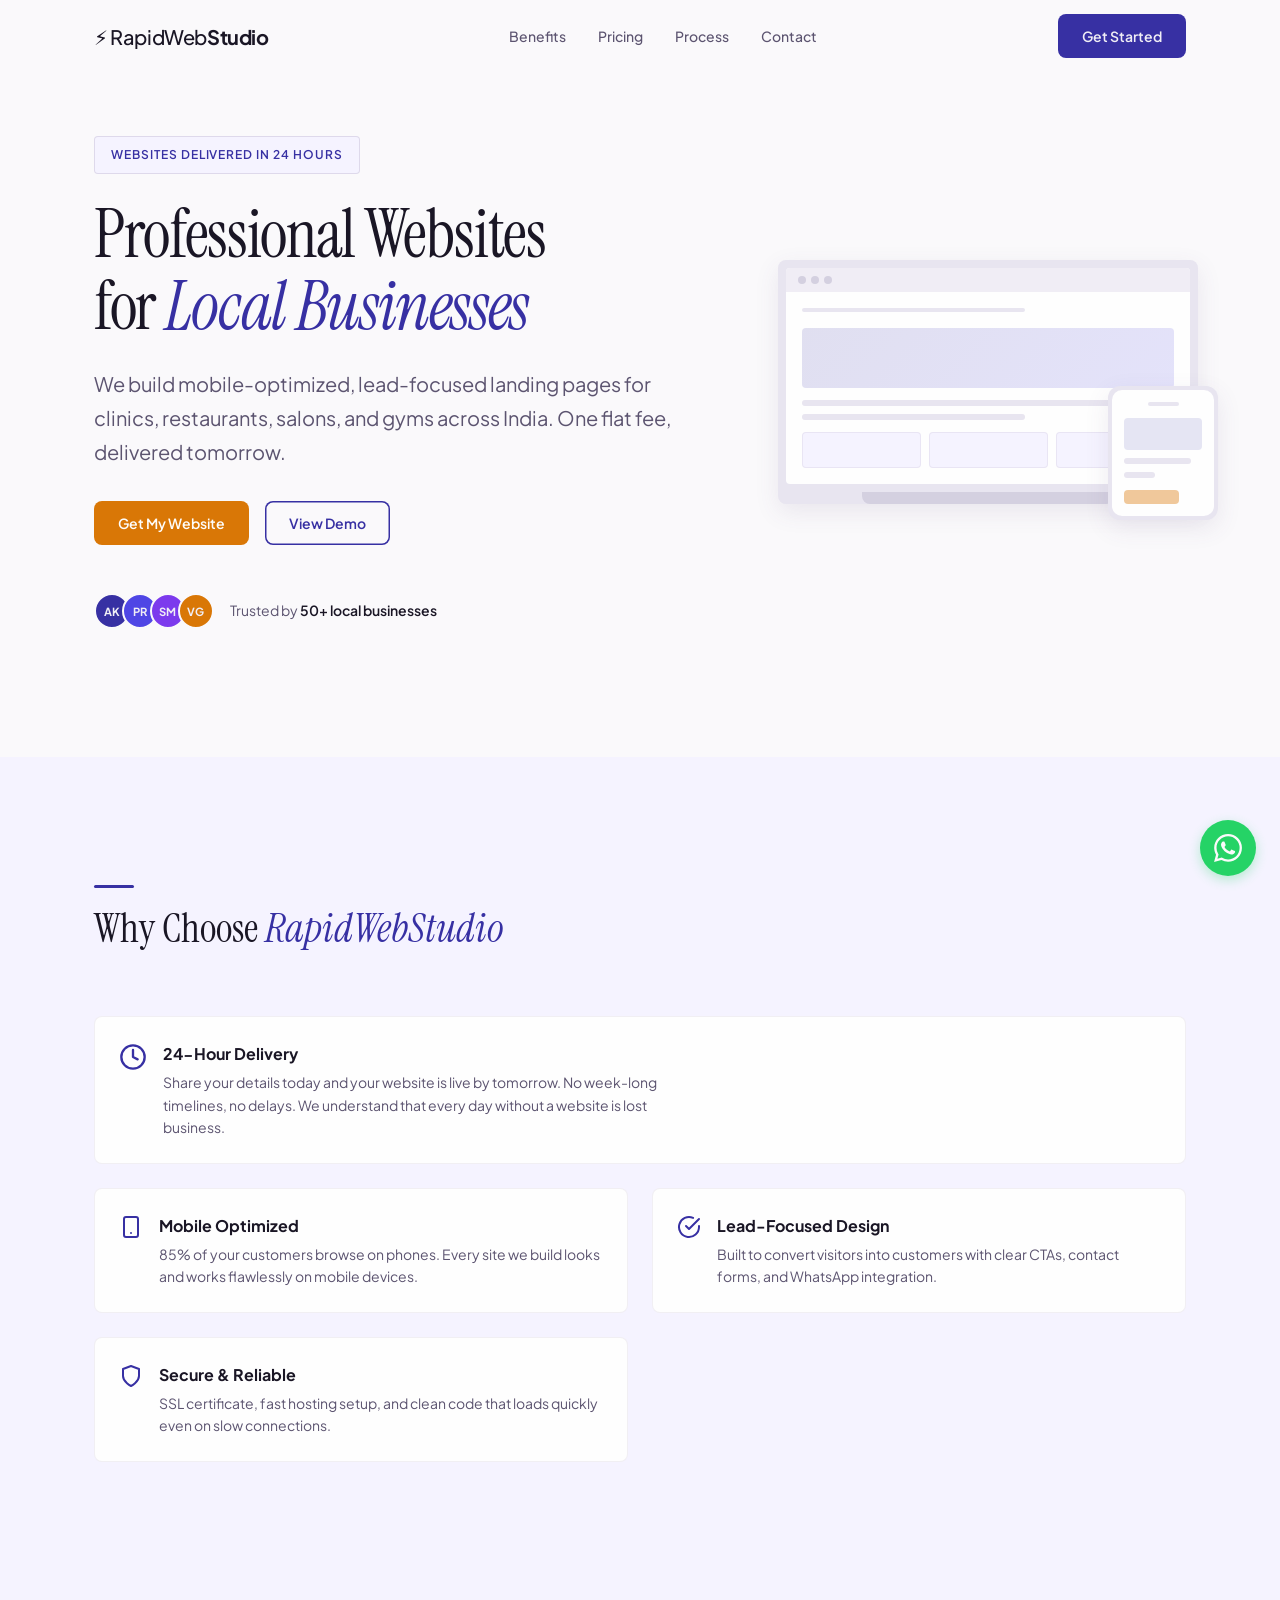
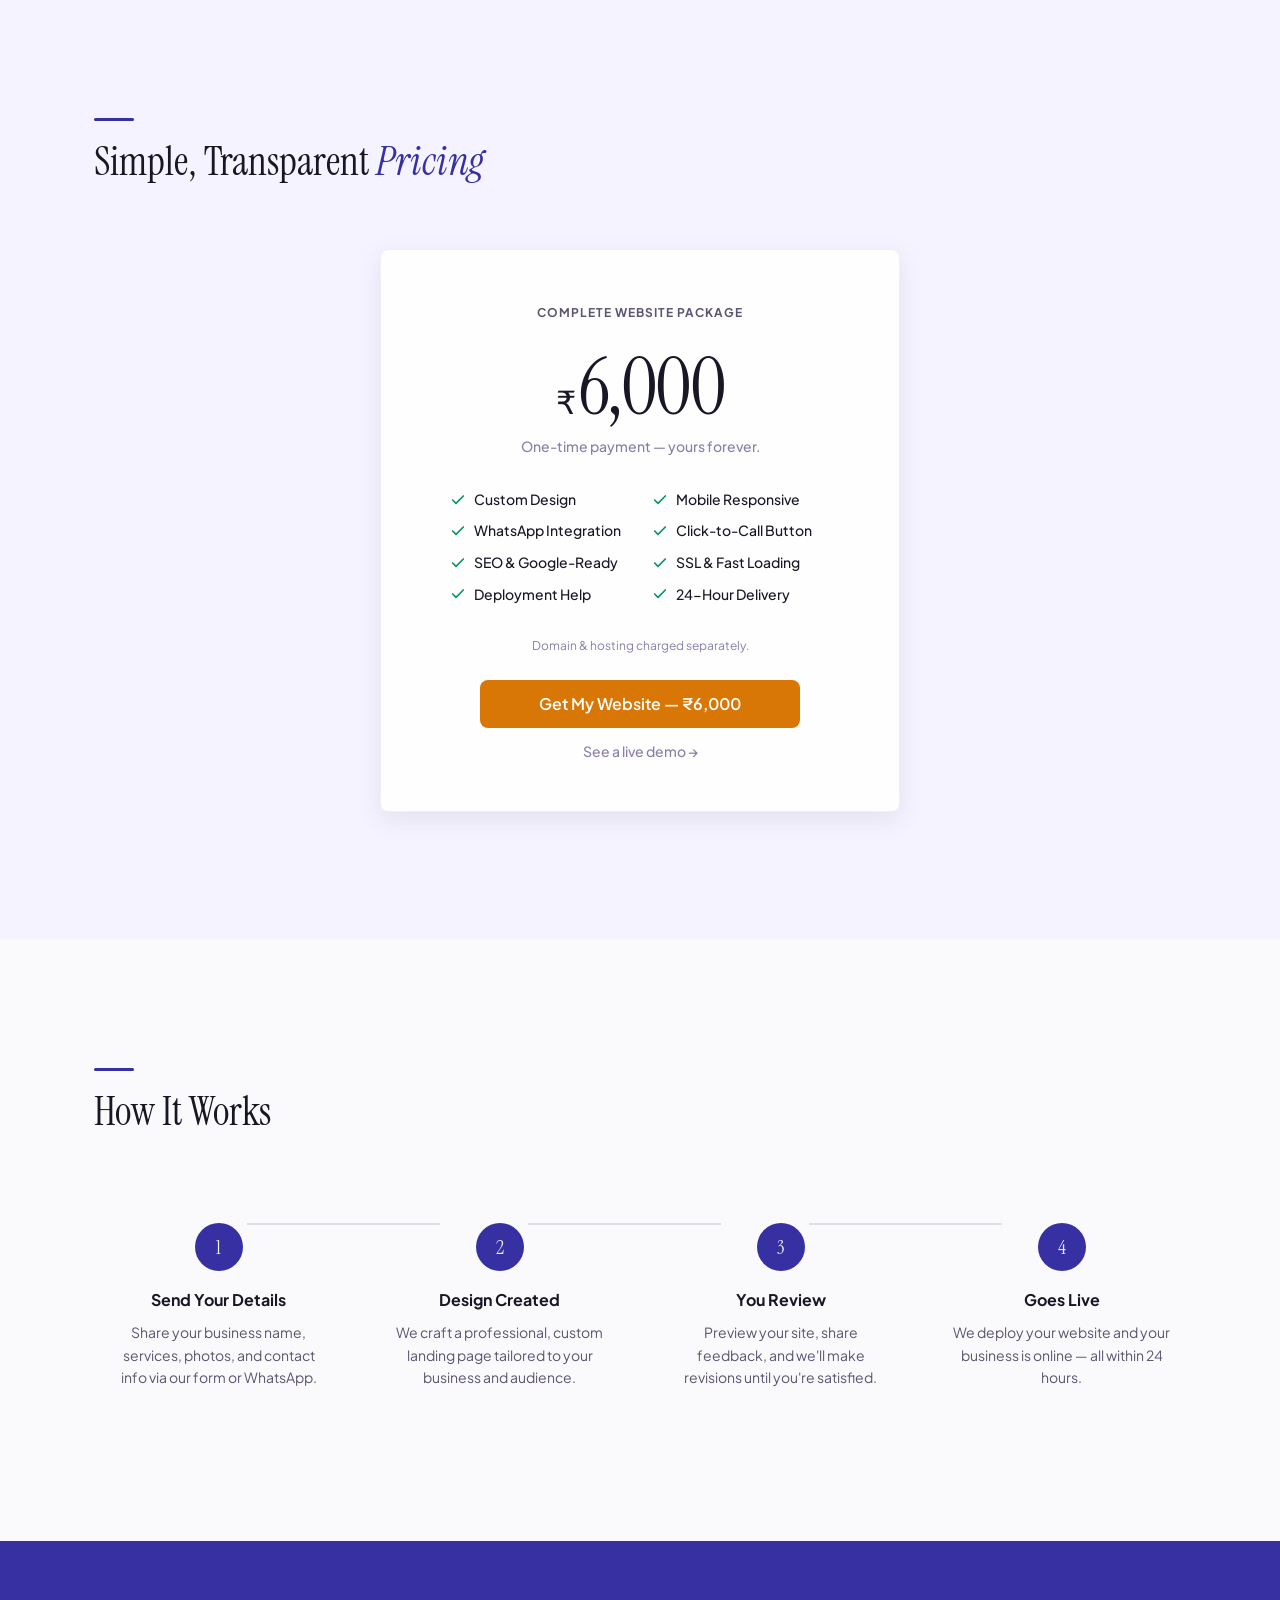
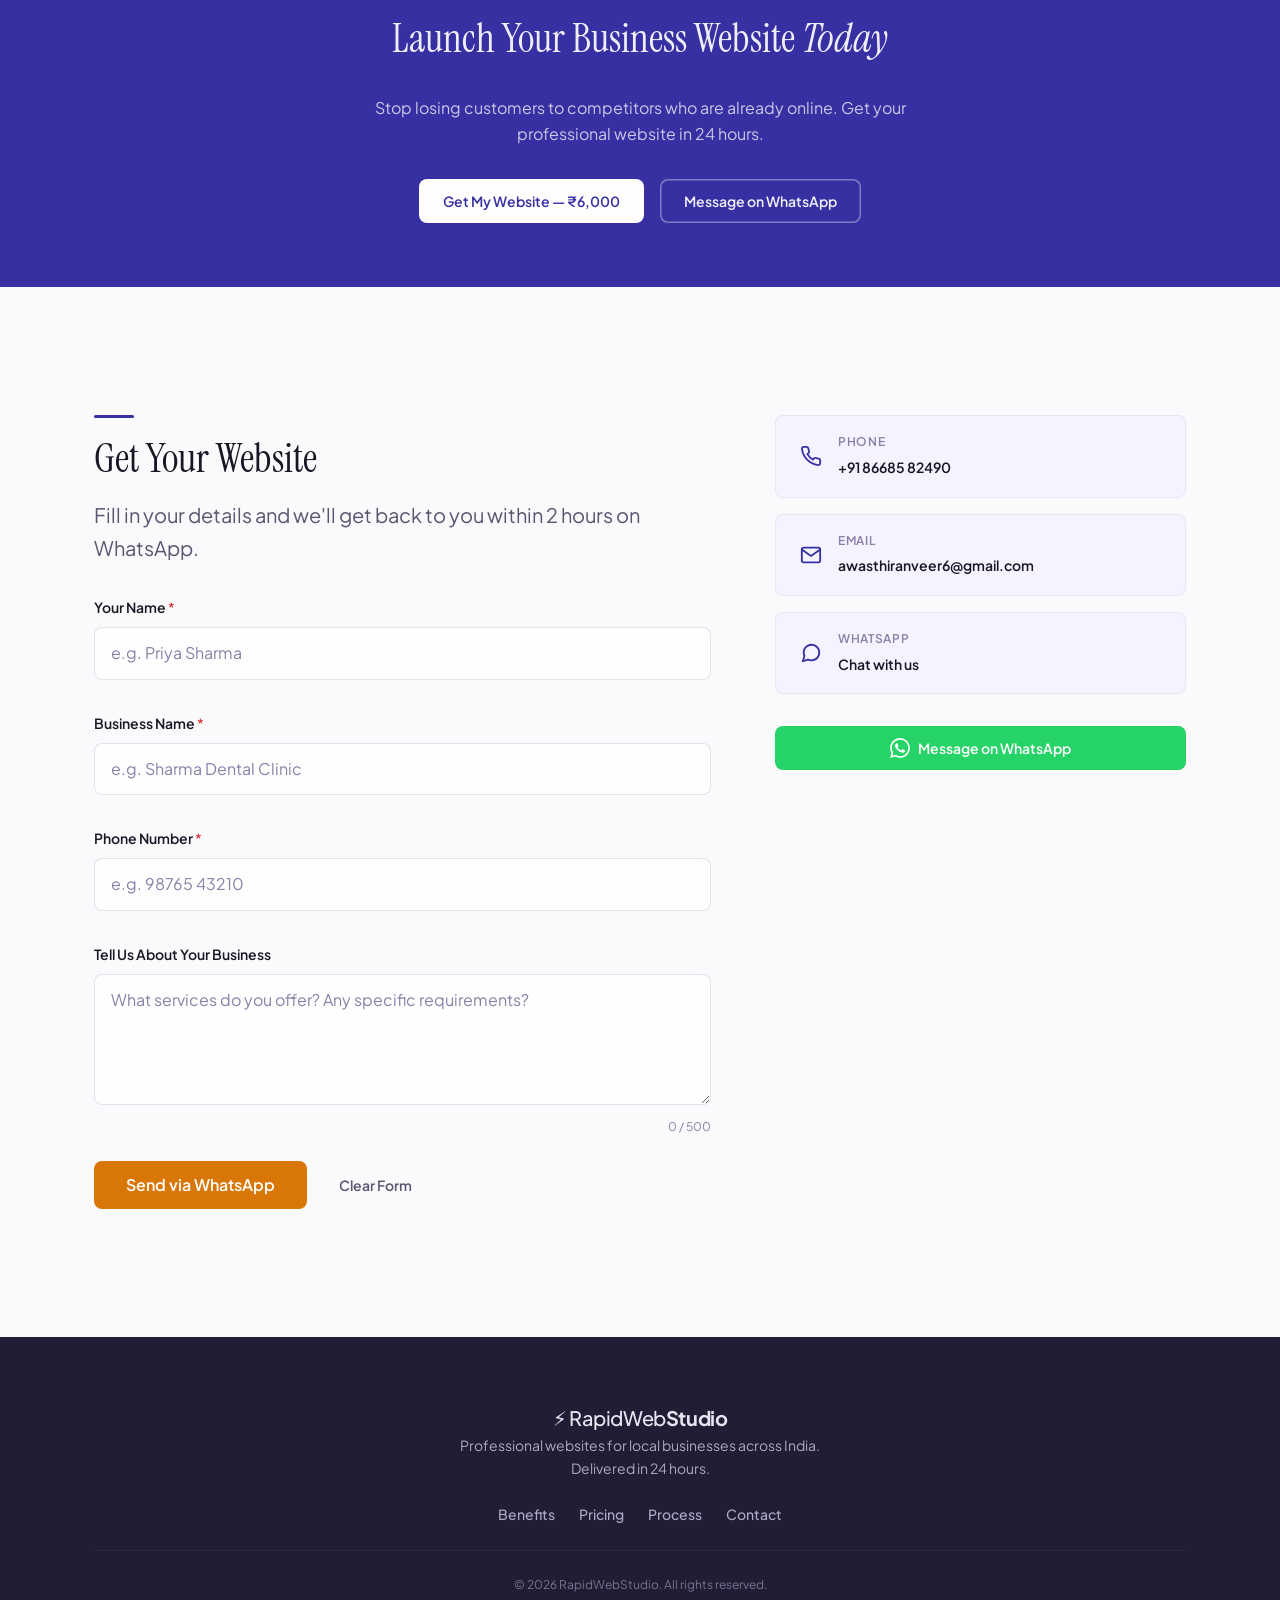
==== index.html @ 12da1e48 "fix: remove benefit card blocks on mobile, center pricing features" ====
﻿<!DOCTYPE html>
<html lang="en">
<head>
    <meta charset="UTF-8">
    <meta name="viewport" content="width=device-width, initial-scale=1.0">
    <title>RapidWebStudio — Professional Websites for Local Businesses</title>
    <meta name="description" content="Get a professional, mobile-optimized website for your local business in just 24 hours. One-time Rs.6,000 payment. No subscriptions, no hidden fees.">
    <link rel="canonical" href="https://rapidwebstudio.directdealkart.store">
    <link rel="preconnect" href="https://fonts.googleapis.com">
    <link rel="preconnect" href="https://fonts.gstatic.com" crossorigin>
    <link href="https://fonts.googleapis.com/css2?family=Instrument+Serif:ital@0;1&family=Plus+Jakarta+Sans:wght@400;500;600;700&display=swap" rel="stylesheet">
    <link rel="stylesheet" href="style.css?v=12">
    <meta property="og:title" content="RapidWebStudio — Professional Websites for Local Businesses">
    <meta property="og:description" content="Get a professional, mobile-optimized website for your local business in just 24 hours. One-time ₹6,000 payment.">
    <meta property="og:type" content="website">
</head>
<body>

    <!-- ========== NAVBAR ========== -->
    <header class="navbar" id="navbar">
        <div class="container navbar__inner">
            <a href="#" class="navbar__logo" aria-label="RapidWebStudio home">&#9889; RapidWeb<strong>Studio</strong></a>
            <nav class="navbar__nav" id="navMenu" aria-label="Main navigation">
                <ul class="navbar__list">
                    <li><a href="#benefits" class="navbar__link">Benefits</a></li>
                    <li><a href="#pricing" class="navbar__link">Pricing</a></li>
                    <li><a href="#process" class="navbar__link">Process</a></li>
                    <li><a href="#contact" class="navbar__link">Contact</a></li>
                </ul>
            </nav>
            <a href="#contact" class="btn btn--primary navbar__cta">Get Started</a>
            <button class="navbar__hamburger" id="hamburgerBtn" aria-label="Toggle menu" aria-expanded="false">
                <span></span>
                <span></span>
                <span></span>
            </button>
        </div>
    </header>

    <main>

        <!-- ========== HERO ========== -->
        <section class="hero" id="hero">
            <div class="container hero__inner">
                <div class="hero__content">
                    <span class="hero__badge">Websites Delivered in 24 Hours</span>
                    <h1 class="hero__title">Professional Websites<br class="desktop-br"> for <em>Local Businesses</em></h1>
                    <p class="hero__text">We build mobile-optimized, lead-focused landing pages for clinics, restaurants, salons, and gyms across India. One flat fee, delivered tomorrow.</p>
                    <div class="hero__actions">
                        <a href="#contact" class="btn btn--accent">Get My Website</a>
                        <a href="demos/premium/" class="btn btn--outline" target="_blank" rel="noopener">View Demo</a>
                    </div>
                    <div class="hero__trust">
                        <div class="hero__avatars">
                            <span class="hero__avatar">AK</span>
                            <span class="hero__avatar">PR</span>
                            <span class="hero__avatar">SM</span>
                            <span class="hero__avatar">VG</span>
                        </div>
                        <span class="hero__trust-text">Trusted by <strong>50+ local businesses</strong></span>
                    </div>
                </div>
                <div class="hero__visual" aria-hidden="true">
                    <div class="mockup">
                        <div class="mockup__laptop">
                            <div class="mockup__screen">
                                <div class="mockup__bar">
                                    <span></span><span></span><span></span>
                                </div>
                                <div class="mockup__content">
                                    <div class="mockup__nav-line"></div>
                                    <div class="mockup__hero-block"></div>
                                    <div class="mockup__text-line mockup__text-line--wide"></div>
                                    <div class="mockup__text-line mockup__text-line--medium"></div>
                                    <div class="mockup__cards">
                                        <div class="mockup__card"></div>
                                        <div class="mockup__card"></div>
                                        <div class="mockup__card"></div>
                                    </div>
                                </div>
                            </div>
                            <div class="mockup__base"></div>
                        </div>
                        <div class="mockup__phone">
                            <div class="mockup__phone-screen">
                                <div class="mockup__phone-header"></div>
                                <div class="mockup__phone-block"></div>
                                <div class="mockup__text-line mockup__text-line--wide"></div>
                                <div class="mockup__text-line mockup__text-line--short"></div>
                                <div class="mockup__phone-btn"></div>
                            </div>
                        </div>
                    </div>
                </div>
            </div>
        </section>

        <!-- ========== BENEFITS ========== -->
        <section class="benefits section section--alt" id="benefits">
            <div class="container">
                <div class="section__header">
                    <span class="section__accent-line"></span>
                    <h2 class="section__title">Why Choose <em>RapidWebStudio</em></h2>
                </div>
                <div class="benefits__grid">
                    <div class="benefits__item benefits__item--featured reveal" style="--i:0">
                        <div class="benefits__icon">
                            <svg width="28" height="28" viewBox="0 0 24 24" fill="none" stroke="currentColor" stroke-width="2" stroke-linecap="round" stroke-linejoin="round"><circle cx="12" cy="12" r="10"/><polyline points="12 6 12 12 16 14"/></svg>
                        </div>
                        <div>
                            <h3 class="benefits__heading">24-Hour Delivery</h3>
                            <p class="benefits__desc">Share your details today and your website is live by tomorrow. No week-long timelines, no delays. We understand that every day without a website is lost business.</p>
                        </div>
                    </div>
                    <div class="benefits__item reveal" style="--i:1">
                        <div class="benefits__icon">
                            <svg width="24" height="24" viewBox="0 0 24 24" fill="none" stroke="currentColor" stroke-width="2" stroke-linecap="round" stroke-linejoin="round"><rect x="5" y="2" width="14" height="20" rx="2" ry="2"/><line x1="12" y1="18" x2="12" y2="18"/></svg>
                        </div>
                        <div>
                            <h3 class="benefits__heading">Mobile Optimized</h3>
                            <p class="benefits__desc">85% of your customers browse on phones. Every site we build looks and works flawlessly on mobile devices.</p>
                        </div>
                    </div>
                    <div class="benefits__item reveal" style="--i:2">
                        <div class="benefits__icon">
                            <svg width="24" height="24" viewBox="0 0 24 24" fill="none" stroke="currentColor" stroke-width="2" stroke-linecap="round" stroke-linejoin="round"><path d="M22 11.08V12a10 10 0 1 1-5.93-9.14"/><polyline points="22 4 12 14.01 9 11.01"/></svg>
                        </div>
                        <div>
                            <h3 class="benefits__heading">Lead-Focused Design</h3>
                            <p class="benefits__desc">Built to convert visitors into customers with clear CTAs, contact forms, and WhatsApp integration.</p>
                        </div>
                    </div>
                    <div class="benefits__item reveal" style="--i:3">
                        <div class="benefits__icon">
                            <svg width="24" height="24" viewBox="0 0 24 24" fill="none" stroke="currentColor" stroke-width="2" stroke-linecap="round" stroke-linejoin="round"><path d="M12 22s8-4 8-10V5l-8-3-8 3v7c0 6 8 10 8 10z"/></svg>
                        </div>
                        <div>
                            <h3 class="benefits__heading">Secure &amp; Reliable</h3>
                            <p class="benefits__desc">SSL certificate, fast hosting setup, and clean code that loads quickly even on slow connections.</p>
                        </div>
                    </div>
                </div>
            </div>
        </section>

        <!-- ========== PRICING ========== -->
        <section class="pricing section section--alt" id="pricing">
            <div class="container">
                <div class="section__header">
                    <span class="section__accent-line"></span>
                    <h2 class="section__title">Simple, Transparent <em>Pricing</em></h2>
                </div>

                <div class="pricing__card reveal" style="--i:0">
                    <span class="pricing__badge">Complete Website Package</span>
                    <div class="pricing__price-row">
                        <span class="pricing__currency">&#8377;</span><span class="pricing__amount">6,000</span>
                    </div>
                    <p class="pricing__tag">One-time payment &mdash; yours forever.</p>

                    <ul class="pricing__features" role="list">
                        <li class="pricing__feature">
                            <svg width="16" height="16" viewBox="0 0 24 24" fill="none" stroke="var(--clr-success)" stroke-width="2.5" stroke-linecap="round" stroke-linejoin="round" aria-hidden="true"><polyline points="20 6 9 17 4 12"/></svg>
                            Custom Design
                        </li>
                        <li class="pricing__feature">
                            <svg width="16" height="16" viewBox="0 0 24 24" fill="none" stroke="var(--clr-success)" stroke-width="2.5" stroke-linecap="round" stroke-linejoin="round" aria-hidden="true"><polyline points="20 6 9 17 4 12"/></svg>
                            Mobile Responsive
                        </li>
                        <li class="pricing__feature">
                            <svg width="16" height="16" viewBox="0 0 24 24" fill="none" stroke="var(--clr-success)" stroke-width="2.5" stroke-linecap="round" stroke-linejoin="round" aria-hidden="true"><polyline points="20 6 9 17 4 12"/></svg>
                            WhatsApp Integration
                        </li>
                        <li class="pricing__feature">
                            <svg width="16" height="16" viewBox="0 0 24 24" fill="none" stroke="var(--clr-success)" stroke-width="2.5" stroke-linecap="round" stroke-linejoin="round" aria-hidden="true"><polyline points="20 6 9 17 4 12"/></svg>
                            Click-to-Call Button
                        </li>
                        <li class="pricing__feature">
                            <svg width="16" height="16" viewBox="0 0 24 24" fill="none" stroke="var(--clr-success)" stroke-width="2.5" stroke-linecap="round" stroke-linejoin="round" aria-hidden="true"><polyline points="20 6 9 17 4 12"/></svg>
                            SEO &amp; Google-Ready
                        </li>
                        <li class="pricing__feature">
                            <svg width="16" height="16" viewBox="0 0 24 24" fill="none" stroke="var(--clr-success)" stroke-width="2.5" stroke-linecap="round" stroke-linejoin="round" aria-hidden="true"><polyline points="20 6 9 17 4 12"/></svg>
                            SSL &amp; Fast Loading
                        </li>
                        <li class="pricing__feature">
                            <svg width="16" height="16" viewBox="0 0 24 24" fill="none" stroke="var(--clr-success)" stroke-width="2.5" stroke-linecap="round" stroke-linejoin="round" aria-hidden="true"><polyline points="20 6 9 17 4 12"/></svg>
                            Deployment Help
                        </li>
                        <li class="pricing__feature">
                            <svg width="16" height="16" viewBox="0 0 24 24" fill="none" stroke="var(--clr-success)" stroke-width="2.5" stroke-linecap="round" stroke-linejoin="round" aria-hidden="true"><polyline points="20 6 9 17 4 12"/></svg>
                            24-Hour Delivery
                        </li>
                    </ul>

                    <p class="pricing__note">Domain &amp; hosting charged separately.</p>

                    <div class="pricing__action">
                        <a href="#contact" class="btn btn--accent btn--lg pricing__cta">Get My Website &mdash; &#8377;6,000</a>
                        <a href="demos/premium/" class="pricing__demo" target="_blank" rel="noopener">See a live demo &rarr;</a>
                    </div>
                </div>
            </div>
        </section>

        <!-- ========== HOW IT WORKS ========== -->
        <section class="process section" id="process">
            <div class="container">
                <div class="section__header">
                    <span class="section__accent-line"></span>
                    <h2 class="section__title">How It Works</h2>
                </div>
                <div class="process__timeline">
                    <div class="process__step reveal" style="--i:0">
                        <div class="process__number">1</div>
                        <div class="process__connector" aria-hidden="true"></div>
                        <h3 class="process__label">Send Your Details</h3>
                        <p class="process__desc">Share your business name, services, photos, and contact info via our form or WhatsApp.</p>
                    </div>
                    <div class="process__step reveal" style="--i:1">
                        <div class="process__number">2</div>
                        <div class="process__connector" aria-hidden="true"></div>
                        <h3 class="process__label">Design Created</h3>
                        <p class="process__desc">We craft a professional, custom landing page tailored to your business and audience.</p>
                    </div>
                    <div class="process__step reveal" style="--i:2">
                        <div class="process__number">3</div>
                        <div class="process__connector" aria-hidden="true"></div>
                        <h3 class="process__label">You Review</h3>
                        <p class="process__desc">Preview your site, share feedback, and we'll make revisions until you're satisfied.</p>
                    </div>
                    <div class="process__step reveal" style="--i:3">
                        <div class="process__number">4</div>
                        <h3 class="process__label">Goes Live</h3>
                        <p class="process__desc">We deploy your website and your business is online — all within 24 hours.</p>
                    </div>
                </div>
            </div>
        </section>

        <!-- ========== CTA BANNER ========== -->
        <section class="cta-banner">
            <div class="container cta-banner__inner">
                <h2 class="cta-banner__title">Launch Your Business Website <em>Today</em></h2>
                <p class="cta-banner__text">Stop losing customers to competitors who are already online. Get your professional website in 24 hours.</p>
                <div class="cta-banner__actions">
                    <a href="#contact" class="btn btn--white">Get My Website &mdash; &#8377;6,000</a>
                    <a href="https://wa.me/918668582490?text=Hi%2C%20I%20want%20a%20website%20for%20my%20business" class="btn btn--white-outline" target="_blank" rel="noopener">Message on WhatsApp</a>
                </div>
            </div>
        </section>

        <!-- ========== CONTACT ========== -->
        <section class="contact section" id="contact">
            <div class="container contact__inner">
                <div class="contact__form-col">
                    <span class="section__accent-line"></span>
                    <h2 class="section__title">Get Your Website</h2>
                    <p class="contact__lead">Fill in your details and we'll get back to you within 2 hours on WhatsApp.</p>
                    <form class="contact__form" id="contactForm" novalidate aria-live="polite">
                        <div class="form-status" id="formStatus" role="status" aria-live="polite"></div>
                        <div class="form-group">
                            <label for="contactName" class="form-label">Your Name <span class="form-required" aria-hidden="true">*</span></label>
                            <input type="text" id="contactName" name="name" class="form-input" placeholder="e.g. Priya Sharma" required autocomplete="name" minlength="2" maxlength="80" aria-describedby="contactNameError">
                            <span class="form-error" id="contactNameError" role="alert"></span>
                        </div>
                        <div class="form-group">
                            <label for="contactBusiness" class="form-label">Business Name <span class="form-required" aria-hidden="true">*</span></label>
                            <input type="text" id="contactBusiness" name="business" class="form-input" placeholder="e.g. Sharma Dental Clinic" required minlength="2" maxlength="120" aria-describedby="contactBusinessError">
                            <span class="form-error" id="contactBusinessError" role="alert"></span>
                        </div>
                        <div class="form-group">
                            <label for="contactPhone" class="form-label">Phone Number <span class="form-required" aria-hidden="true">*</span></label>
                            <input type="tel" id="contactPhone" name="phone" class="form-input" placeholder="e.g. 98765 43210" required autocomplete="tel" inputmode="numeric" pattern="[0-9\s]{10,}" minlength="10" maxlength="15" aria-describedby="contactPhoneError">
                            <span class="form-error" id="contactPhoneError" role="alert"></span>
                        </div>
                        <div class="form-group">
                            <label for="contactMessage" class="form-label">Tell Us About Your Business</label>
                            <textarea id="contactMessage" name="message" class="form-input form-textarea" rows="4" placeholder="What services do you offer? Any specific requirements?" maxlength="500"></textarea>
                            <span class="form-char-count" id="messageCharCount" aria-live="off">0 / 500</span>
                        </div>
                        <div class="form-actions">
                            <button type="submit" class="btn btn--accent btn--lg contact__submit">Send via WhatsApp</button>
                            <button type="button" class="btn btn--ghost form-clear" id="formClearBtn" aria-label="Clear all form fields">Clear Form</button>
                        </div>
                    </form>
                </div>
                <aside class="contact__sidebar">
                    <div class="contact__info-card reveal" style="--i:0">
                        <svg width="22" height="22" viewBox="0 0 24 24" fill="none" stroke="currentColor" stroke-width="2" stroke-linecap="round" stroke-linejoin="round"><path d="M22 16.92v3a2 2 0 0 1-2.18 2 19.79 19.79 0 0 1-8.63-3.07 19.5 19.5 0 0 1-6-6 19.79 19.79 0 0 1-3.07-8.67A2 2 0 0 1 4.11 2h3a2 2 0 0 1 2 1.72 12.84 12.84 0 0 0 .7 2.81 2 2 0 0 1-.45 2.11L8.09 9.91a16 16 0 0 0 6 6l1.27-1.27a2 2 0 0 1 2.11-.45 12.84 12.84 0 0 0 2.81.7A2 2 0 0 1 22 16.92z"/></svg>
                        <div>
                            <p class="contact__info-label">Phone</p>
                            <a href="tel:+918668582490" class="contact__info-value">+91 86685 82490</a>
                        </div>
                    </div>
                    <div class="contact__info-card reveal" style="--i:1">
                        <svg width="22" height="22" viewBox="0 0 24 24" fill="none" stroke="currentColor" stroke-width="2" stroke-linecap="round" stroke-linejoin="round"><path d="M4 4h16c1.1 0 2 .9 2 2v12c0 1.1-.9 2-2 2H4c-1.1 0-2-.9-2-2V6c0-1.1.9-2 2-2z"/><polyline points="22,6 12,13 2,6"/></svg>
                        <div>
                            <p class="contact__info-label">Email</p>
                            <a href="mailto:awasthiranveer6@gmail.com" class="contact__info-value">awasthiranveer6@gmail.com</a>
                        </div>
                    </div>
                    <div class="contact__info-card reveal" style="--i:2">
                        <svg width="22" height="22" viewBox="0 0 24 24" fill="none" stroke="currentColor" stroke-width="2" stroke-linecap="round" stroke-linejoin="round"><path d="M21 11.5a8.38 8.38 0 0 1-.9 3.8 8.5 8.5 0 0 1-7.6 4.7 8.38 8.38 0 0 1-3.8-.9L3 21l1.9-5.7a8.38 8.38 0 0 1-.9-3.8 8.5 8.5 0 0 1 4.7-7.6 8.38 8.38 0 0 1 3.8-.9h.5a8.48 8.48 0 0 1 8 8v.5z"/></svg>
                        <div>
                            <p class="contact__info-label">WhatsApp</p>
                            <a href="https://wa.me/918668582490" class="contact__info-value" target="_blank" rel="noopener">Chat with us</a>
                        </div>
                    </div>
                    <a href="https://wa.me/918668582490?text=Hi%2C%20I%20want%20a%20website%20for%20my%20business" class="btn btn--whatsapp contact__wa-btn" target="_blank" rel="noopener">
                        <svg width="20" height="20" viewBox="0 0 24 24" fill="currentColor"><path d="M17.472 14.382c-.297-.149-1.758-.867-2.03-.967-.273-.099-.471-.148-.67.15-.197.297-.767.966-.94 1.164-.173.199-.347.223-.644.075-.297-.15-1.255-.463-2.39-1.475-.883-.788-1.48-1.761-1.653-2.059-.173-.297-.018-.458.13-.606.134-.133.298-.347.446-.52.149-.174.198-.298.298-.497.099-.198.05-.371-.025-.52-.075-.149-.669-1.612-.916-2.207-.242-.579-.487-.5-.669-.51-.173-.008-.371-.01-.57-.01-.198 0-.52.074-.792.372-.272.297-1.04 1.016-1.04 2.479 0 1.462 1.065 2.875 1.213 3.074.149.198 2.096 3.2 5.077 4.487.709.306 1.262.489 1.694.625.712.227 1.36.195 1.871.118.571-.085 1.758-.719 2.006-1.413.248-.694.248-1.289.173-1.413-.074-.124-.272-.198-.57-.347m-5.421 7.403h-.004a9.87 9.87 0 0 1-5.031-1.378l-.361-.214-3.741.982.998-3.648-.235-.374a9.86 9.86 0 0 1-1.51-5.26c.001-5.45 4.436-9.884 9.888-9.884 2.64 0 5.122 1.03 6.988 2.898a9.825 9.825 0 0 1 2.893 6.994c-.003 5.45-4.437 9.884-9.885 9.884m8.413-18.297A11.815 11.815 0 0 0 12.05 0C5.495 0 .16 5.335.157 11.892c0 2.096.547 4.142 1.588 5.945L.057 24l6.305-1.654a11.882 11.882 0 0 0 5.683 1.448h.005c6.554 0 11.89-5.335 11.893-11.893a11.821 11.821 0 0 0-3.48-8.413z"/></svg>
                        Message on WhatsApp
                    </a>
                </aside>
            </div>
        </section>

    </main>

    <!-- ========== FOOTER ========== -->
    <footer class="footer">
        <div class="container footer__inner">
            <div class="footer__brand">
                <a href="#" class="footer__logo">&#9889; RapidWeb<strong>Studio</strong></a>
                <p class="footer__tagline">Professional websites for local businesses across India. Delivered in 24 hours.</p>
            </div>
            <nav class="footer__nav" aria-label="Footer navigation">
                <a href="#benefits">Benefits</a>
                <a href="#pricing">Pricing</a>
                <a href="#process">Process</a>
                <a href="#contact">Contact</a>
            </nav>
            <p class="footer__copy">&#169; 2026 RapidWebStudio. All rights reserved.</p>
        </div>
    </footer>

    <!-- ========== WHATSAPP FLOATING BUTTON ========== -->
    <a href="https://wa.me/918668582490?text=Hi%2C%20I%20want%20a%20website%20for%20my%20business" class="whatsapp-float" target="_blank" rel="noopener" aria-label="Chat on WhatsApp">
        <svg width="28" height="28" viewBox="0 0 24 24" fill="#fafafa"><path d="M17.472 14.382c-.297-.149-1.758-.867-2.03-.967-.273-.099-.471-.148-.67.15-.197.297-.767.966-.94 1.164-.173.199-.347.223-.644.075-.297-.15-1.255-.463-2.39-1.475-.883-.788-1.48-1.761-1.653-2.059-.173-.297-.018-.458.13-.606.134-.133.298-.347.446-.52.149-.174.198-.298.298-.497.099-.198.05-.371-.025-.52-.075-.149-.669-1.612-.916-2.207-.242-.579-.487-.5-.669-.51-.173-.008-.371-.01-.57-.01-.198 0-.52.074-.792.372-.272.297-1.04 1.016-1.04 2.479 0 1.462 1.065 2.875 1.213 3.074.149.198 2.096 3.2 5.077 4.487.709.306 1.262.489 1.694.625.712.227 1.36.195 1.871.118.571-.085 1.758-.719 2.006-1.413.248-.694.248-1.289.173-1.413-.074-.124-.272-.198-.57-.347m-5.421 7.403h-.004a9.87 9.87 0 0 1-5.031-1.378l-.361-.214-3.741.982.998-3.648-.235-.374a9.86 9.86 0 0 1-1.51-5.26c.001-5.45 4.436-9.884 9.888-9.884 2.64 0 5.122 1.03 6.988 2.898a9.825 9.825 0 0 1 2.893 6.994c-.003 5.45-4.437 9.884-9.885 9.884m8.413-18.297A11.815 11.815 0 0 0 12.05 0C5.495 0 .16 5.335.157 11.892c0 2.096.547 4.142 1.588 5.945L.057 24l6.305-1.654a11.882 11.882 0 0 0 5.683 1.448h.005c6.554 0 11.89-5.335 11.893-11.893a11.821 11.821 0 0 0-3.48-8.413z"/></svg>
    </a>

    <script src="script.js"></script>
</body>
</html>
---- style.css ----
﻿/* ============================================================
   RAPIDWEBSTUDIO — Editorial Studio Aesthetic
   Instrument Serif + Plus Jakarta Sans | Indigo + Amber
   ============================================================ */

/* ======================== CUSTOM PROPERTIES ======================== */
:root {
    /* --- Typography --- */
    --font-display: 'Instrument Serif', Georgia, serif;
    --font-body: 'Plus Jakarta Sans', system-ui, sans-serif;

    --text-xs: 0.75rem;
    --text-sm: 0.875rem;
    --text-base: 1rem;
    --text-lg: clamp(1.125rem, 1vw + 0.875rem, 1.25rem);
    --text-xl: clamp(1.8rem, 2.5vw + 0.5rem, 2.5rem);
    --text-hero: clamp(2.8rem, 4vw + 1rem, 5rem);

    /* --- Colors --- */
    --clr-primary: #3730a3;
    --clr-primary-dark: #2e2990;
    --clr-primary-light: #4f46e5;
    --clr-accent: #d97706;
    --clr-accent-hover: #b45309;

    --clr-bg: #faf9fb;
    --clr-bg-alt: #f5f3ff;
    --clr-surface: #fefefe;

    --clr-text: #1a1625;
    --clr-text-secondary: #5c5470;
    --clr-text-muted: #8b7fa8;

    --clr-border: rgba(90, 70, 120, 0.08);
    --clr-border-strong: rgba(90, 70, 120, 0.15);

    --clr-success: #059669;
    --clr-whatsapp: #25d366;

    /* --- Spacing (4pt base) --- */
    --sp-1: 4px;
    --sp-2: 8px;
    --sp-3: 12px;
    --sp-4: 16px;
    --sp-6: 24px;
    --sp-8: 32px;
    --sp-12: 48px;
    --sp-16: 64px;
    --sp-24: 96px;
    --sp-32: 128px;

    /* --- Section vertical padding --- */
    --section-py: clamp(80px, 10vw, 140px);

    /* --- Layout --- */
    --container-max: 1140px;
    --navbar-h: 72px;

    /* --- Shadows --- */
    --shadow-sm: 0 1px 3px rgba(90, 70, 120, 0.06);
    --shadow-md: 0 4px 12px rgba(90, 70, 120, 0.08);
    --shadow-lg: 0 8px 24px rgba(90, 70, 120, 0.1);

    /* --- Radius --- */
    --radius-sm: 4px;
    --radius-md: 8px;

    /* --- Motion --- */
    --ease-out-quart: cubic-bezier(0.25, 1, 0.5, 1);
    --duration-enter: 600ms;
}

/* ======================== RESET ======================== */
*, *::before, *::after {
    margin: 0;
    padding: 0;
    box-sizing: border-box;
}

html {
    scroll-behavior: smooth;
    scroll-padding-top: var(--navbar-h);
    -webkit-text-size-adjust: 100%;
}

body {
    font-family: var(--font-body);
    font-size: var(--text-base);
    font-weight: 400;
    line-height: 1.65;
    color: var(--clr-text);
    background: var(--clr-bg);
    -webkit-font-smoothing: antialiased;
    -moz-osx-font-smoothing: grayscale;
    overflow-x: hidden;
}

body.menu-open {
    overflow: hidden;
}

img, svg {
    display: block;
    max-width: 100%;
}

a {
    color: inherit;
    text-decoration: none;
}

ul, ol {
    list-style: none;
}

button {
    font: inherit;
    cursor: pointer;
    border: none;
    background: none;
}

input, textarea {
    font: inherit;
    border: none;
    outline: none;
}

/* ======================== UTILITY ======================== */
.container {
    width: 100%;
    max-width: var(--container-max);
    margin-inline: auto;
    padding-inline: var(--sp-6);
}

.section {
    padding-block: var(--section-py);
}

.section--alt {
    background: var(--clr-bg-alt);
}

.section__header {
    margin-bottom: var(--sp-16);
}

.section__accent-line {
    display: block;
    width: 40px;
    height: 3px;
    background: var(--clr-primary);
    margin-bottom: var(--sp-4);
    border-radius: 2px;
}

.section__title {
    font-family: var(--font-display);
    font-size: var(--text-xl);
    font-weight: 400;
    line-height: 1.2;
    color: var(--clr-text);
}

.section__title em {
    font-style: italic;
    color: var(--clr-primary);
}

/* ======================== BUTTONS ======================== */
.btn {
    display: inline-flex;
    align-items: center;
    justify-content: center;
    gap: var(--sp-2);
    font-family: var(--font-body);
    font-weight: 600;
    font-size: var(--text-sm);
    line-height: 1;
    padding: var(--sp-3) var(--sp-6);
    border-radius: var(--radius-md);
    transition: background 300ms var(--ease-out-quart),
                color 300ms var(--ease-out-quart),
                transform 300ms var(--ease-out-quart),
                box-shadow 300ms var(--ease-out-quart);
    white-space: nowrap;
    min-height: 44px;
}

.btn:hover {
    transform: translateY(-2px);
}

.btn:active {
    transform: translateY(0);
}

.btn:focus-visible {
    outline: 2px solid var(--clr-primary);
    outline-offset: 2px;
}

.btn:disabled,
.btn[aria-disabled="true"] {
    opacity: 0.55;
    cursor: not-allowed;
    pointer-events: none;
}

.btn--ghost {
    background: transparent;
    color: var(--clr-text-secondary);
    padding: var(--sp-3) var(--sp-4);
    font-size: var(--text-sm);
}

.btn--ghost:hover {
    color: var(--clr-text);
    background: var(--clr-bg-alt);
}

.btn--primary {
    background: var(--clr-primary);
    color: #f0eef5;
}

.btn--primary:hover {
    background: var(--clr-primary-dark);
    box-shadow: var(--shadow-md);
}

.btn--accent {
    background: var(--clr-accent);
    color: #fefdfb;
}

.btn--accent:hover {
    background: var(--clr-accent-hover);
    box-shadow: var(--shadow-md);
}

.btn--outline {
    background: transparent;
    color: var(--clr-primary);
    box-shadow: inset 0 0 0 1.5px var(--clr-primary);
}

.btn--outline:hover {
    background: var(--clr-primary);
    color: #f0eef5;
}

.btn--lg {
    padding: var(--sp-4) var(--sp-8);
    font-size: var(--text-base);
}

.btn--white {
    background: #fefefe;
    color: var(--clr-primary);
}

.btn--white:hover {
    background: #f0eef5;
    box-shadow: var(--shadow-md);
}

.btn--white-outline {
    background: transparent;
    color: #f0eef5;
    box-shadow: inset 0 0 0 1.5px rgba(240, 238, 245, 0.4);
}

.btn--white-outline:hover {
    background: rgba(240, 238, 245, 0.12);
    box-shadow: inset 0 0 0 1.5px rgba(240, 238, 245, 0.7);
}

.btn--whatsapp {
    background: var(--clr-whatsapp);
    color: #fefefe;
}

.btn--whatsapp:hover {
    background: #1eba59;
    box-shadow: var(--shadow-md);
}

a:focus-visible,
.navbar__link:focus-visible,
.footer__nav a:focus-visible,
.whatsapp-float:focus-visible,
.contact__info-value:focus-visible {
    outline: 2px solid var(--clr-primary);
    outline-offset: 2px;
    border-radius: var(--radius-sm);
}

/* ======================== SCROLL REVEAL ======================== */
.reveal {
    opacity: 0;
    transform: translateY(24px);
}

.reveal.is-visible {
    opacity: 1;
    transform: translateY(0);
    transition: opacity var(--duration-enter) var(--ease-out-quart),
                transform var(--duration-enter) var(--ease-out-quart);
    transition-delay: calc(var(--i, 0) * 80ms);
}

@media (prefers-reduced-motion: reduce) {
    .reveal {
        opacity: 1;
        transform: none;
    }
    .reveal.is-visible {
        transition: none;
    }
    *, *::before, *::after {
        animation-duration: 0.01ms !important;
        transition-duration: 0.01ms !important;
    }
}

/* ======================== NAVBAR ======================== */
.navbar {
    position: fixed;
    top: 0;
    left: 0;
    right: 0;
    z-index: 100;
    height: var(--navbar-h);
    transition: background 300ms var(--ease-out-quart),
                box-shadow 300ms var(--ease-out-quart);
}

.navbar.is-scrolled {
    background: var(--clr-bg);
    box-shadow: 0 1px 0 var(--clr-border);
}

.navbar__inner {
    display: flex;
    align-items: center;
    height: 100%;
    gap: var(--sp-8);
}

.navbar__logo {
    font-family: var(--font-body);
    font-size: var(--text-lg);
    font-weight: 500;
    color: var(--clr-text);
    letter-spacing: -0.02em;
    flex-shrink: 0;
}

.navbar__logo strong {
    font-weight: 700;
}

.navbar__nav {
    flex: 1;
    display: flex;
    justify-content: center;
}

.navbar__list {
    display: flex;
    align-items: center;
    gap: var(--sp-8);
}

.navbar__link {
    font-size: var(--text-sm);
    font-weight: 500;
    color: var(--clr-text-secondary);
    padding: var(--sp-2) 0;
    position: relative;
    transition: color 200ms var(--ease-out-quart);
}

.navbar__link::after {
    content: '';
    position: absolute;
    bottom: -2px;
    left: 0;
    width: 0;
    height: 2px;
    background: var(--clr-primary);
    transition: width 300ms var(--ease-out-quart);
}

.navbar__link:hover,
.navbar__link.is-active {
    color: var(--clr-primary);
}

.navbar__link.is-active::after {
    width: 100%;
}

.navbar__cta {
    flex-shrink: 0;
}

.navbar__hamburger {
    display: none;
    flex-direction: column;
    justify-content: center;
    gap: 5px;
    width: 44px;
    height: 44px;
    padding: var(--sp-2);
}

.navbar__hamburger span {
    display: block;
    width: 22px;
    height: 2px;
    background: var(--clr-text);
    border-radius: 1px;
    transition: transform 300ms var(--ease-out-quart),
                opacity 200ms var(--ease-out-quart);
}

.navbar__hamburger.is-active span:nth-child(1) {
    transform: translateY(7px) rotate(45deg);
}

.navbar__hamburger.is-active span:nth-child(2) {
    opacity: 0;
}

.navbar__hamburger.is-active span:nth-child(3) {
    transform: translateY(-7px) rotate(-45deg);
}

/* ======================== HERO ======================== */
.hero {
    padding-top: calc(var(--navbar-h) + var(--sp-16));
    padding-bottom: var(--section-py);
    background: var(--clr-bg);
}

.hero__inner {
    display: grid;
    grid-template-columns: 55% 45%;
    gap: var(--sp-12);
    align-items: center;
}

.hero__badge {
    display: inline-block;
    font-size: var(--text-xs);
    font-weight: 600;
    text-transform: uppercase;
    letter-spacing: 0.08em;
    color: var(--clr-primary);
    background: var(--clr-bg-alt);
    border: 1px solid var(--clr-border-strong);
    padding: var(--sp-2) var(--sp-4);
    border-radius: var(--radius-sm);
    margin-bottom: var(--sp-6);
}

.hero__title {
    font-family: var(--font-display);
    font-size: var(--text-hero);
    font-weight: 400;
    line-height: 1.08;
    color: var(--clr-text);
    margin-bottom: var(--sp-6);
    letter-spacing: -0.02em;
}

.hero__title em {
    font-style: italic;
    color: var(--clr-primary);
}

.hero__text {
    font-size: var(--text-lg);
    color: var(--clr-text-secondary);
    max-width: 52ch;
    margin-bottom: var(--sp-8);
    line-height: 1.7;
}

.hero__actions {
    display: flex;
    gap: var(--sp-4);
    flex-wrap: wrap;
    margin-bottom: var(--sp-12);
}

.hero__trust {
    display: flex;
    align-items: center;
    gap: var(--sp-4);
}

.hero__avatars {
    display: flex;
}

.hero__avatar {
    display: flex;
    align-items: center;
    justify-content: center;
    width: 36px;
    height: 36px;
    border-radius: 50%;
    background: var(--clr-primary);
    color: #f0eef5;
    font-size: 0.7rem;
    font-weight: 700;
    letter-spacing: 0.02em;
    border: 2px solid var(--clr-bg);
    margin-left: -8px;
}

.hero__avatar:first-child {
    margin-left: 0;
}

.hero__avatar:nth-child(2) { background: var(--clr-primary-light); }
.hero__avatar:nth-child(3) { background: #7c3aed; }
.hero__avatar:nth-child(4) { background: var(--clr-accent); }

.hero__trust-text {
    font-size: var(--text-sm);
    color: var(--clr-text-secondary);
}

.hero__trust-text strong {
    color: var(--clr-text);
    font-weight: 600;
}

/* ---- CSS Mockup Illustration ---- */
.hero__visual {
    display: flex;
    justify-content: center;
    align-items: center;
}

.mockup {
    position: relative;
    width: 100%;
    max-width: 420px;
}

.mockup__laptop {
    background: #e8e5f0;
    border-radius: var(--radius-md);
    overflow: hidden;
    box-shadow: var(--shadow-lg);
}

.mockup__screen {
    background: var(--clr-surface);
    margin: var(--sp-2);
    border-radius: var(--radius-sm);
    overflow: hidden;
}

.mockup__bar {
    display: flex;
    gap: 5px;
    padding: var(--sp-2) var(--sp-3);
    background: #f0edf5;
}

.mockup__bar span {
    width: 8px;
    height: 8px;
    border-radius: 50%;
    background: #d4d0e0;
}

.mockup__content {
    padding: var(--sp-4);
}

.mockup__nav-line {
    width: 60%;
    height: 4px;
    background: #e8e5f0;
    border-radius: 2px;
    margin-bottom: var(--sp-4);
}

.mockup__hero-block {
    width: 100%;
    height: 60px;
    background: linear-gradient(135deg, var(--clr-primary), var(--clr-primary-light));
    border-radius: var(--radius-sm);
    margin-bottom: var(--sp-3);
    opacity: 0.15;
}

.mockup__text-line {
    height: 6px;
    background: #e8e5f0;
    border-radius: 3px;
    margin-bottom: var(--sp-2);
}

.mockup__text-line--wide { width: 85%; }
.mockup__text-line--medium { width: 60%; }
.mockup__text-line--short { width: 40%; }

.mockup__cards {
    display: grid;
    grid-template-columns: repeat(3, 1fr);
    gap: var(--sp-2);
    margin-top: var(--sp-3);
}

.mockup__card {
    height: 36px;
    background: var(--clr-bg-alt);
    border-radius: var(--radius-sm);
    border: 1px solid var(--clr-border);
}

.mockup__base {
    height: 12px;
    background: #d4d0e0;
    border-radius: 0 0 var(--radius-md) var(--radius-md);
    margin: 0 20%;
}

.mockup__phone {
    position: absolute;
    bottom: -16px;
    right: -20px;
    width: 110px;
    background: #e8e5f0;
    border-radius: 12px;
    padding: var(--sp-1);
    box-shadow: var(--shadow-lg);
}

.mockup__phone-screen {
    background: var(--clr-surface);
    border-radius: 10px;
    padding: var(--sp-3);
}

.mockup__phone-header {
    width: 40%;
    height: 4px;
    background: #e8e5f0;
    border-radius: 2px;
    margin: 0 auto var(--sp-3);
}

.mockup__phone-block {
    width: 100%;
    height: 32px;
    background: var(--clr-primary);
    border-radius: var(--radius-sm);
    opacity: 0.12;
    margin-bottom: var(--sp-2);
}

.mockup__phone-btn {
    width: 70%;
    height: 14px;
    background: var(--clr-accent);
    border-radius: var(--radius-sm);
    margin-top: var(--sp-3);
    opacity: 0.4;
}

/* ======================== BENEFITS ======================== */
.benefits__grid {
    display: grid;
    grid-template-columns: 1fr;
    gap: var(--sp-6);
}

.benefits__item {
    display: flex;
    align-items: flex-start;
    gap: var(--sp-4);
    padding: var(--sp-6);
    background: var(--clr-surface);
    border: 1px solid var(--clr-border);
    border-radius: var(--radius-md);
    transition: box-shadow 300ms var(--ease-out-quart),
                transform 300ms var(--ease-out-quart);
}

.benefits__item:hover {
    box-shadow: var(--shadow-md);
    transform: translateY(-2px);
}

.benefits__icon {
    flex-shrink: 0;
    color: var(--clr-primary);
    margin-top: 2px;
}

.benefits__heading {
    font-family: var(--font-body);
    font-size: var(--text-base);
    font-weight: 700;
    margin-bottom: var(--sp-1);
    color: var(--clr-text);
}

.benefits__desc {
    font-size: var(--text-sm);
    color: var(--clr-text-secondary);
    line-height: 1.6;
    max-width: 50ch;
}

/* ======================== PRICING ======================== */
.pricing__card {
    max-width: 520px;
    margin-inline: auto;
    background: var(--clr-surface);
    border: 1px solid var(--clr-border);
    border-radius: var(--radius-md);
    box-shadow: var(--shadow-lg);
    padding: var(--sp-8) var(--sp-6);
    text-align: center;
}

.pricing__badge {
    display: inline-block;
    font-family: var(--font-body);
    font-size: var(--text-xs);
    font-weight: 700;
    text-transform: uppercase;
    letter-spacing: 0.08em;
    color: var(--clr-text-secondary);
    margin-bottom: var(--sp-6);
}

.pricing__price-row {
    display: flex;
    align-items: baseline;
    justify-content: center;
    gap: 2px;
    margin-bottom: var(--sp-2);
}

.pricing__currency {
    font-family: var(--font-display);
    font-size: clamp(1.6rem, 2.5vw, 2.2rem);
    font-weight: 400;
    color: var(--clr-text);
    line-height: 1;
}

.pricing__amount {
    font-family: var(--font-display);
    font-size: clamp(3.5rem, 7vw + 0.5rem, 5rem);
    font-weight: 400;
    line-height: 1;
    color: var(--clr-text);
    letter-spacing: -0.03em;
}

.pricing__tag {
    font-family: var(--font-body);
    font-size: var(--text-sm);
    font-weight: 500;
    color: var(--clr-text-muted);
    margin-bottom: var(--sp-8);
}

/* --- Features --- */
.pricing__features {
    display: grid;
    grid-template-columns: 1fr 1fr;
    gap: var(--sp-3) var(--sp-6);
    list-style: none;
    text-align: left;
    max-width: 380px;
    margin: 0 auto var(--sp-8);
}

.pricing__feature {
    display: flex;
    align-items: center;
    gap: var(--sp-2);
    font-family: var(--font-body);
    font-size: var(--text-sm);
    font-weight: 500;
    color: var(--clr-text);
    line-height: 1.4;
}

.pricing__feature svg {
    flex-shrink: 0;
}

/* --- CTA --- */
.pricing__action {
    display: flex;
    flex-direction: column;
    align-items: center;
    gap: var(--sp-3);
}

.pricing__cta {
    width: 100%;
    max-width: 320px;
}

.pricing__demo {
    font-family: var(--font-body);
    font-size: var(--text-sm);
    font-weight: 500;
    color: var(--clr-text-muted);
    transition: color 200ms var(--ease-out-quart);
}

.pricing__demo:hover {
    color: var(--clr-primary);
}

.pricing__note {
    font-family: var(--font-body);
    font-size: var(--text-xs);
    color: var(--clr-text-muted);
    margin-bottom: var(--sp-6);
}

/* ======================== PROCESS / HOW IT WORKS ======================== */
.process__timeline {
    display: grid;
    grid-template-columns: 1fr;
    gap: var(--sp-8);
}

.process__step {
    position: relative;
    text-align: center;
    padding: var(--sp-6) var(--sp-4);
}

.process__number {
    display: inline-flex;
    align-items: center;
    justify-content: center;
    width: 48px;
    height: 48px;
    border-radius: 50%;
    background: var(--clr-primary);
    color: #f0eef5;
    font-family: var(--font-display);
    font-size: 1.25rem;
    margin-bottom: var(--sp-4);
    position: relative;
    z-index: 2;
}

.process__connector {
    display: none;
}

.process__label {
    font-family: var(--font-body);
    font-size: var(--text-base);
    font-weight: 700;
    color: var(--clr-text);
    margin-bottom: var(--sp-2);
}

.process__desc {
    font-size: var(--text-sm);
    color: var(--clr-text-secondary);
    max-width: 24ch;
    margin-inline: auto;
    line-height: 1.6;
}

/* ======================== CTA BANNER ======================== */
.cta-banner {
    background: var(--clr-primary);
    padding-block: var(--sp-16);
}

.cta-banner__inner {
    display: flex;
    flex-direction: column;
    align-items: center;
    text-align: center;
    gap: var(--sp-6);
}

.cta-banner__title {
    font-family: var(--font-display);
    font-size: clamp(1.6rem, 3vw + 0.5rem, 2.5rem);
    font-weight: 400;
    color: #f0eef5;
}

.cta-banner__title em {
    font-style: italic;
}

.cta-banner__text {
    font-size: var(--text-base);
    color: rgba(240, 238, 245, 0.8);
    max-width: 48ch;
    line-height: 1.65;
}

.cta-banner__actions {
    display: flex;
    gap: var(--sp-4);
    flex-wrap: wrap;
    justify-content: center;
    margin-top: var(--sp-2);
}

/* ======================== CONTACT ======================== */
.contact__inner {
    display: grid;
    grid-template-columns: 1fr;
    gap: var(--sp-16);
}

.contact__lead {
    font-size: var(--text-lg);
    color: var(--clr-text-secondary);
    margin-top: var(--sp-4);
    margin-bottom: var(--sp-8);
}

.contact__form {
    display: flex;
    flex-direction: column;
    gap: var(--sp-6);
}

.form-group {
    display: flex;
    flex-direction: column;
    gap: var(--sp-2);
}

.form-label {
    font-size: var(--text-sm);
    font-weight: 600;
    color: var(--clr-text);
}

.form-input {
    padding: var(--sp-3) var(--sp-4);
    background: var(--clr-surface);
    border: 1.5px solid var(--clr-border-strong);
    border-radius: var(--radius-md);
    font-size: var(--text-base);
    color: var(--clr-text);
    transition: border-color 200ms var(--ease-out-quart),
                box-shadow 200ms var(--ease-out-quart);
    min-height: 48px;
}

.form-input::placeholder {
    color: var(--clr-text-muted);
}

.form-input:focus {
    border-color: var(--clr-primary);
    box-shadow: 0 0 0 3px rgba(55, 48, 163, 0.1);
    outline: none;
}

.form-input--valid {
    border-color: var(--clr-success);
}

.form-input--valid:focus {
    border-color: var(--clr-success);
    box-shadow: 0 0 0 3px rgba(5, 150, 105, 0.1);
}

.form-input--error {
    border-color: #dc2626;
    box-shadow: 0 0 0 3px rgba(220, 38, 38, 0.08);
}

.form-input--error:focus {
    border-color: #dc2626;
    box-shadow: 0 0 0 3px rgba(220, 38, 38, 0.12);
}

.form-error {
    display: block;
    font-size: var(--text-xs);
    font-weight: 500;
    color: #dc2626;
    min-height: 0;
    overflow: hidden;
    transition: min-height 200ms var(--ease-out-quart),
                opacity 200ms var(--ease-out-quart);
    opacity: 0;
}

.form-error.is-visible {
    min-height: 1.2em;
    opacity: 1;
    margin-top: var(--sp-1);
}

.form-textarea {
    resize: vertical;
    min-height: 100px;
}

.form-required {
    color: #dc2626;
    font-weight: 400;
}

.form-char-count {
    font-size: var(--text-xs);
    color: var(--clr-text-muted);
    text-align: right;
    margin-top: var(--sp-1);
    transition: color 200ms var(--ease-out-quart);
}

.form-char-count--near {
    color: var(--clr-accent);
}

.form-char-count--limit {
    color: #dc2626;
    font-weight: 600;
}

.form-actions {
    display: flex;
    align-items: center;
    gap: var(--sp-4);
    flex-wrap: wrap;
}

.form-status {
    display: none;
    padding: var(--sp-3) var(--sp-4);
    border-radius: var(--radius-md);
    font-size: var(--text-sm);
    font-weight: 500;
}

.form-status--draft {
    display: flex;
    align-items: center;
    gap: var(--sp-2);
    background: #eff6ff;
    color: #1e40af;
    border: 1px solid #bfdbfe;
}

.form-status--success {
    display: flex;
    align-items: center;
    gap: var(--sp-2);
    background: #f0fdf4;
    color: #166534;
    border: 1px solid #bbf7d0;
}

.contact__submit {
    align-self: flex-start;
}

.contact__sidebar {
    display: flex;
    flex-direction: column;
    gap: var(--sp-4);
}

.contact__info-card {
    display: flex;
    align-items: center;
    gap: var(--sp-4);
    padding: var(--sp-4) var(--sp-6);
    background: var(--clr-bg-alt);
    border: 1px solid var(--clr-border);
    border-radius: var(--radius-md);
}

.contact__info-card svg {
    flex-shrink: 0;
    color: var(--clr-primary);
}

.contact__info-label {
    font-size: var(--text-xs);
    font-weight: 600;
    text-transform: uppercase;
    letter-spacing: 0.06em;
    color: var(--clr-text-muted);
    margin-bottom: 2px;
}

.contact__info-value {
    font-size: var(--text-sm);
    font-weight: 600;
    color: var(--clr-text);
    transition: color 200ms var(--ease-out-quart);
}

.contact__info-value:hover {
    color: var(--clr-primary);
}

.contact__wa-btn {
    margin-top: var(--sp-4);
}

/* ======================== FOOTER ======================== */
.footer {
    background: #211d35;
    color: #b0a8c4;
    padding-block: var(--sp-16);
}

.footer__inner {
    display: flex;
    flex-direction: column;
    gap: var(--sp-6);
    align-items: center;
    text-align: center;
}

.footer__logo {
    font-family: var(--font-body);
    font-size: var(--text-lg);
    font-weight: 500;
    color: #e8e5f0;
    letter-spacing: -0.02em;
}

.footer__logo strong {
    font-weight: 700;
}

.footer__tagline {
    font-size: var(--text-sm);
    max-width: 36ch;
    line-height: 1.6;
}

.footer__nav {
    display: flex;
    flex-wrap: wrap;
    justify-content: center;
    gap: var(--sp-6);
}

.footer__nav a {
    font-size: var(--text-sm);
    font-weight: 500;
    color: #b0a8c4;
    transition: color 200ms var(--ease-out-quart);
}

.footer__nav a:hover {
    color: #e8e5f0;
}

.footer__copy {
    font-size: var(--text-xs);
    color: #7a7290;
    padding-top: var(--sp-6);
    border-top: 1px solid rgba(120, 100, 160, 0.15);
    width: 100%;
    text-align: center;
}

/* ======================== WHATSAPP FLOAT ======================== */
.whatsapp-float {
    position: fixed;
    bottom: var(--sp-6);
    right: var(--sp-6);
    z-index: 90;
    width: 56px;
    height: 56px;
    border-radius: 50%;
    background: var(--clr-whatsapp);
    display: flex;
    align-items: center;
    justify-content: center;
    box-shadow: 0 4px 12px rgba(37, 211, 102, 0.3);
    transition: transform 300ms var(--ease-out-quart),
                box-shadow 300ms var(--ease-out-quart);
}

.whatsapp-float:hover {
    transform: scale(1.08);
    box-shadow: 0 6px 20px rgba(37, 211, 102, 0.35);
}

/* ======================== RESPONSIVE ======================== */

/* --- Responsive BR helper --- */
.desktop-br { display: inline; }

/* --- Mobile (up to 639px) --- */
@media (max-width: 639px) {

    /* -- Container -- */
    .container {
        padding-inline: var(--sp-4);
    }

    /* -- Responsive BR: hide on mobile -- */
    .desktop-br { display: none; }

    /* -- Navbar -- */
    .navbar__nav {
        position: fixed;
        inset: 0;
        background: var(--clr-bg);
        flex-direction: column;
        justify-content: center;
        align-items: center;
        opacity: 0;
        visibility: hidden;
        transition: opacity 300ms var(--ease-out-quart),
                    visibility 300ms var(--ease-out-quart);
        z-index: 99;
    }

    .navbar__nav.is-open {
        opacity: 1;
        visibility: visible;
    }

    .navbar__list {
        flex-direction: column;
        gap: var(--sp-8);
    }

    .navbar__link {
        font-size: var(--text-xl);
        font-family: var(--font-display);
    }

    .navbar__cta {
        display: none;
    }

    .navbar__hamburger {
        display: flex;
        z-index: 101;
        margin-left: auto;
    }

    /* -- Hero -- */
    .hero {
        padding-top: calc(var(--navbar-h) + var(--sp-8));
        padding-bottom: var(--sp-16);
    }

    .hero__inner {
        grid-template-columns: 1fr;
        text-align: left;
    }

    .hero__visual {
        display: none;
    }

    .hero__title {
        font-size: clamp(2rem, 8vw, 3rem);
        line-height: 1.12;
    }

    .hero__text {
        font-size: var(--text-base);
        line-height: 1.6;
    }

    .hero__badge {
        font-size: 0.65rem;
        padding: 6px 10px;
    }

    .hero__actions {
        flex-direction: column;
        gap: var(--sp-3);
        margin-bottom: var(--sp-8);
    }

    .hero__actions .btn {
        width: 100%;
        justify-content: center;
    }

    .hero__trust {
        flex-direction: column;
        align-items: flex-start;
        gap: var(--sp-2);
    }

    /* -- Section headers -- */
    .section__header {
        margin-bottom: var(--sp-8);
        text-align: center;
    }

    .section__accent-line {
        margin-inline: auto;
    }

    .section {
        padding-block: clamp(48px, 8vw, 80px);
    }

    /* -- Benefits -- */
    .benefits__grid {
        grid-template-columns: 1fr;
        gap: var(--sp-4);
    }

    .benefits__item {
        padding: var(--sp-4);
        background: transparent;
        border: none;
        border-radius: 0;
        box-shadow: none;
    }

    .benefits__item:hover {
        box-shadow: none;
        transform: none;
    }

    .benefits__item--featured {
        flex-direction: column;
        align-items: center;
        text-align: center;
    }

    .benefits__desc {
        max-width: none;
    }

    /* -- Pricing -- */
    .pricing__card {
        padding: var(--sp-6) var(--sp-4);
        text-align: center;
    }

    .pricing__features {
        grid-template-columns: 1fr;
        gap: var(--sp-3);
        max-width: none;
        margin-inline: auto;
        display: flex;
        flex-direction: column;
        align-items: center;
    }

    .pricing__feature {
        justify-content: center;
        width: fit-content;
    }

    .pricing__note {
        text-align: center;
    }

    .pricing__amount {
        font-size: clamp(2.8rem, 12vw, 4rem);
    }

    .pricing__cta {
        max-width: none;
    }

    /* -- Process -- */
    .process__timeline {
        grid-template-columns: 1fr;
        gap: var(--sp-4);
    }

    .process__step {
        padding: var(--sp-4) var(--sp-3);
    }

    .process__desc {
        max-width: none;
    }

    /* -- CTA Banner -- */
    .cta-banner {
        padding-block: var(--sp-12);
    }

    .cta-banner__title {
        font-size: clamp(1.3rem, 5vw, 1.8rem);
    }

    .cta-banner__text {
        font-size: var(--text-sm);
    }

    .cta-banner__actions {
        flex-direction: column;
        width: 100%;
    }

    .cta-banner__actions .btn {
        width: 100%;
        justify-content: center;
    }

    /* -- Contact -- */
    .contact__inner {
        grid-template-columns: 1fr;
        gap: var(--sp-8);
    }

    .contact__lead {
        font-size: var(--text-base);
    }

    .contact__sidebar {
        gap: var(--sp-3);
    }

    .contact__info-card {
        padding: var(--sp-3) var(--sp-4);
    }

    .form-actions {
        flex-direction: column;
    }

    .form-actions .btn {
        width: 100%;
        justify-content: center;
    }

    /* -- Footer -- */
    .footer {
        padding-block: var(--sp-12);
    }

    .footer__nav {
        gap: var(--sp-4);
    }
}

/* --- Tablet (640px+) --- */
@media (min-width: 640px) {
    .navbar__hamburger {
        display: none;
    }

    .benefits__grid {
        grid-template-columns: 1fr 1fr;
    }

    .benefits__item--featured {
        grid-column: 1 / -1;
    }

    .process__timeline {
        grid-template-columns: repeat(2, 1fr);
    }

    .contact__inner {
        grid-template-columns: 3fr 2fr;
    }
}

/* --- Small desktop (768px+) --- */
@media (min-width: 768px) {
    .pricing__card {
        padding: var(--sp-12) var(--sp-8);
    }
}

/* --- Desktop (1024px+) --- */
@media (min-width: 1024px) {
    .hero__inner {
        grid-template-columns: 55% 45%;
    }

    .process__timeline {
        grid-template-columns: repeat(4, 1fr);
        position: relative;
    }

    .process__connector {
        display: block;
        position: absolute;
        top: 24px;
        left: calc(50% + 28px);
        width: calc(100% - 56px);
        height: 2px;
        background: var(--clr-border-strong);
        z-index: 1;
    }

    .process__step:last-child .process__connector {
        display: none;
    }

    .process__step {
        position: relative;
    }
}
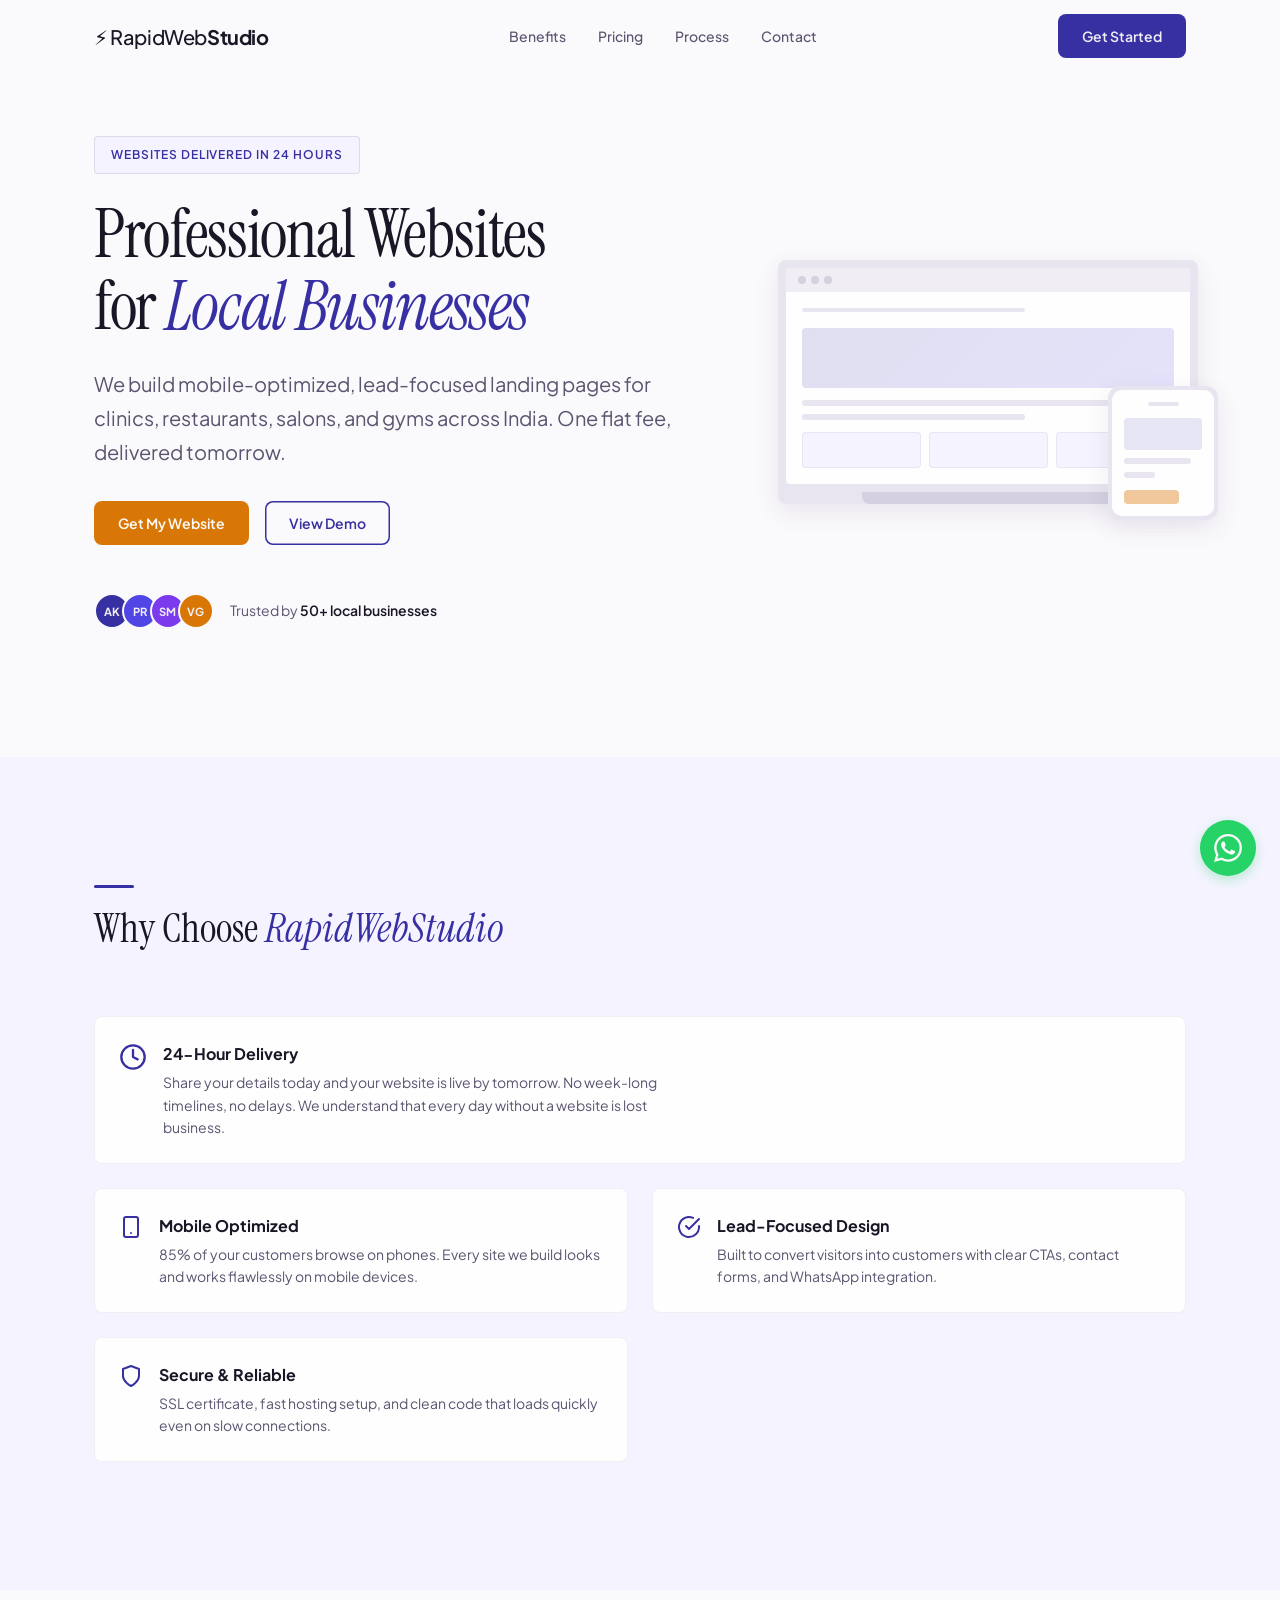
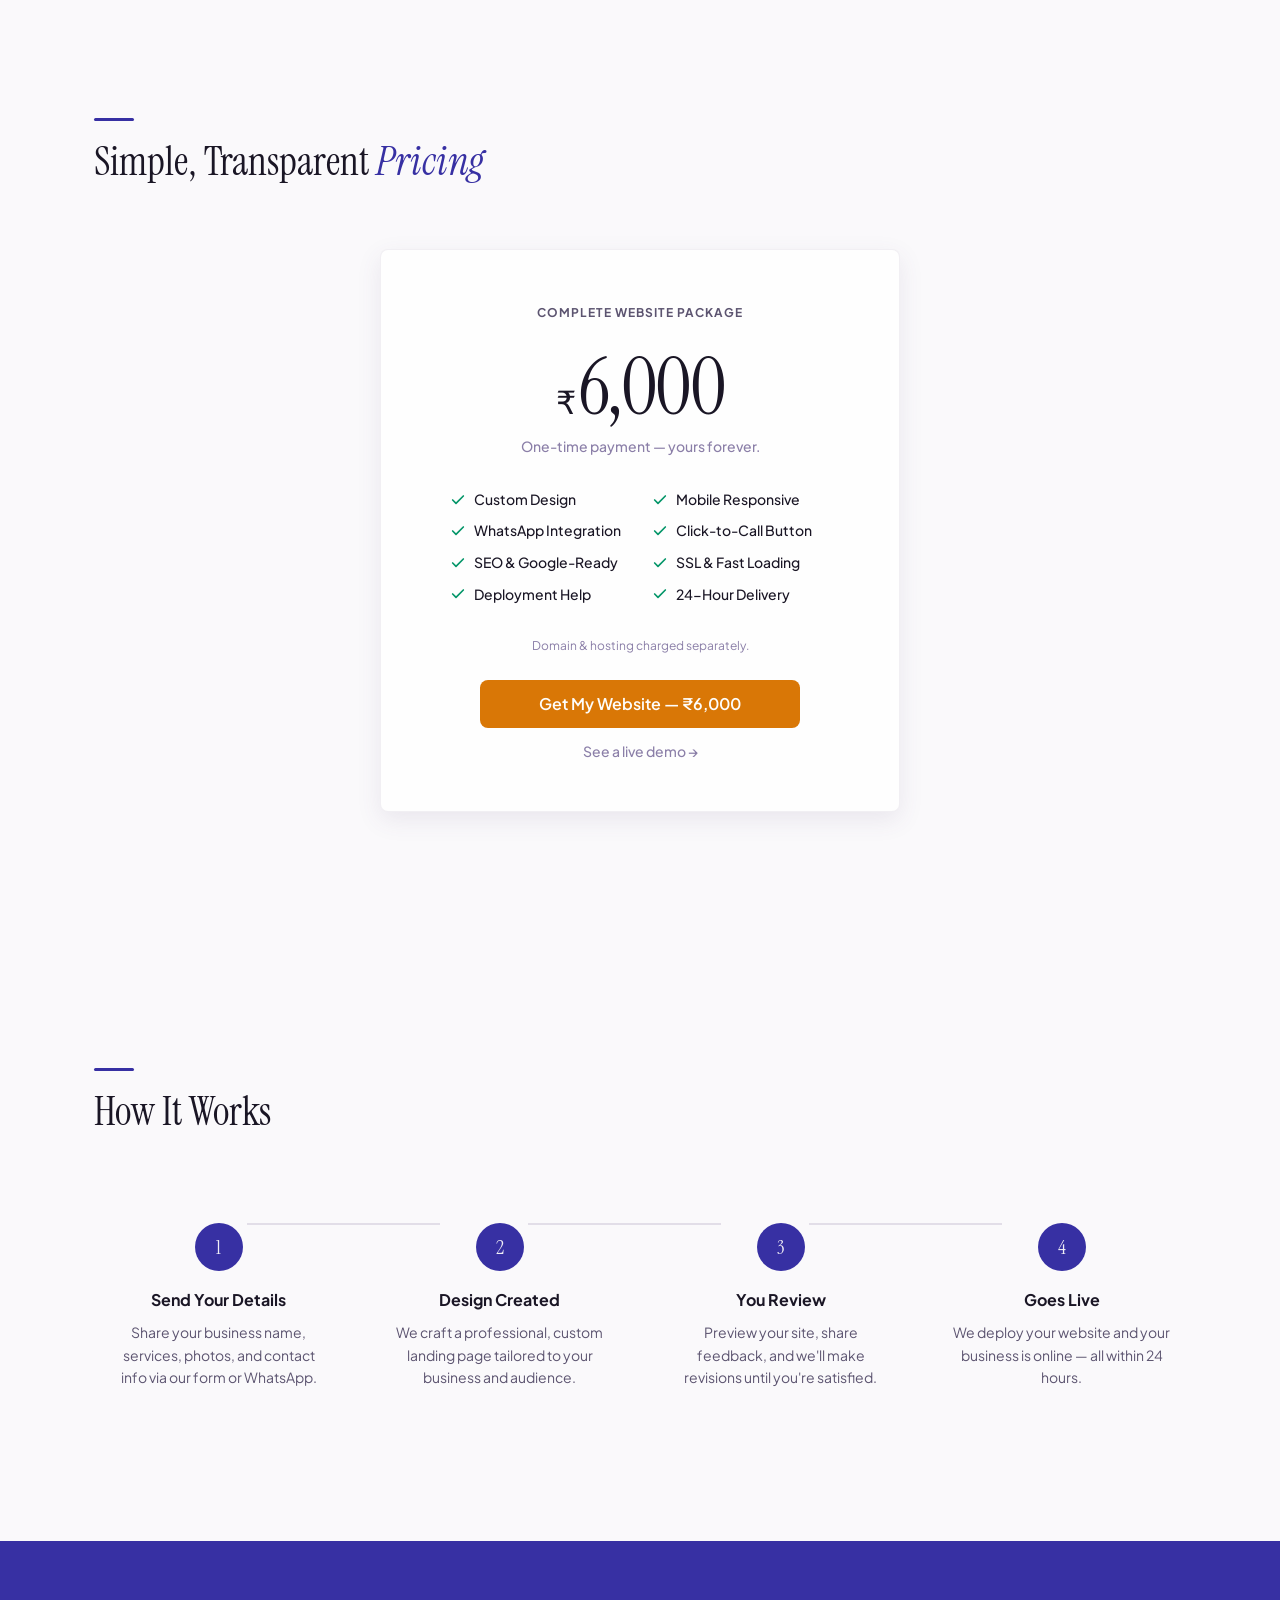
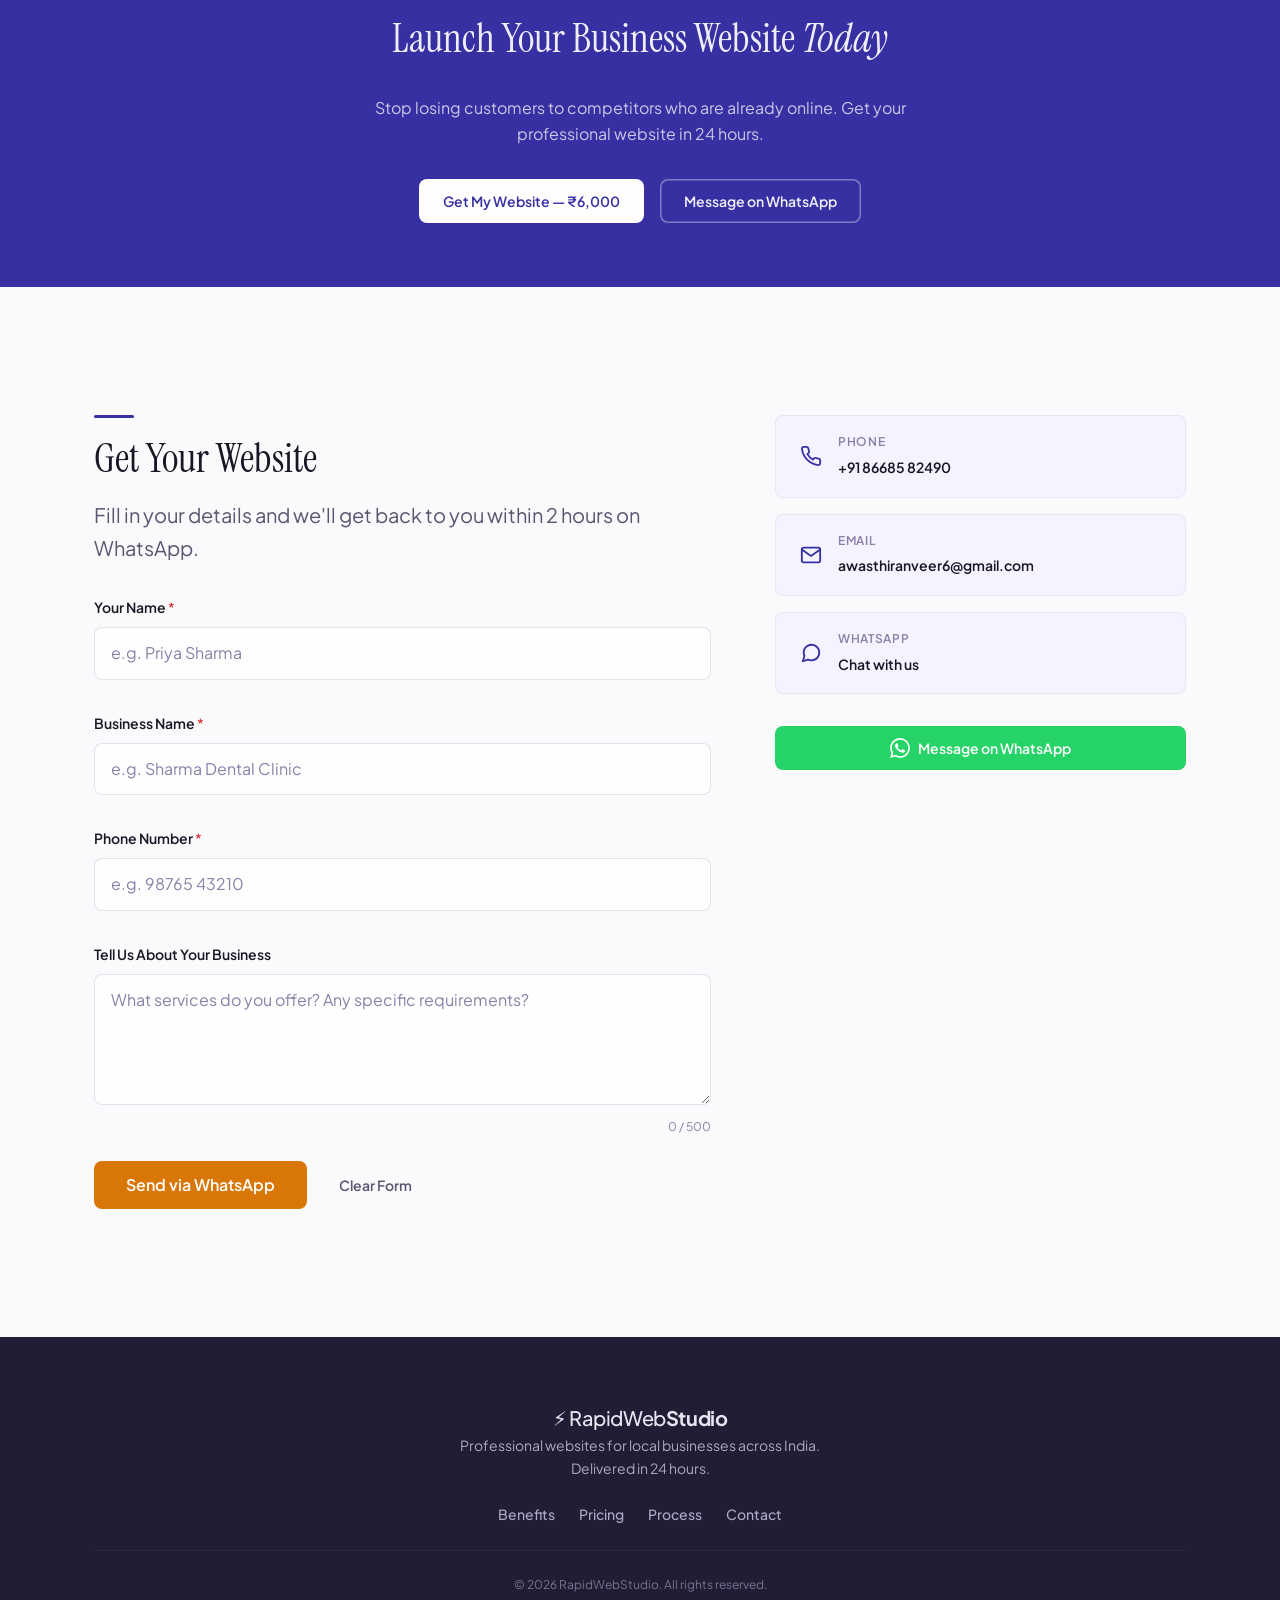
==== commit b6bd4863: "fix: implement all mobile critique fixes (v14) - Break Benefits/Pricing visual merge (removed sectio" ====
--- a/index.html
+++ b/index.html
@@ -9,7 +9,7 @@
     <link rel="preconnect" href="https://fonts.googleapis.com">
     <link rel="preconnect" href="https://fonts.gstatic.com" crossorigin>
     <link href="https://fonts.googleapis.com/css2?family=Instrument+Serif:ital@0;1&family=Plus+Jakarta+Sans:wght@400;500;600;700&display=swap" rel="stylesheet">
-    <link rel="stylesheet" href="style.css?v=12">
+    <link rel="stylesheet" href="style.css?v=14">
     <meta property="og:title" content="RapidWebStudio — Professional Websites for Local Businesses">
     <meta property="og:description" content="Get a professional, mobile-optimized website for your local business in just 24 hours. One-time ₹6,000 payment.">
     <meta property="og:type" content="website">
@@ -144,7 +144,7 @@
         </section>
 
         <!-- ========== PRICING ========== -->
-        <section class="pricing section section--alt" id="pricing">
+        <section class="pricing section" id="pricing">
             <div class="container">
                 <div class="section__header">
                     <span class="section__accent-line"></span>
--- a/style.css
+++ b/style.css
@@ -1291,8 +1291,8 @@
     }
 
     .hero__badge {
-        font-size: 0.65rem;
-        padding: 6px 10px;
+        font-size: 0.7rem;
+        padding: 6px 12px;
     }
 
     .hero__actions {
@@ -1309,7 +1309,7 @@
     .hero__trust {
         flex-direction: column;
         align-items: flex-start;
-        gap: var(--sp-2);
+        gap: var(--sp-3);
     }
 
     /* -- Section headers -- */
@@ -1318,7 +1318,7 @@
         text-align: center;
     }
 
-    .section__accent-line {
+    .section__header .section__accent-line {
         margin-inline: auto;
     }
 
@@ -1338,17 +1338,14 @@
         border: none;
         border-radius: 0;
         box-shadow: none;
+        flex-direction: column;
+        align-items: center;
+        text-align: center;
     }
 
     .benefits__item:hover {
         box-shadow: none;
         transform: none;
-    }
-
-    .benefits__item--featured {
-        flex-direction: column;
-        align-items: center;
-        text-align: center;
     }
 
     .benefits__desc {
@@ -1359,21 +1356,25 @@
     .pricing__card {
         padding: var(--sp-6) var(--sp-4);
         text-align: center;
+        background: transparent;
+        border: none;
+        border-radius: 0;
+        box-shadow: none;
     }
 
     .pricing__features {
         grid-template-columns: 1fr;
         gap: var(--sp-3);
-        max-width: none;
+        max-width: 260px;
         margin-inline: auto;
         display: flex;
         flex-direction: column;
-        align-items: center;
+        align-items: flex-start;
     }
 
     .pricing__feature {
-        justify-content: center;
-        width: fit-content;
+        justify-content: flex-start;
+        width: auto;
     }
 
     .pricing__note {
@@ -1391,7 +1392,7 @@
     /* -- Process -- */
     .process__timeline {
         grid-template-columns: 1fr;
-        gap: var(--sp-4);
+        gap: var(--sp-6);
     }
 
     .process__step {
@@ -1408,11 +1409,12 @@
     }
 
     .cta-banner__title {
-        font-size: clamp(1.3rem, 5vw, 1.8rem);
+        font-size: clamp(1.5rem, 6vw, 2rem);
     }
 
     .cta-banner__text {
         font-size: var(--text-sm);
+        opacity: 0.85;
     }
 
     .cta-banner__actions {
@@ -1441,6 +1443,11 @@
 
     .contact__info-card {
         padding: var(--sp-3) var(--sp-4);
+    }
+
+    .contact__info-value {
+        overflow-wrap: break-word;
+        word-break: break-all;
     }
 
     .form-actions {
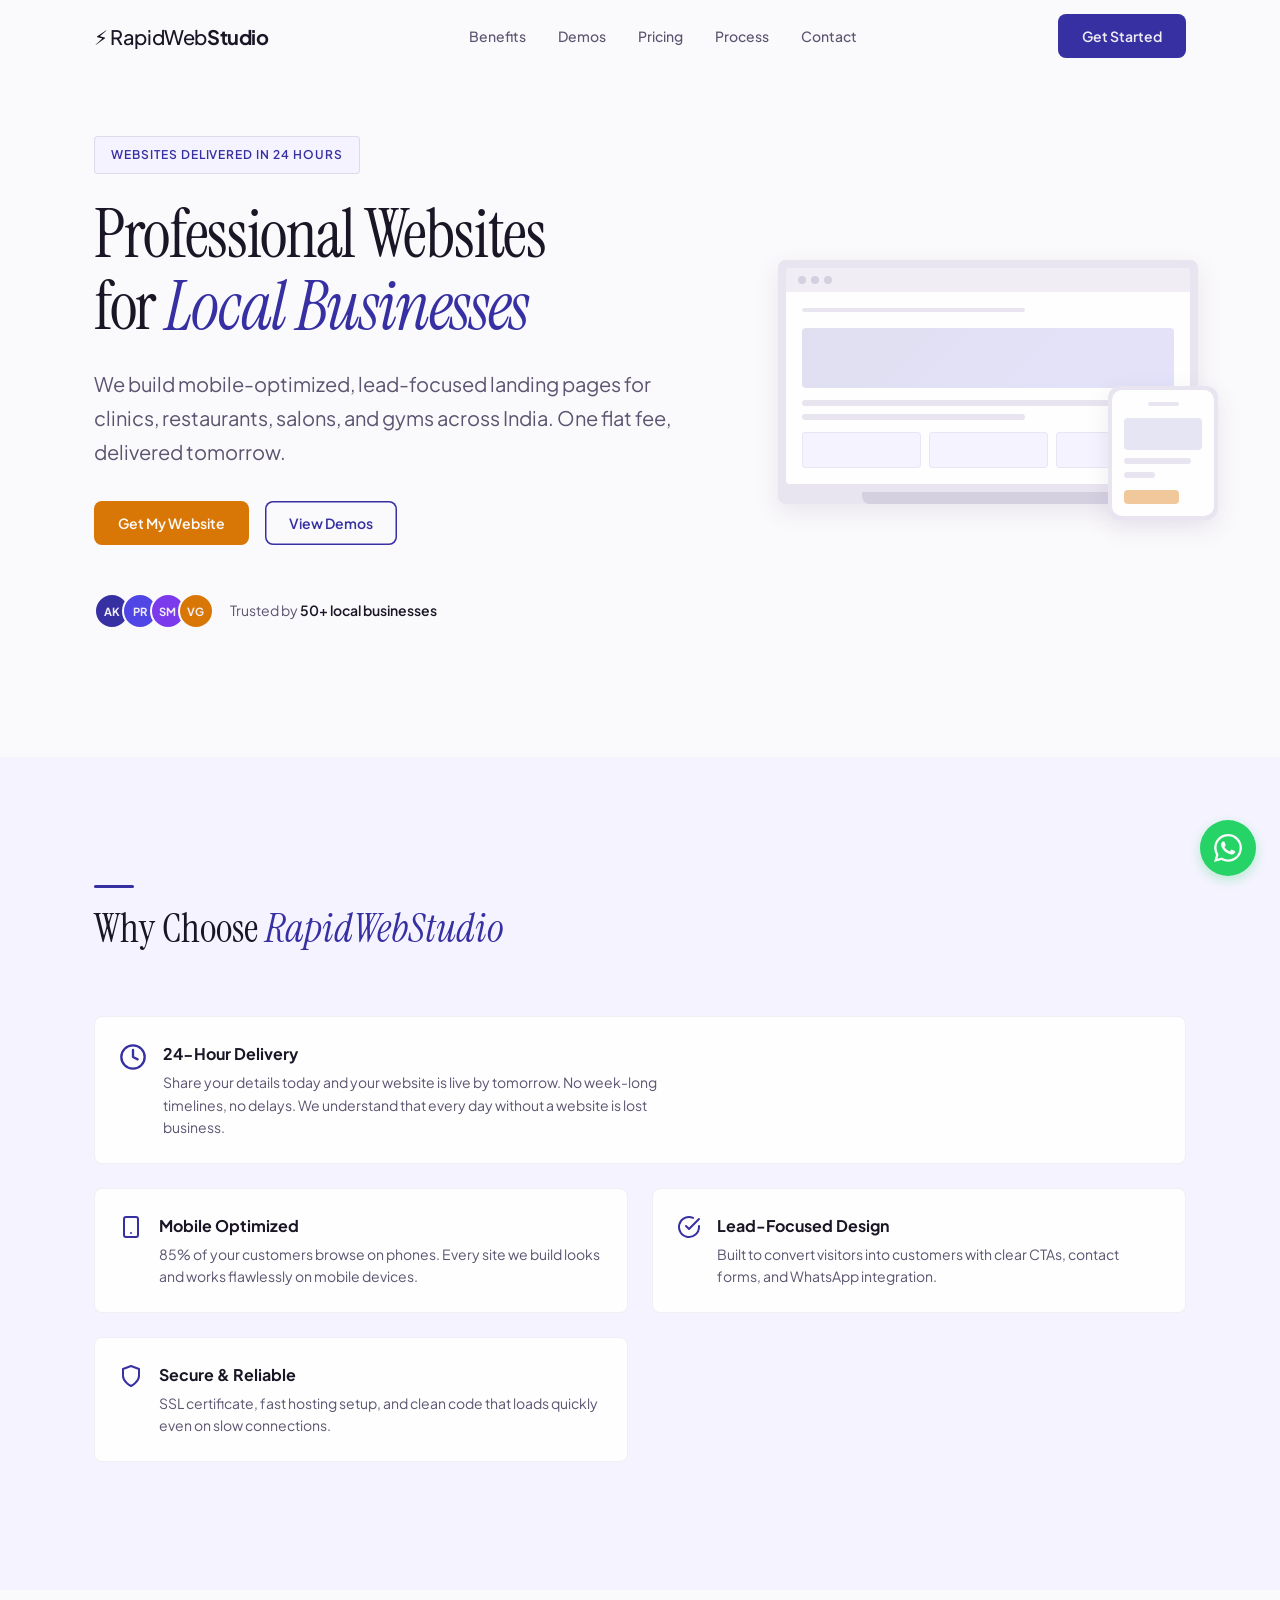
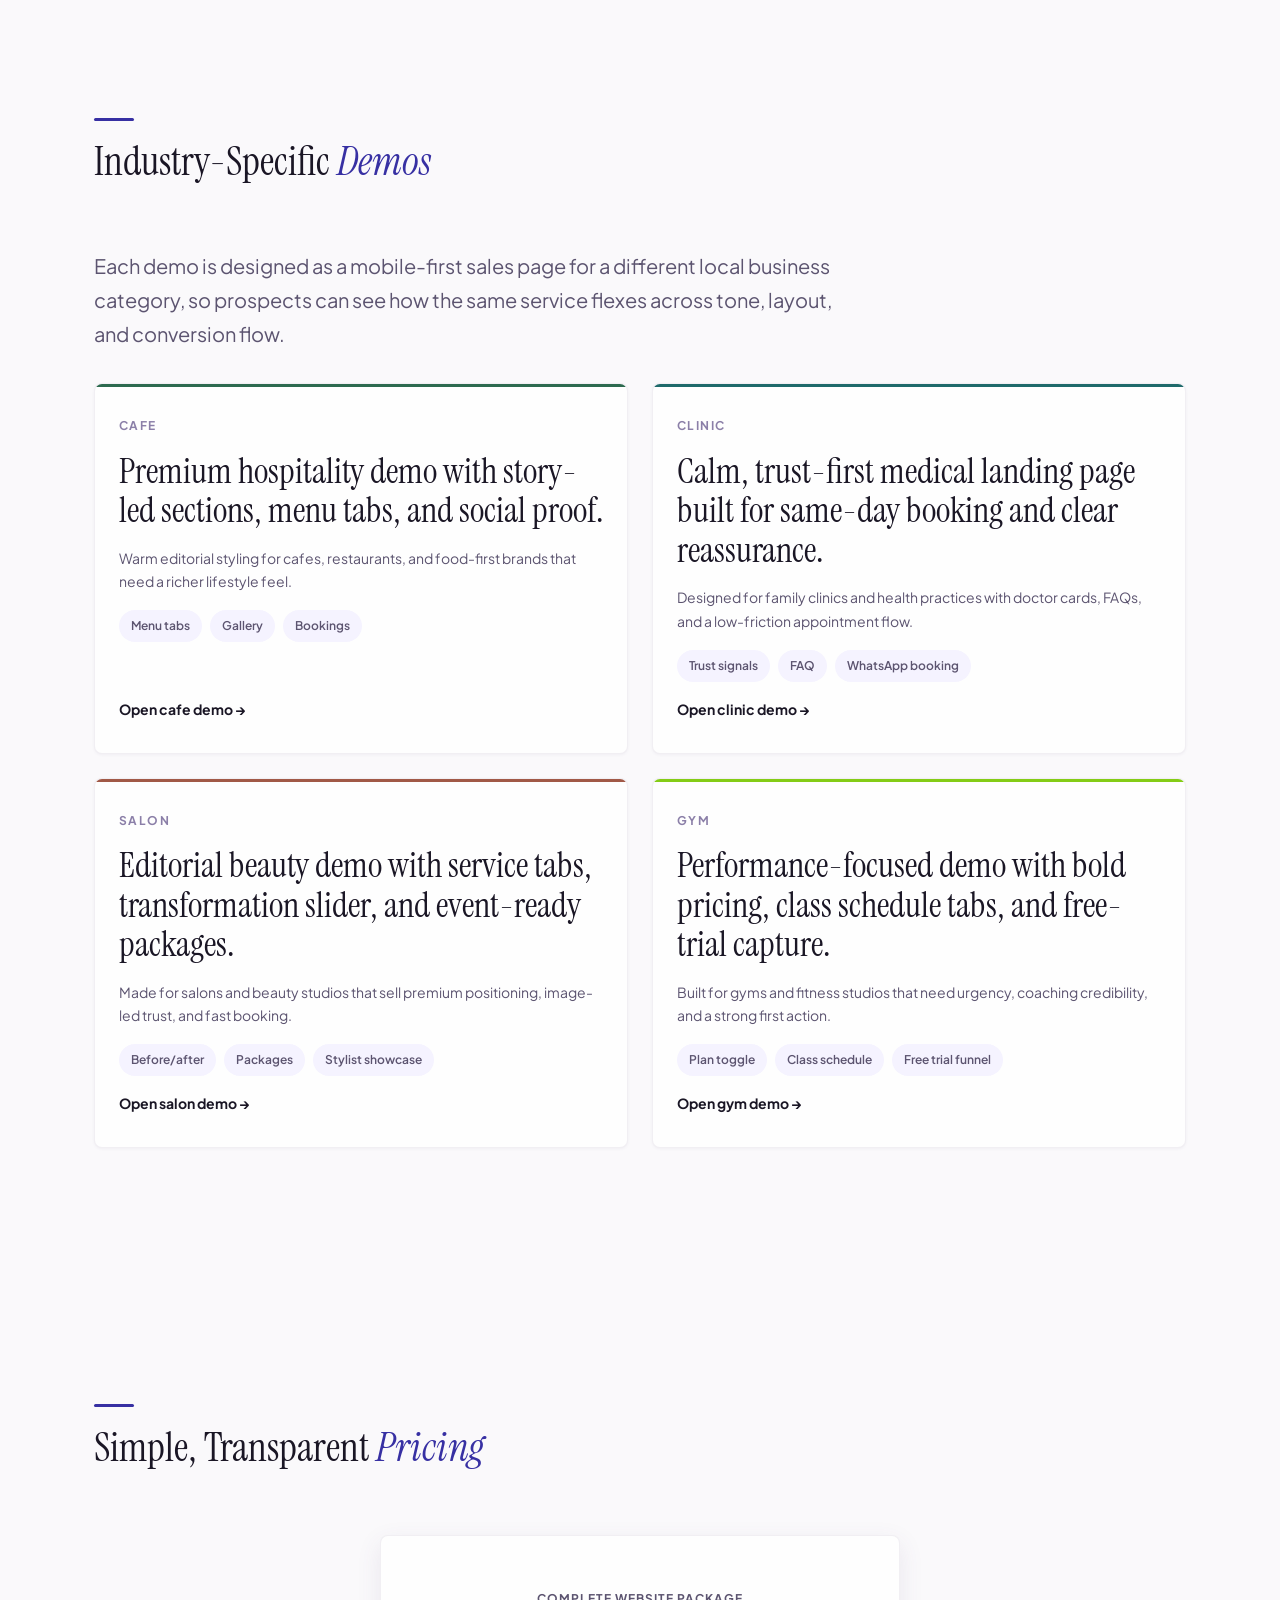
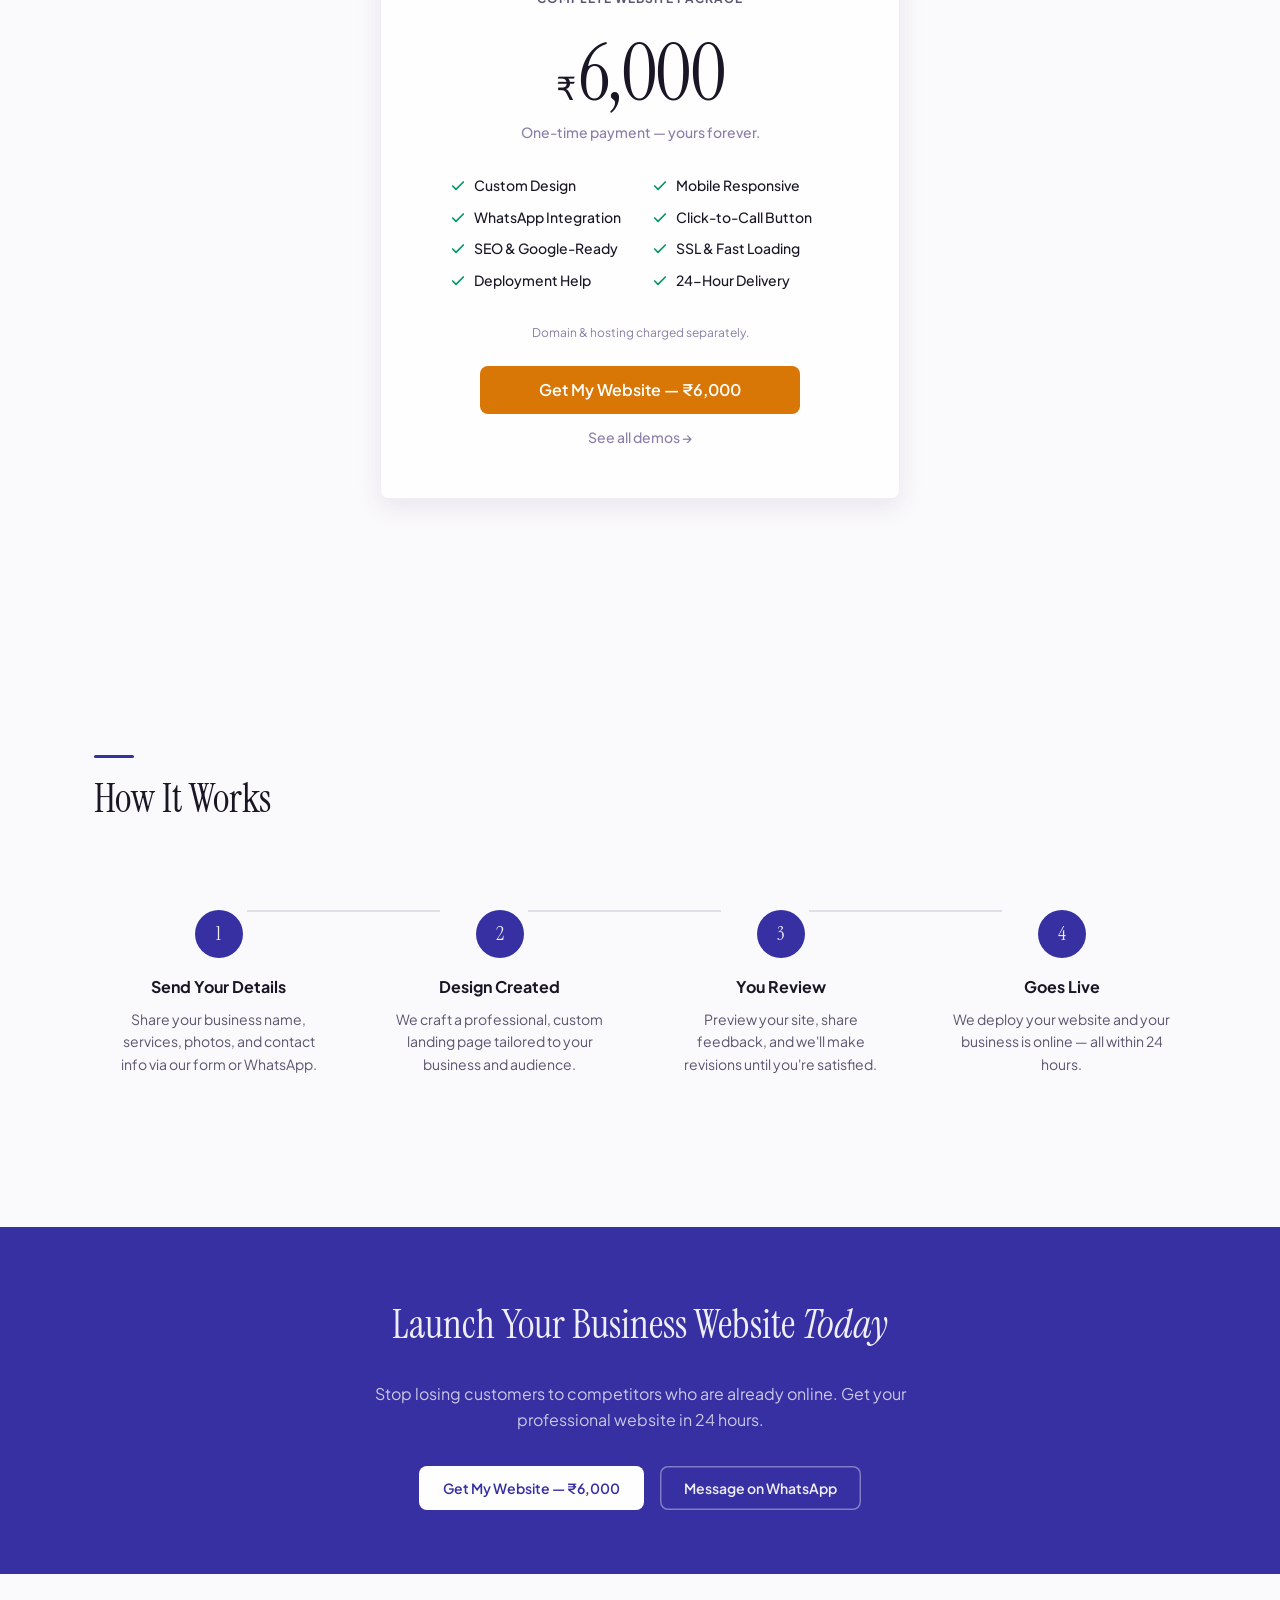
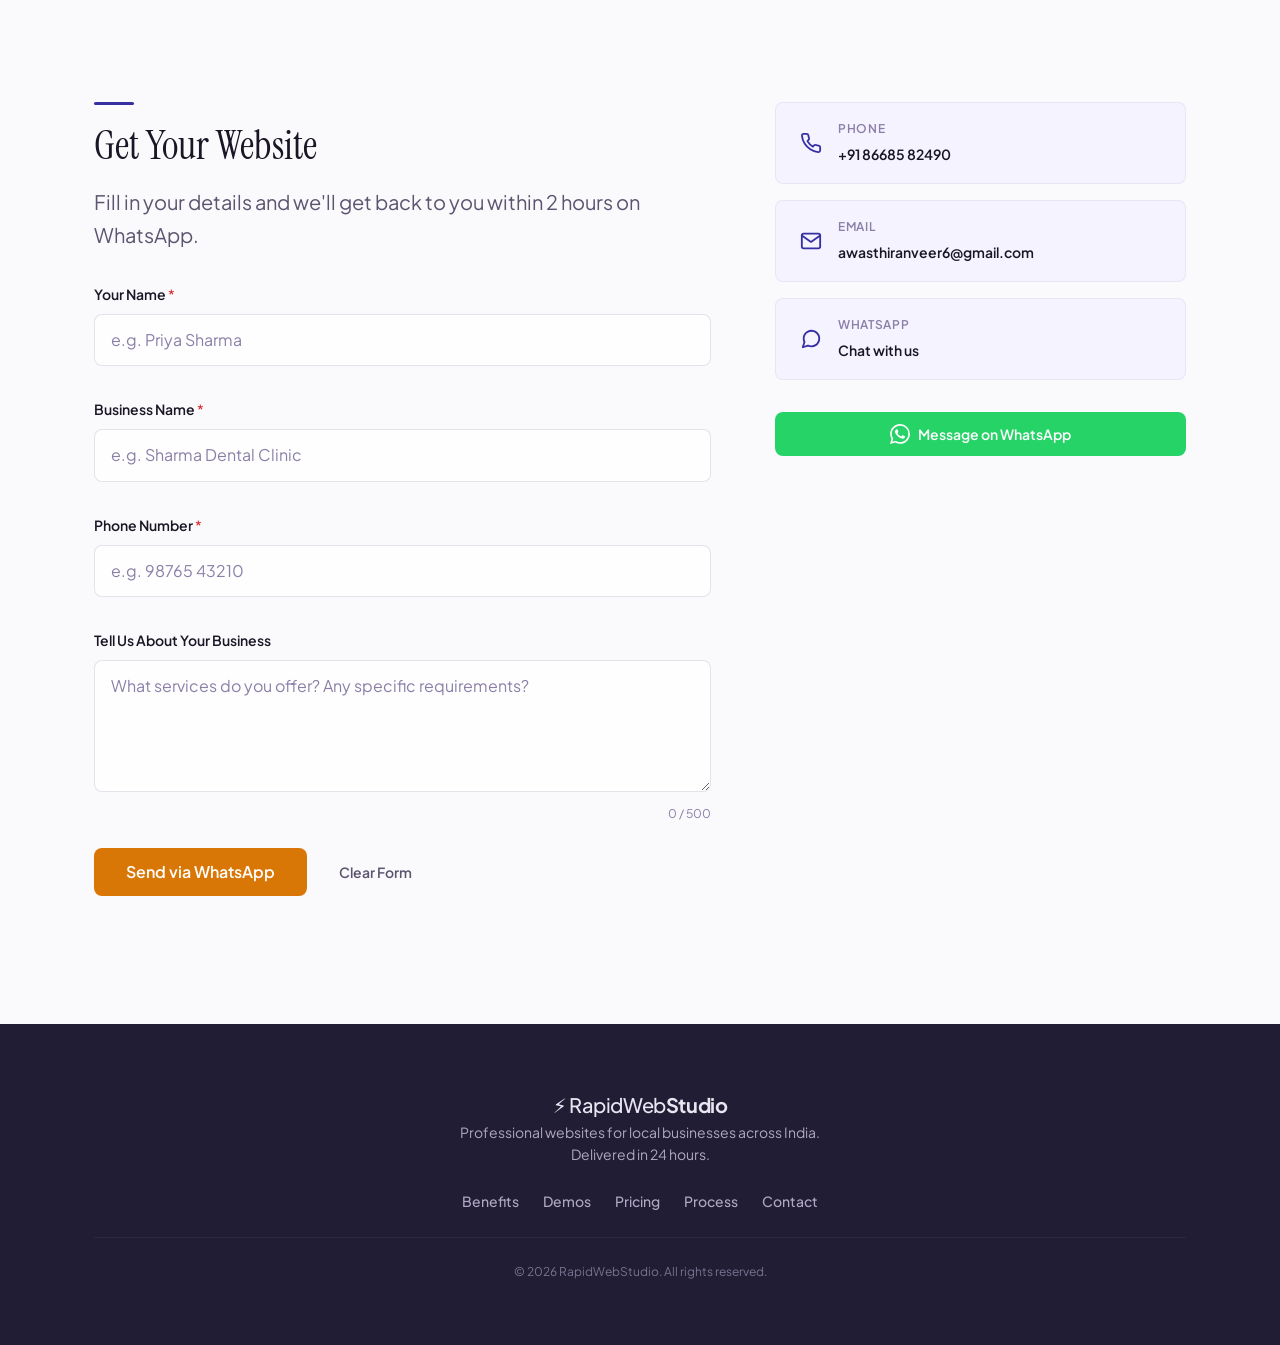
==== commit 0aee12c1: "update website" ====
--- a/index.html
+++ b/index.html
@@ -9,7 +9,7 @@
     <link rel="preconnect" href="https://fonts.googleapis.com">
     <link rel="preconnect" href="https://fonts.gstatic.com" crossorigin>
     <link href="https://fonts.googleapis.com/css2?family=Instrument+Serif:ital@0;1&family=Plus+Jakarta+Sans:wght@400;500;600;700&display=swap" rel="stylesheet">
-    <link rel="stylesheet" href="style.css?v=14">
+    <link rel="stylesheet" href="style.css?v=15">
     <meta property="og:title" content="RapidWebStudio — Professional Websites for Local Businesses">
     <meta property="og:description" content="Get a professional, mobile-optimized website for your local business in just 24 hours. One-time ₹6,000 payment.">
     <meta property="og:type" content="website">
@@ -23,6 +23,7 @@
             <nav class="navbar__nav" id="navMenu" aria-label="Main navigation">
                 <ul class="navbar__list">
                     <li><a href="#benefits" class="navbar__link">Benefits</a></li>
+                    <li><a href="#demos" class="navbar__link">Demos</a></li>
                     <li><a href="#pricing" class="navbar__link">Pricing</a></li>
                     <li><a href="#process" class="navbar__link">Process</a></li>
                     <li><a href="#contact" class="navbar__link">Contact</a></li>
@@ -48,7 +49,7 @@
                     <p class="hero__text">We build mobile-optimized, lead-focused landing pages for clinics, restaurants, salons, and gyms across India. One flat fee, delivered tomorrow.</p>
                     <div class="hero__actions">
                         <a href="#contact" class="btn btn--accent">Get My Website</a>
-                        <a href="demos/premium/" class="btn btn--outline" target="_blank" rel="noopener">View Demo</a>
+                        <a href="#demos" class="btn btn--outline">View Demos</a>
                     </div>
                     <div class="hero__trust">
                         <div class="hero__avatars">
@@ -103,7 +104,7 @@
                     <h2 class="section__title">Why Choose <em>RapidWebStudio</em></h2>
                 </div>
                 <div class="benefits__grid">
-                    <div class="benefits__item benefits__item--featured reveal" style="--i:0">
+                    <div class="benefits__item benefits__item--featured reveal reveal-delay-0">
                         <div class="benefits__icon">
                             <svg width="28" height="28" viewBox="0 0 24 24" fill="none" stroke="currentColor" stroke-width="2" stroke-linecap="round" stroke-linejoin="round"><circle cx="12" cy="12" r="10"/><polyline points="12 6 12 12 16 14"/></svg>
                         </div>
@@ -112,7 +113,7 @@
                             <p class="benefits__desc">Share your details today and your website is live by tomorrow. No week-long timelines, no delays. We understand that every day without a website is lost business.</p>
                         </div>
                     </div>
-                    <div class="benefits__item reveal" style="--i:1">
+                    <div class="benefits__item reveal reveal-delay-1">
                         <div class="benefits__icon">
                             <svg width="24" height="24" viewBox="0 0 24 24" fill="none" stroke="currentColor" stroke-width="2" stroke-linecap="round" stroke-linejoin="round"><rect x="5" y="2" width="14" height="20" rx="2" ry="2"/><line x1="12" y1="18" x2="12" y2="18"/></svg>
                         </div>
@@ -121,7 +122,7 @@
                             <p class="benefits__desc">85% of your customers browse on phones. Every site we build looks and works flawlessly on mobile devices.</p>
                         </div>
                     </div>
-                    <div class="benefits__item reveal" style="--i:2">
+                    <div class="benefits__item reveal reveal-delay-2">
                         <div class="benefits__icon">
                             <svg width="24" height="24" viewBox="0 0 24 24" fill="none" stroke="currentColor" stroke-width="2" stroke-linecap="round" stroke-linejoin="round"><path d="M22 11.08V12a10 10 0 1 1-5.93-9.14"/><polyline points="22 4 12 14.01 9 11.01"/></svg>
                         </div>
@@ -130,7 +131,7 @@
                             <p class="benefits__desc">Built to convert visitors into customers with clear CTAs, contact forms, and WhatsApp integration.</p>
                         </div>
                     </div>
-                    <div class="benefits__item reveal" style="--i:3">
+                    <div class="benefits__item reveal reveal-delay-3">
                         <div class="benefits__icon">
                             <svg width="24" height="24" viewBox="0 0 24 24" fill="none" stroke="currentColor" stroke-width="2" stroke-linecap="round" stroke-linejoin="round"><path d="M12 22s8-4 8-10V5l-8-3-8 3v7c0 6 8 10 8 10z"/></svg>
                         </div>
@@ -139,6 +140,65 @@
                             <p class="benefits__desc">SSL certificate, fast hosting setup, and clean code that loads quickly even on slow connections.</p>
                         </div>
                     </div>
+                </div>
+            </div>
+        </section>
+
+        <!-- ========== DEMOS ========== -->
+        <section class="demo-gallery section" id="demos">
+            <div class="container">
+                <div class="section__header">
+                    <span class="section__accent-line"></span>
+                    <h2 class="section__title">Industry-Specific <em>Demos</em></h2>
+                </div>
+                <div class="demo-gallery__intro">
+                    <p>Each demo is designed as a mobile-first sales page for a different local business category, so prospects can see how the same service flexes across tone, layout, and conversion flow.</p>
+                </div>
+                <div class="demo-grid">
+                    <article class="demo-card demo-card--cafe reveal demo-delay-0">
+                        <p class="demo-card__eyebrow">Cafe</p>
+                        <h3 class="demo-card__title">Premium hospitality demo with story-led sections, menu tabs, and social proof.</h3>
+                        <p class="demo-card__text">Warm editorial styling for cafes, restaurants, and food-first brands that need a richer lifestyle feel.</p>
+                        <div class="demo-card__tags">
+                            <span class="demo-card__tag">Menu tabs</span>
+                            <span class="demo-card__tag">Gallery</span>
+                            <span class="demo-card__tag">Bookings</span>
+                        </div>
+                        <a href="demos/premium/" class="demo-card__link" target="_blank" rel="noopener">Open cafe demo &rarr;</a>
+                    </article>
+                    <article class="demo-card demo-card--clinic reveal demo-delay-1">
+                        <p class="demo-card__eyebrow">Clinic</p>
+                        <h3 class="demo-card__title">Calm, trust-first medical landing page built for same-day booking and clear reassurance.</h3>
+                        <p class="demo-card__text">Designed for family clinics and health practices with doctor cards, FAQs, and a low-friction appointment flow.</p>
+                        <div class="demo-card__tags">
+                            <span class="demo-card__tag">Trust signals</span>
+                            <span class="demo-card__tag">FAQ</span>
+                            <span class="demo-card__tag">WhatsApp booking</span>
+                        </div>
+                        <a href="demos/clinic/" class="demo-card__link" target="_blank" rel="noopener">Open clinic demo &rarr;</a>
+                    </article>
+                    <article class="demo-card demo-card--salon reveal demo-delay-2">
+                        <p class="demo-card__eyebrow">Salon</p>
+                        <h3 class="demo-card__title">Editorial beauty demo with service tabs, transformation slider, and event-ready packages.</h3>
+                        <p class="demo-card__text">Made for salons and beauty studios that sell premium positioning, image-led trust, and fast booking.</p>
+                        <div class="demo-card__tags">
+                            <span class="demo-card__tag">Before/after</span>
+                            <span class="demo-card__tag">Packages</span>
+                            <span class="demo-card__tag">Stylist showcase</span>
+                        </div>
+                        <a href="demos/salon/" class="demo-card__link" target="_blank" rel="noopener">Open salon demo &rarr;</a>
+                    </article>
+                    <article class="demo-card demo-card--gym reveal demo-delay-3">
+                        <p class="demo-card__eyebrow">Gym</p>
+                        <h3 class="demo-card__title">Performance-focused demo with bold pricing, class schedule tabs, and free-trial capture.</h3>
+                        <p class="demo-card__text">Built for gyms and fitness studios that need urgency, coaching credibility, and a strong first action.</p>
+                        <div class="demo-card__tags">
+                            <span class="demo-card__tag">Plan toggle</span>
+                            <span class="demo-card__tag">Class schedule</span>
+                            <span class="demo-card__tag">Free trial funnel</span>
+                        </div>
+                        <a href="demos/gym/" class="demo-card__link" target="_blank" rel="noopener">Open gym demo &rarr;</a>
+                    </article>
                 </div>
             </div>
         </section>
@@ -151,7 +211,7 @@
                     <h2 class="section__title">Simple, Transparent <em>Pricing</em></h2>
                 </div>
 
-                <div class="pricing__card reveal" style="--i:0">
+                <div class="pricing__card reveal reveal-delay-0">
                     <span class="pricing__badge">Complete Website Package</span>
                     <div class="pricing__price-row">
                         <span class="pricing__currency">&#8377;</span><span class="pricing__amount">6,000</span>
@@ -197,7 +257,7 @@
 
                     <div class="pricing__action">
                         <a href="#contact" class="btn btn--accent btn--lg pricing__cta">Get My Website &mdash; &#8377;6,000</a>
-                        <a href="demos/premium/" class="pricing__demo" target="_blank" rel="noopener">See a live demo &rarr;</a>
+                        <a href="#demos" class="pricing__demo">See all demos &rarr;</a>
                     </div>
                 </div>
             </div>
@@ -211,25 +271,25 @@
                     <h2 class="section__title">How It Works</h2>
                 </div>
                 <div class="process__timeline">
-                    <div class="process__step reveal" style="--i:0">
+                    <div class="process__step reveal reveal-delay-0">
                         <div class="process__number">1</div>
                         <div class="process__connector" aria-hidden="true"></div>
                         <h3 class="process__label">Send Your Details</h3>
                         <p class="process__desc">Share your business name, services, photos, and contact info via our form or WhatsApp.</p>
                     </div>
-                    <div class="process__step reveal" style="--i:1">
+                    <div class="process__step reveal reveal-delay-1">
                         <div class="process__number">2</div>
                         <div class="process__connector" aria-hidden="true"></div>
                         <h3 class="process__label">Design Created</h3>
                         <p class="process__desc">We craft a professional, custom landing page tailored to your business and audience.</p>
                     </div>
-                    <div class="process__step reveal" style="--i:2">
+                    <div class="process__step reveal reveal-delay-2">
                         <div class="process__number">3</div>
                         <div class="process__connector" aria-hidden="true"></div>
                         <h3 class="process__label">You Review</h3>
                         <p class="process__desc">Preview your site, share feedback, and we'll make revisions until you're satisfied.</p>
                     </div>
-                    <div class="process__step reveal" style="--i:3">
+                    <div class="process__step reveal reveal-delay-3">
                         <div class="process__number">4</div>
                         <h3 class="process__label">Goes Live</h3>
                         <p class="process__desc">We deploy your website and your business is online — all within 24 hours.</p>
@@ -286,21 +346,21 @@
                     </form>
                 </div>
                 <aside class="contact__sidebar">
-                    <div class="contact__info-card reveal" style="--i:0">
+                    <div class="contact__info-card reveal reveal-delay-0">
                         <svg width="22" height="22" viewBox="0 0 24 24" fill="none" stroke="currentColor" stroke-width="2" stroke-linecap="round" stroke-linejoin="round"><path d="M22 16.92v3a2 2 0 0 1-2.18 2 19.79 19.79 0 0 1-8.63-3.07 19.5 19.5 0 0 1-6-6 19.79 19.79 0 0 1-3.07-8.67A2 2 0 0 1 4.11 2h3a2 2 0 0 1 2 1.72 12.84 12.84 0 0 0 .7 2.81 2 2 0 0 1-.45 2.11L8.09 9.91a16 16 0 0 0 6 6l1.27-1.27a2 2 0 0 1 2.11-.45 12.84 12.84 0 0 0 2.81.7A2 2 0 0 1 22 16.92z"/></svg>
                         <div>
                             <p class="contact__info-label">Phone</p>
                             <a href="tel:+918668582490" class="contact__info-value">+91 86685 82490</a>
                         </div>
                     </div>
-                    <div class="contact__info-card reveal" style="--i:1">
+                    <div class="contact__info-card reveal reveal-delay-1">
                         <svg width="22" height="22" viewBox="0 0 24 24" fill="none" stroke="currentColor" stroke-width="2" stroke-linecap="round" stroke-linejoin="round"><path d="M4 4h16c1.1 0 2 .9 2 2v12c0 1.1-.9 2-2 2H4c-1.1 0-2-.9-2-2V6c0-1.1.9-2 2-2z"/><polyline points="22,6 12,13 2,6"/></svg>
                         <div>
                             <p class="contact__info-label">Email</p>
                             <a href="mailto:awasthiranveer6@gmail.com" class="contact__info-value">awasthiranveer6@gmail.com</a>
                         </div>
                     </div>
-                    <div class="contact__info-card reveal" style="--i:2">
+                    <div class="contact__info-card reveal reveal-delay-2">
                         <svg width="22" height="22" viewBox="0 0 24 24" fill="none" stroke="currentColor" stroke-width="2" stroke-linecap="round" stroke-linejoin="round"><path d="M21 11.5a8.38 8.38 0 0 1-.9 3.8 8.5 8.5 0 0 1-7.6 4.7 8.38 8.38 0 0 1-3.8-.9L3 21l1.9-5.7a8.38 8.38 0 0 1-.9-3.8 8.5 8.5 0 0 1 4.7-7.6 8.38 8.38 0 0 1 3.8-.9h.5a8.48 8.48 0 0 1 8 8v.5z"/></svg>
                         <div>
                             <p class="contact__info-label">WhatsApp</p>
@@ -326,6 +386,7 @@
             </div>
             <nav class="footer__nav" aria-label="Footer navigation">
                 <a href="#benefits">Benefits</a>
+                <a href="#demos">Demos</a>
                 <a href="#pricing">Pricing</a>
                 <a href="#process">Process</a>
                 <a href="#contact">Contact</a>
--- a/style.css
+++ b/style.css
@@ -81,6 +81,8 @@
     scroll-behavior: smooth;
     scroll-padding-top: var(--navbar-h);
     -webkit-text-size-adjust: 100%;
+    -moz-text-size-adjust: 100%;
+    text-size-adjust: 100%;
 }
 
 body {
@@ -723,6 +725,156 @@
     max-width: 50ch;
 }
 
+/* ======================== DEMO GALLERY ======================== */
+.demo-gallery__intro {
+    max-width: 62ch;
+    margin-bottom: var(--sp-8);
+}
+
+.demo-gallery__intro p {
+    font-size: var(--text-lg);
+    color: var(--clr-text-secondary);
+    line-height: 1.7;
+}
+
+.demo-grid {
+    display: grid;
+    grid-template-columns: 1fr;
+    gap: var(--sp-6);
+}
+
+.demo-card {
+    --demo-accent: var(--clr-primary);
+    position: relative;
+    display: flex;
+    flex-direction: column;
+    gap: var(--sp-4);
+    padding: var(--sp-8) var(--sp-6);
+    background: var(--clr-surface);
+    border: 1px solid var(--clr-border);
+    border-radius: var(--radius-md);
+    box-shadow: var(--shadow-sm);
+    overflow: hidden;
+    transition: transform 300ms var(--ease-out-quart),
+                box-shadow 300ms var(--ease-out-quart),
+                border-color 300ms var(--ease-out-quart);
+}
+
+.demo-card::before {
+    content: '';
+    position: absolute;
+    inset: 0 0 auto;
+    height: 3px;
+    background: var(--demo-accent);
+}
+
+.demo-card:hover {
+    transform: translateY(-4px);
+    box-shadow: var(--shadow-lg);
+    border-color: var(--clr-border-strong);
+}
+
+.demo-card--cafe {
+    --demo-accent: #2d6a4f;
+}
+
+.demo-card--clinic {
+    --demo-accent: #1f6a6b;
+}
+
+.demo-card--salon {
+    --demo-accent: #a15947;
+}
+
+.demo-card--gym {
+    --demo-accent: #84cc16;
+}
+
+.demo-card__eyebrow {
+    margin: 0;
+    font-size: var(--text-xs);
+    font-weight: 700;
+    text-transform: uppercase;
+    letter-spacing: 0.12em;
+    color: var(--clr-text-muted);
+}
+
+.demo-card__title {
+    font-family: var(--font-display);
+    font-size: clamp(1.6rem, 2vw + 1rem, 2.2rem);
+    font-weight: 400;
+    line-height: 1.12;
+    color: var(--clr-text);
+}
+
+.demo-card__text {
+    font-size: var(--text-sm);
+    color: var(--clr-text-secondary);
+    line-height: 1.7;
+}
+
+.demo-card__tags {
+    display: flex;
+    flex-wrap: wrap;
+    gap: var(--sp-2);
+}
+
+.demo-card__tag {
+    display: inline-flex;
+    align-items: center;
+    min-height: 32px;
+    padding: 0 var(--sp-3);
+    border-radius: 999px;
+    background: var(--clr-bg-alt);
+    color: var(--clr-text-secondary);
+    font-size: var(--text-xs);
+    font-weight: 600;
+}
+
+.demo-card__link {
+    margin-top: auto;
+    font-size: var(--text-sm);
+    font-weight: 700;
+    color: var(--clr-text);
+    transition: color 200ms var(--ease-out-quart);
+}
+
+.demo-card__link:hover {
+    color: var(--clr-primary);
+}
+
+.demo-delay-0 {
+    --i: 0;
+}
+
+.demo-delay-1 {
+    --i: 1;
+}
+
+.demo-delay-2 {
+    --i: 2;
+}
+
+.demo-delay-3 {
+    --i: 3;
+}
+
+.reveal-delay-0 {
+    --i: 0;
+}
+
+.reveal-delay-1 {
+    --i: 1;
+}
+
+.reveal-delay-2 {
+    --i: 2;
+}
+
+.reveal-delay-3 {
+    --i: 3;
+}
+
 /* ======================== PRICING ======================== */
 .pricing__card {
     max-width: 520px;
@@ -1352,6 +1504,28 @@
         max-width: none;
     }
 
+    /* -- Demo gallery -- */
+    .demo-gallery__intro {
+        margin-bottom: var(--sp-6);
+        text-align: center;
+    }
+
+    .demo-gallery__intro p {
+        font-size: var(--text-base);
+    }
+
+    .demo-card {
+        padding: var(--sp-6) var(--sp-4);
+    }
+
+    .demo-card__title {
+        font-size: clamp(1.4rem, 7vw, 2rem);
+    }
+
+    .demo-card__tags {
+        gap: var(--sp-2);
+    }
+
     /* -- Pricing -- */
     .pricing__card {
         padding: var(--sp-6) var(--sp-4);
@@ -1365,11 +1539,11 @@
     .pricing__features {
         grid-template-columns: 1fr;
         gap: var(--sp-3);
-        max-width: 260px;
-        margin-inline: auto;
         display: flex;
         flex-direction: column;
         align-items: flex-start;
+        width: fit-content;
+        margin-inline: auto;
     }
 
     .pricing__feature {
@@ -1476,6 +1650,10 @@
     }
 
     .benefits__grid {
+        grid-template-columns: 1fr 1fr;
+    }
+
+    .demo-grid {
         grid-template-columns: 1fr 1fr;
     }
 
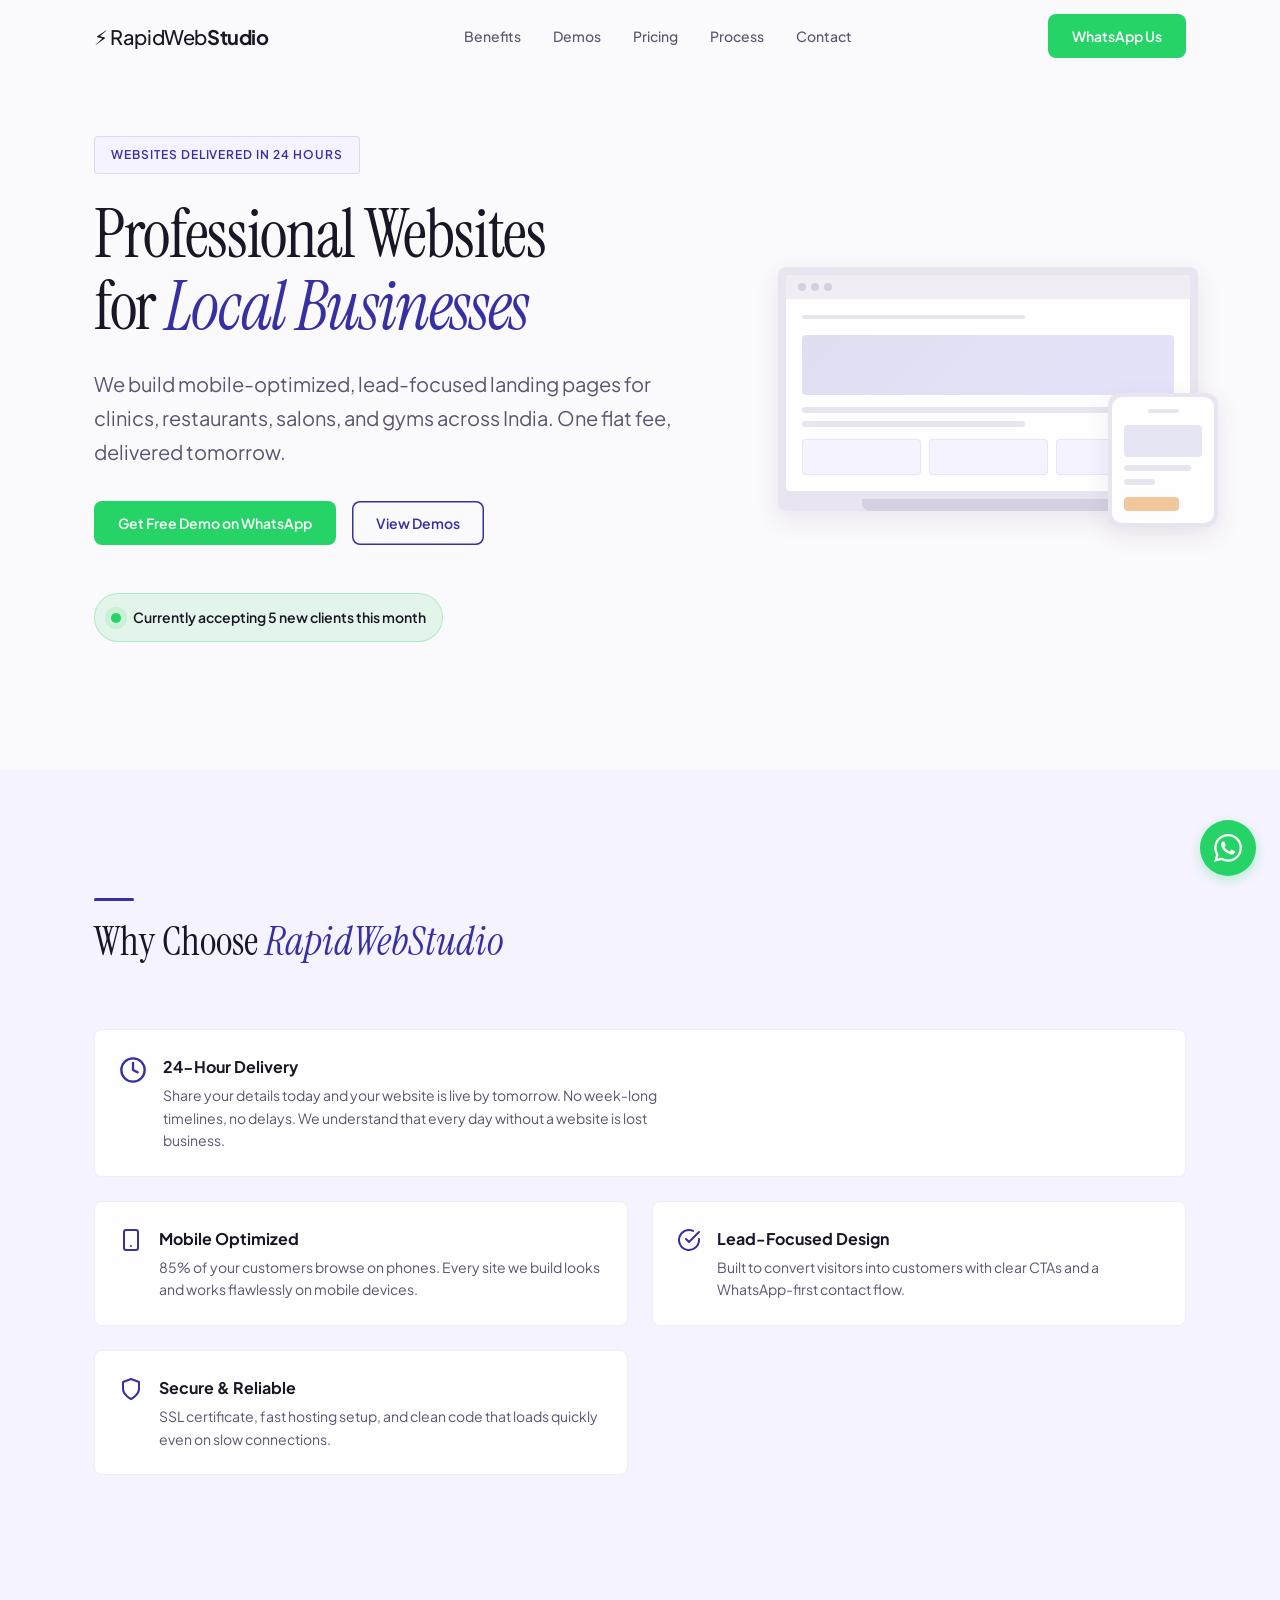
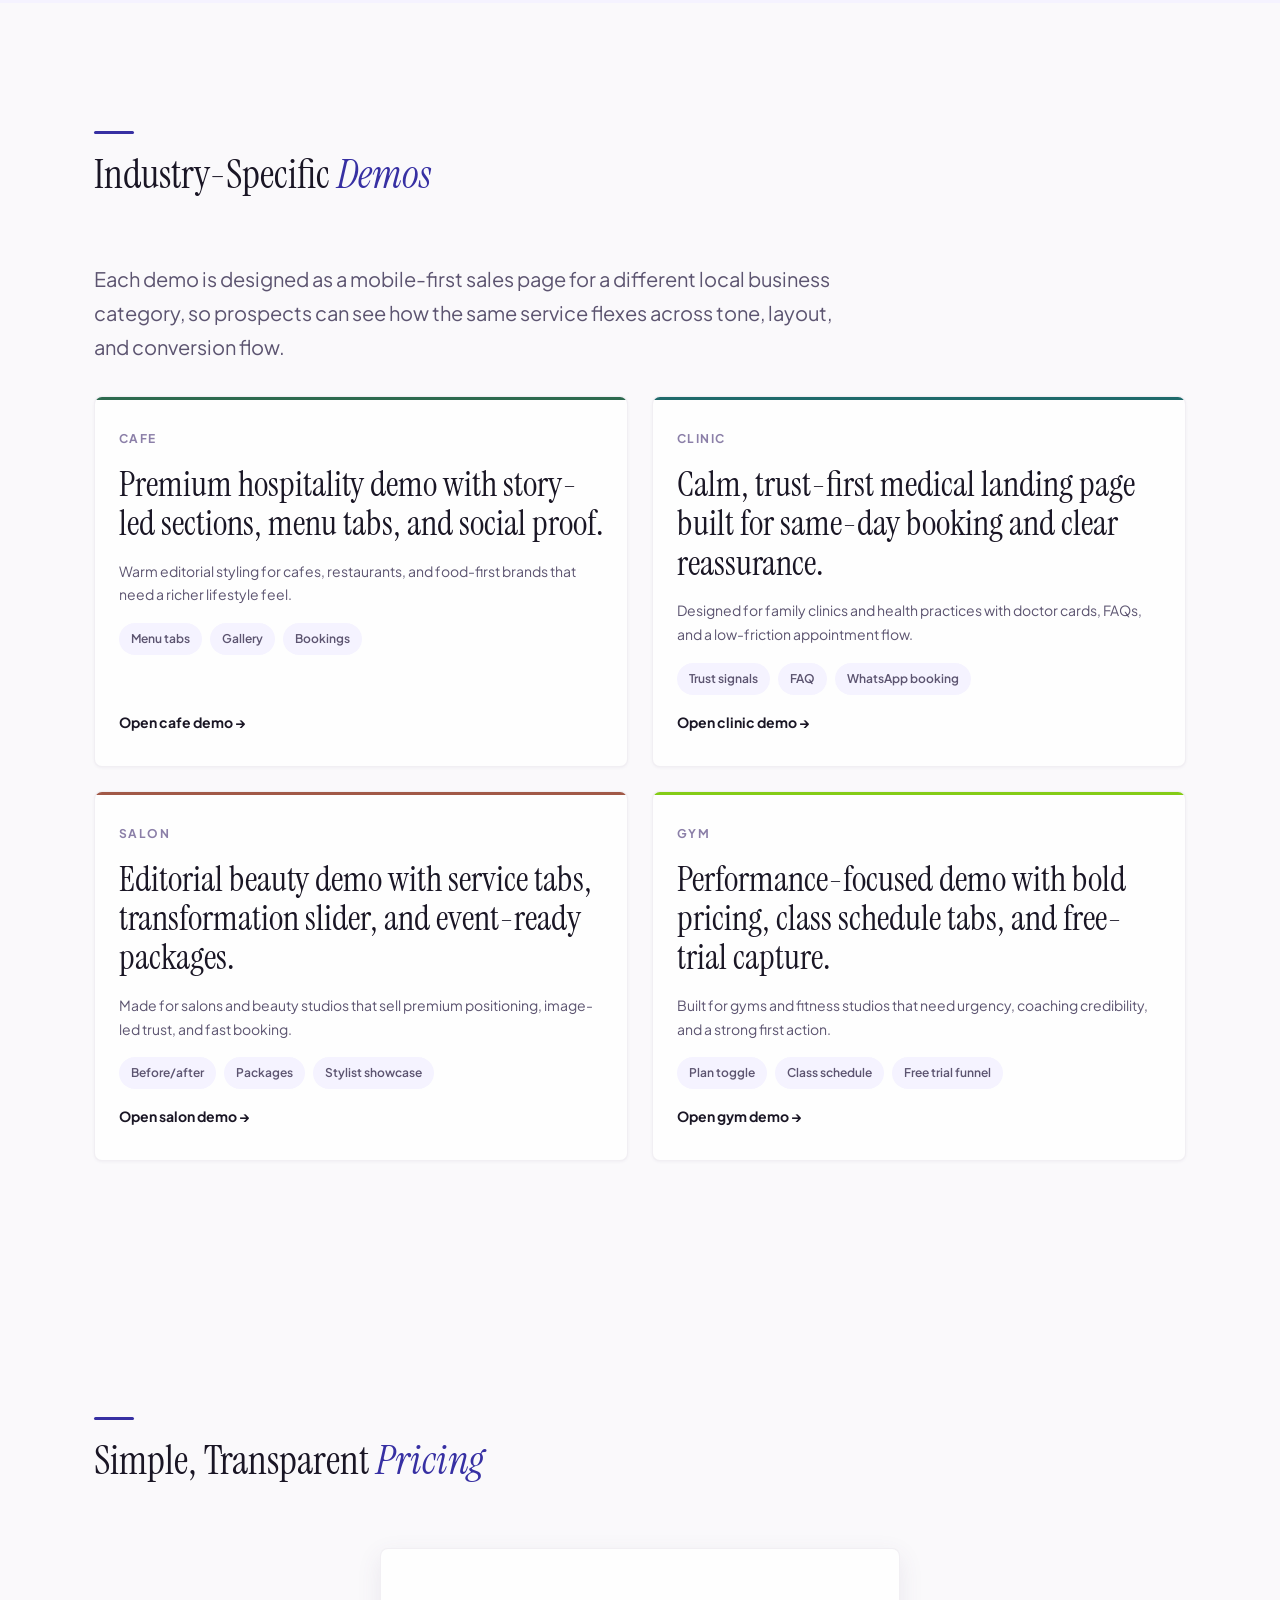
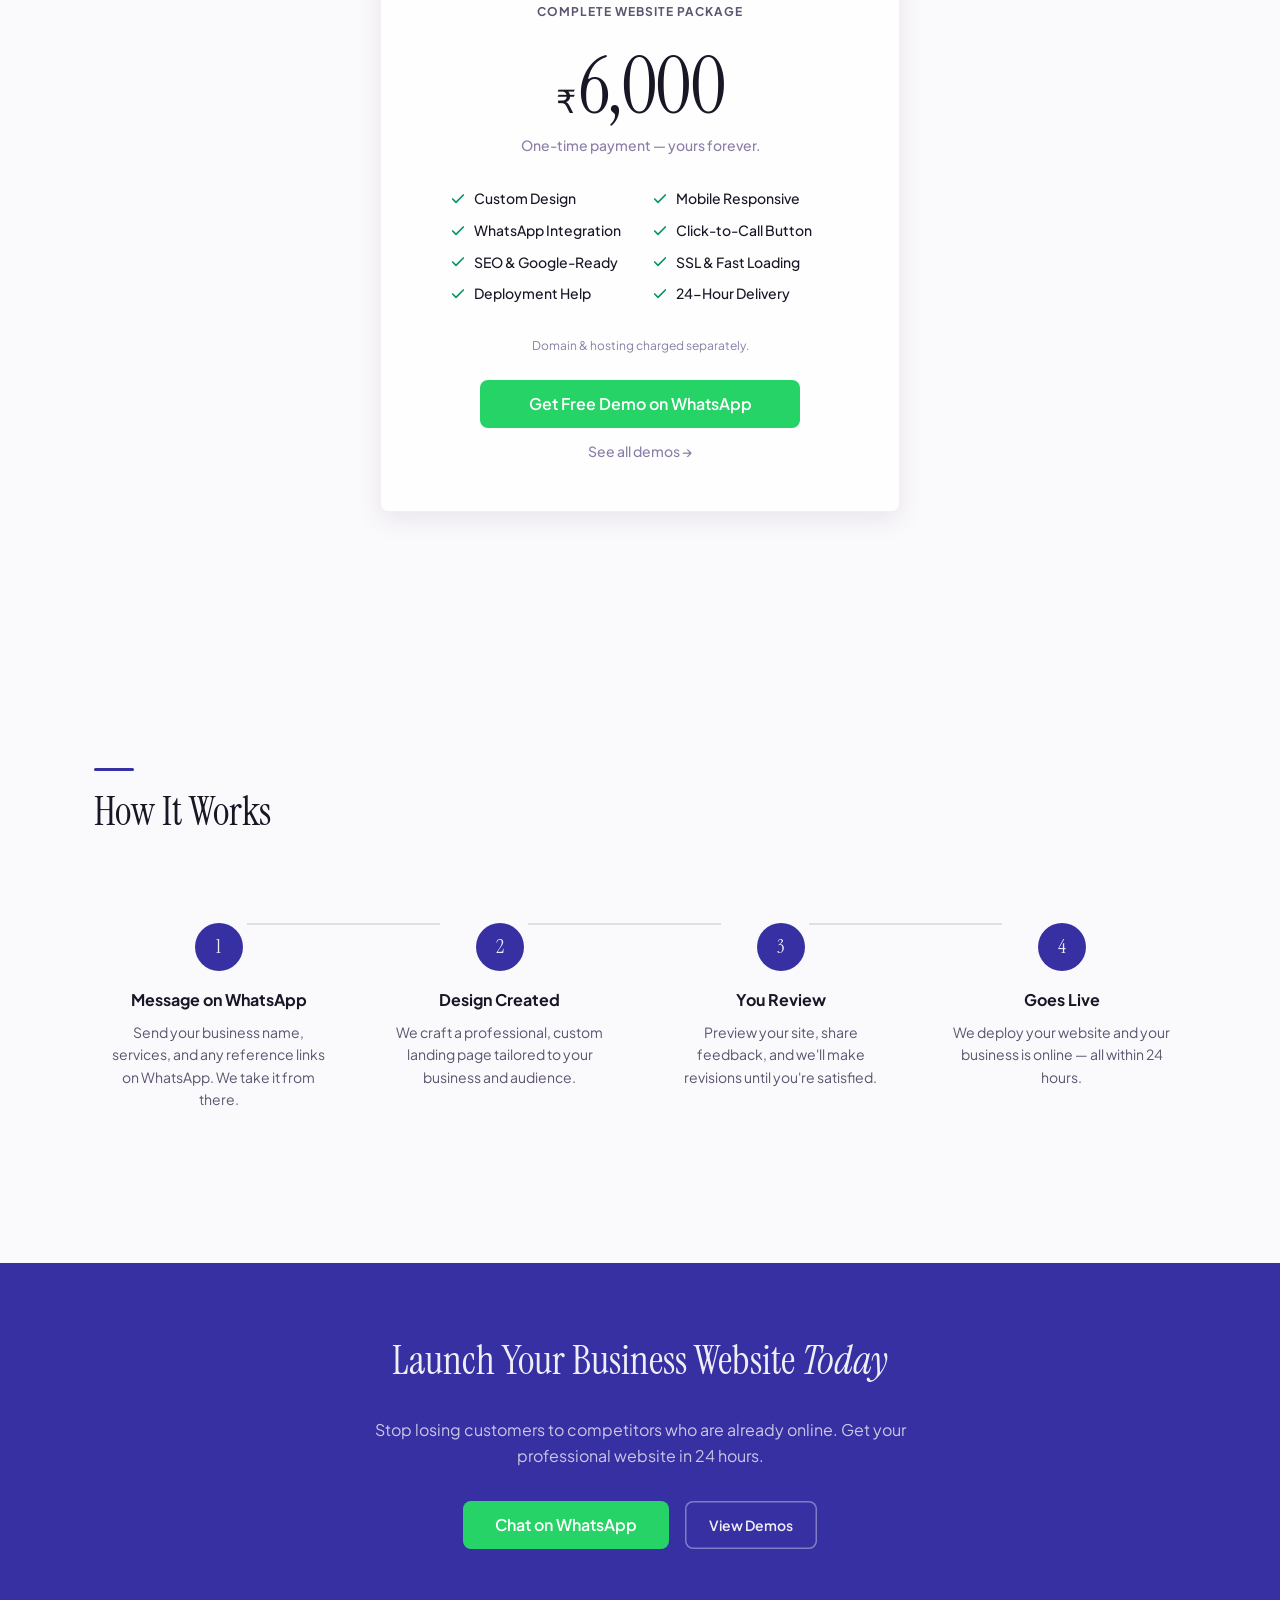
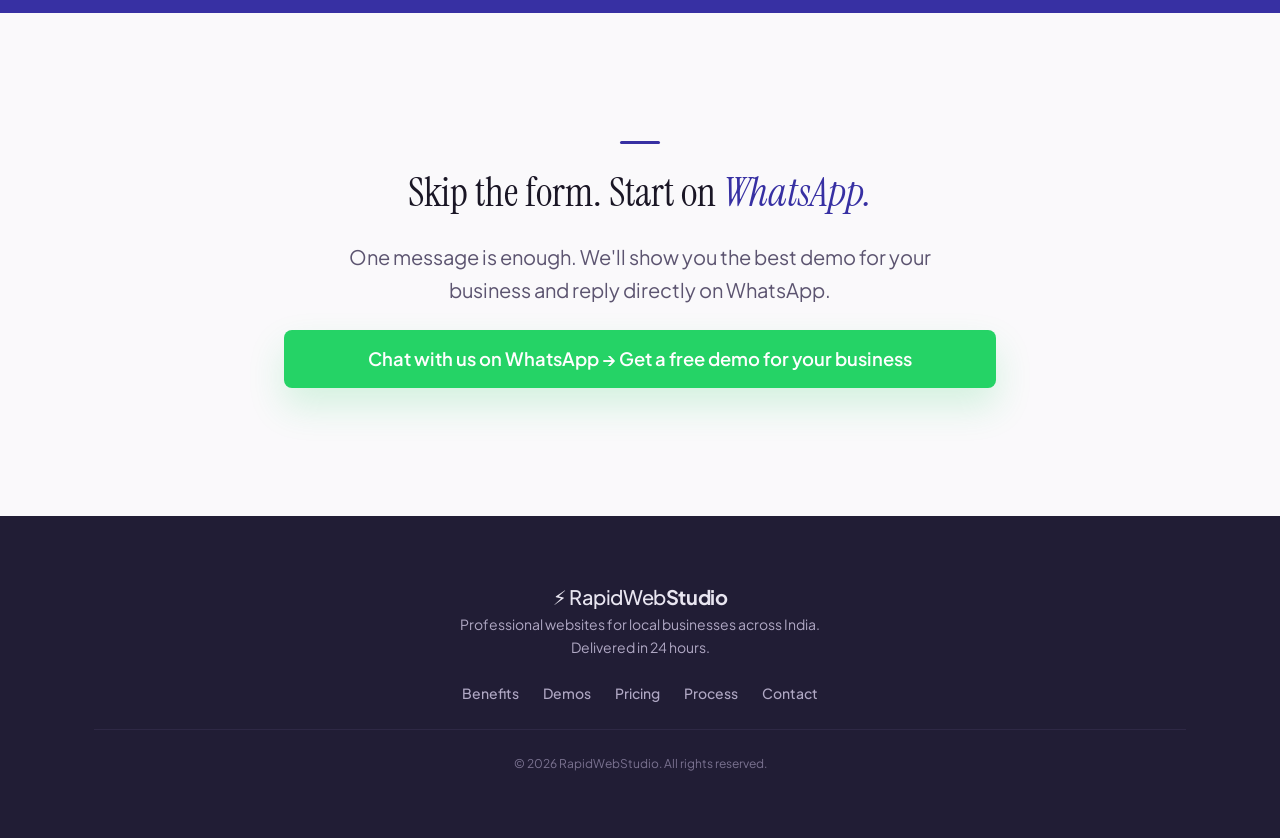
==== commit b5d7ba1a: "update website" ====
--- a/index.html
+++ b/index.html
@@ -9,7 +9,7 @@
     <link rel="preconnect" href="https://fonts.googleapis.com">
     <link rel="preconnect" href="https://fonts.gstatic.com" crossorigin>
     <link href="https://fonts.googleapis.com/css2?family=Instrument+Serif:ital@0;1&family=Plus+Jakarta+Sans:wght@400;500;600;700&display=swap" rel="stylesheet">
-    <link rel="stylesheet" href="style.css?v=15">
+    <link rel="stylesheet" href="style.css?v=16">
     <meta property="og:title" content="RapidWebStudio — Professional Websites for Local Businesses">
     <meta property="og:description" content="Get a professional, mobile-optimized website for your local business in just 24 hours. One-time ₹6,000 payment.">
     <meta property="og:type" content="website">
@@ -29,7 +29,7 @@
                     <li><a href="#contact" class="navbar__link">Contact</a></li>
                 </ul>
             </nav>
-            <a href="#contact" class="btn btn--primary navbar__cta">Get Started</a>
+            <a href="https://wa.me/918668582490?text=Hi%2C%20I%20want%20a%20free%20demo%20for%20my%20business" class="btn btn--whatsapp navbar__cta" target="_blank" rel="noopener">WhatsApp Us</a>
             <button class="navbar__hamburger" id="hamburgerBtn" aria-label="Toggle menu" aria-expanded="false">
                 <span></span>
                 <span></span>
@@ -48,17 +48,11 @@
                     <h1 class="hero__title">Professional Websites<br class="desktop-br"> for <em>Local Businesses</em></h1>
                     <p class="hero__text">We build mobile-optimized, lead-focused landing pages for clinics, restaurants, salons, and gyms across India. One flat fee, delivered tomorrow.</p>
                     <div class="hero__actions">
-                        <a href="#contact" class="btn btn--accent">Get My Website</a>
+                        <a href="https://wa.me/918668582490?text=Hi%2C%20I%20want%20a%20free%20demo%20for%20my%20business" class="btn btn--whatsapp" target="_blank" rel="noopener">Get Free Demo on WhatsApp</a>
                         <a href="#demos" class="btn btn--outline">View Demos</a>
                     </div>
                     <div class="hero__trust">
-                        <div class="hero__avatars">
-                            <span class="hero__avatar">AK</span>
-                            <span class="hero__avatar">PR</span>
-                            <span class="hero__avatar">SM</span>
-                            <span class="hero__avatar">VG</span>
-                        </div>
-                        <span class="hero__trust-text">Trusted by <strong>50+ local businesses</strong></span>
+                        <span class="hero__availability">Currently accepting 5 new clients this month</span>
                     </div>
                 </div>
                 <div class="hero__visual" aria-hidden="true">
@@ -128,7 +122,7 @@
                         </div>
                         <div>
                             <h3 class="benefits__heading">Lead-Focused Design</h3>
-                            <p class="benefits__desc">Built to convert visitors into customers with clear CTAs, contact forms, and WhatsApp integration.</p>
+                            <p class="benefits__desc">Built to convert visitors into customers with clear CTAs and a WhatsApp-first contact flow.</p>
                         </div>
                     </div>
                     <div class="benefits__item reveal reveal-delay-3">
@@ -256,7 +250,7 @@
                     <p class="pricing__note">Domain &amp; hosting charged separately.</p>
 
                     <div class="pricing__action">
-                        <a href="#contact" class="btn btn--accent btn--lg pricing__cta">Get My Website &mdash; &#8377;6,000</a>
+                        <a href="https://wa.me/918668582490?text=Hi%2C%20I%20want%20a%20free%20demo%20for%20my%20business" class="btn btn--whatsapp btn--lg pricing__cta" target="_blank" rel="noopener">Get Free Demo on WhatsApp</a>
                         <a href="#demos" class="pricing__demo">See all demos &rarr;</a>
                     </div>
                 </div>
@@ -274,8 +268,8 @@
                     <div class="process__step reveal reveal-delay-0">
                         <div class="process__number">1</div>
                         <div class="process__connector" aria-hidden="true"></div>
-                        <h3 class="process__label">Send Your Details</h3>
-                        <p class="process__desc">Share your business name, services, photos, and contact info via our form or WhatsApp.</p>
+                        <h3 class="process__label">Message on WhatsApp</h3>
+                        <p class="process__desc">Send your business name, services, and any reference links on WhatsApp. We take it from there.</p>
                     </div>
                     <div class="process__step reveal reveal-delay-1">
                         <div class="process__number">2</div>
@@ -304,8 +298,8 @@
                 <h2 class="cta-banner__title">Launch Your Business Website <em>Today</em></h2>
                 <p class="cta-banner__text">Stop losing customers to competitors who are already online. Get your professional website in 24 hours.</p>
                 <div class="cta-banner__actions">
-                    <a href="#contact" class="btn btn--white">Get My Website &mdash; &#8377;6,000</a>
-                    <a href="https://wa.me/918668582490?text=Hi%2C%20I%20want%20a%20website%20for%20my%20business" class="btn btn--white-outline" target="_blank" rel="noopener">Message on WhatsApp</a>
+                    <a href="https://wa.me/918668582490?text=Hi%2C%20I%20want%20a%20free%20demo%20for%20my%20business" class="btn btn--whatsapp btn--lg" target="_blank" rel="noopener">Chat on WhatsApp</a>
+                    <a href="#demos" class="btn btn--white-outline">View Demos</a>
                 </div>
             </div>
         </section>
@@ -313,65 +307,10 @@
         <!-- ========== CONTACT ========== -->
         <section class="contact section" id="contact">
             <div class="container contact__inner">
-                <div class="contact__form-col">
-                    <span class="section__accent-line"></span>
-                    <h2 class="section__title">Get Your Website</h2>
-                    <p class="contact__lead">Fill in your details and we'll get back to you within 2 hours on WhatsApp.</p>
-                    <form class="contact__form" id="contactForm" novalidate aria-live="polite">
-                        <div class="form-status" id="formStatus" role="status" aria-live="polite"></div>
-                        <div class="form-group">
-                            <label for="contactName" class="form-label">Your Name <span class="form-required" aria-hidden="true">*</span></label>
-                            <input type="text" id="contactName" name="name" class="form-input" placeholder="e.g. Priya Sharma" required autocomplete="name" minlength="2" maxlength="80" aria-describedby="contactNameError">
-                            <span class="form-error" id="contactNameError" role="alert"></span>
-                        </div>
-                        <div class="form-group">
-                            <label for="contactBusiness" class="form-label">Business Name <span class="form-required" aria-hidden="true">*</span></label>
-                            <input type="text" id="contactBusiness" name="business" class="form-input" placeholder="e.g. Sharma Dental Clinic" required minlength="2" maxlength="120" aria-describedby="contactBusinessError">
-                            <span class="form-error" id="contactBusinessError" role="alert"></span>
-                        </div>
-                        <div class="form-group">
-                            <label for="contactPhone" class="form-label">Phone Number <span class="form-required" aria-hidden="true">*</span></label>
-                            <input type="tel" id="contactPhone" name="phone" class="form-input" placeholder="e.g. 98765 43210" required autocomplete="tel" inputmode="numeric" pattern="[0-9\s]{10,}" minlength="10" maxlength="15" aria-describedby="contactPhoneError">
-                            <span class="form-error" id="contactPhoneError" role="alert"></span>
-                        </div>
-                        <div class="form-group">
-                            <label for="contactMessage" class="form-label">Tell Us About Your Business</label>
-                            <textarea id="contactMessage" name="message" class="form-input form-textarea" rows="4" placeholder="What services do you offer? Any specific requirements?" maxlength="500"></textarea>
-                            <span class="form-char-count" id="messageCharCount" aria-live="off">0 / 500</span>
-                        </div>
-                        <div class="form-actions">
-                            <button type="submit" class="btn btn--accent btn--lg contact__submit">Send via WhatsApp</button>
-                            <button type="button" class="btn btn--ghost form-clear" id="formClearBtn" aria-label="Clear all form fields">Clear Form</button>
-                        </div>
-                    </form>
-                </div>
-                <aside class="contact__sidebar">
-                    <div class="contact__info-card reveal reveal-delay-0">
-                        <svg width="22" height="22" viewBox="0 0 24 24" fill="none" stroke="currentColor" stroke-width="2" stroke-linecap="round" stroke-linejoin="round"><path d="M22 16.92v3a2 2 0 0 1-2.18 2 19.79 19.79 0 0 1-8.63-3.07 19.5 19.5 0 0 1-6-6 19.79 19.79 0 0 1-3.07-8.67A2 2 0 0 1 4.11 2h3a2 2 0 0 1 2 1.72 12.84 12.84 0 0 0 .7 2.81 2 2 0 0 1-.45 2.11L8.09 9.91a16 16 0 0 0 6 6l1.27-1.27a2 2 0 0 1 2.11-.45 12.84 12.84 0 0 0 2.81.7A2 2 0 0 1 22 16.92z"/></svg>
-                        <div>
-                            <p class="contact__info-label">Phone</p>
-                            <a href="tel:+918668582490" class="contact__info-value">+91 86685 82490</a>
-                        </div>
-                    </div>
-                    <div class="contact__info-card reveal reveal-delay-1">
-                        <svg width="22" height="22" viewBox="0 0 24 24" fill="none" stroke="currentColor" stroke-width="2" stroke-linecap="round" stroke-linejoin="round"><path d="M4 4h16c1.1 0 2 .9 2 2v12c0 1.1-.9 2-2 2H4c-1.1 0-2-.9-2-2V6c0-1.1.9-2 2-2z"/><polyline points="22,6 12,13 2,6"/></svg>
-                        <div>
-                            <p class="contact__info-label">Email</p>
-                            <a href="mailto:awasthiranveer6@gmail.com" class="contact__info-value">awasthiranveer6@gmail.com</a>
-                        </div>
-                    </div>
-                    <div class="contact__info-card reveal reveal-delay-2">
-                        <svg width="22" height="22" viewBox="0 0 24 24" fill="none" stroke="currentColor" stroke-width="2" stroke-linecap="round" stroke-linejoin="round"><path d="M21 11.5a8.38 8.38 0 0 1-.9 3.8 8.5 8.5 0 0 1-7.6 4.7 8.38 8.38 0 0 1-3.8-.9L3 21l1.9-5.7a8.38 8.38 0 0 1-.9-3.8 8.5 8.5 0 0 1 4.7-7.6 8.38 8.38 0 0 1 3.8-.9h.5a8.48 8.48 0 0 1 8 8v.5z"/></svg>
-                        <div>
-                            <p class="contact__info-label">WhatsApp</p>
-                            <a href="https://wa.me/918668582490" class="contact__info-value" target="_blank" rel="noopener">Chat with us</a>
-                        </div>
-                    </div>
-                    <a href="https://wa.me/918668582490?text=Hi%2C%20I%20want%20a%20website%20for%20my%20business" class="btn btn--whatsapp contact__wa-btn" target="_blank" rel="noopener">
-                        <svg width="20" height="20" viewBox="0 0 24 24" fill="currentColor"><path d="M17.472 14.382c-.297-.149-1.758-.867-2.03-.967-.273-.099-.471-.148-.67.15-.197.297-.767.966-.94 1.164-.173.199-.347.223-.644.075-.297-.15-1.255-.463-2.39-1.475-.883-.788-1.48-1.761-1.653-2.059-.173-.297-.018-.458.13-.606.134-.133.298-.347.446-.52.149-.174.198-.298.298-.497.099-.198.05-.371-.025-.52-.075-.149-.669-1.612-.916-2.207-.242-.579-.487-.5-.669-.51-.173-.008-.371-.01-.57-.01-.198 0-.52.074-.792.372-.272.297-1.04 1.016-1.04 2.479 0 1.462 1.065 2.875 1.213 3.074.149.198 2.096 3.2 5.077 4.487.709.306 1.262.489 1.694.625.712.227 1.36.195 1.871.118.571-.085 1.758-.719 2.006-1.413.248-.694.248-1.289.173-1.413-.074-.124-.272-.198-.57-.347m-5.421 7.403h-.004a9.87 9.87 0 0 1-5.031-1.378l-.361-.214-3.741.982.998-3.648-.235-.374a9.86 9.86 0 0 1-1.51-5.26c.001-5.45 4.436-9.884 9.888-9.884 2.64 0 5.122 1.03 6.988 2.898a9.825 9.825 0 0 1 2.893 6.994c-.003 5.45-4.437 9.884-9.885 9.884m8.413-18.297A11.815 11.815 0 0 0 12.05 0C5.495 0 .16 5.335.157 11.892c0 2.096.547 4.142 1.588 5.945L.057 24l6.305-1.654a11.882 11.882 0 0 0 5.683 1.448h.005c6.554 0 11.89-5.335 11.893-11.893a11.821 11.821 0 0 0-3.48-8.413z"/></svg>
-                        Message on WhatsApp
-                    </a>
-                </aside>
+                <span class="section__accent-line"></span>
+                <h2 class="section__title">Skip the form. Start on <em>WhatsApp.</em></h2>
+                <p class="contact__lead">One message is enough. We'll show you the best demo for your business and reply directly on WhatsApp.</p>
+                <a href="https://wa.me/918668582490?text=Hi%2C%20I%20want%20a%20free%20demo%20for%20my%20business" class="btn btn--whatsapp btn--lg contact__direct-cta" target="_blank" rel="noopener">Chat with us on WhatsApp &rarr; Get a free demo for your business</a>
             </div>
         </section>
 
@@ -396,10 +335,10 @@
     </footer>
 
     <!-- ========== WHATSAPP FLOATING BUTTON ========== -->
-    <a href="https://wa.me/918668582490?text=Hi%2C%20I%20want%20a%20website%20for%20my%20business" class="whatsapp-float" target="_blank" rel="noopener" aria-label="Chat on WhatsApp">
+    <a href="https://wa.me/918668582490?text=Hi%2C%20I%20want%20a%20free%20demo%20for%20my%20business" class="whatsapp-float" target="_blank" rel="noopener" aria-label="Chat on WhatsApp">
         <svg width="28" height="28" viewBox="0 0 24 24" fill="#fafafa"><path d="M17.472 14.382c-.297-.149-1.758-.867-2.03-.967-.273-.099-.471-.148-.67.15-.197.297-.767.966-.94 1.164-.173.199-.347.223-.644.075-.297-.15-1.255-.463-2.39-1.475-.883-.788-1.48-1.761-1.653-2.059-.173-.297-.018-.458.13-.606.134-.133.298-.347.446-.52.149-.174.198-.298.298-.497.099-.198.05-.371-.025-.52-.075-.149-.669-1.612-.916-2.207-.242-.579-.487-.5-.669-.51-.173-.008-.371-.01-.57-.01-.198 0-.52.074-.792.372-.272.297-1.04 1.016-1.04 2.479 0 1.462 1.065 2.875 1.213 3.074.149.198 2.096 3.2 5.077 4.487.709.306 1.262.489 1.694.625.712.227 1.36.195 1.871.118.571-.085 1.758-.719 2.006-1.413.248-.694.248-1.289.173-1.413-.074-.124-.272-.198-.57-.347m-5.421 7.403h-.004a9.87 9.87 0 0 1-5.031-1.378l-.361-.214-3.741.982.998-3.648-.235-.374a9.86 9.86 0 0 1-1.51-5.26c.001-5.45 4.436-9.884 9.888-9.884 2.64 0 5.122 1.03 6.988 2.898a9.825 9.825 0 0 1 2.893 6.994c-.003 5.45-4.437 9.884-9.885 9.884m8.413-18.297A11.815 11.815 0 0 0 12.05 0C5.495 0 .16 5.335.157 11.892c0 2.096.547 4.142 1.588 5.945L.057 24l6.305-1.654a11.882 11.882 0 0 0 5.683 1.448h.005c6.554 0 11.89-5.335 11.893-11.893a11.821 11.821 0 0 0-3.48-8.413z"/></svg>
     </a>
 
-    <script src="script.js"></script>
+    <script src="script.js?v=2"></script>
 </body>
 </html>
--- a/style.css
+++ b/style.css
@@ -505,42 +505,26 @@
     gap: var(--sp-4);
 }
 
-.hero__avatars {
-    display: flex;
-}
-
-.hero__avatar {
-    display: flex;
+.hero__availability {
+    display: inline-flex;
     align-items: center;
-    justify-content: center;
-    width: 36px;
-    height: 36px;
+    gap: var(--sp-3);
+    padding: var(--sp-3) var(--sp-4);
+    border-radius: 999px;
+    background: rgba(37, 211, 102, 0.1);
+    border: 1px solid rgba(37, 211, 102, 0.28);
+    color: var(--clr-text);
+    font-size: var(--text-sm);
+    font-weight: 600;
+}
+
+.hero__availability::before {
+    content: '';
+    width: 10px;
+    height: 10px;
     border-radius: 50%;
-    background: var(--clr-primary);
-    color: #f0eef5;
-    font-size: 0.7rem;
-    font-weight: 700;
-    letter-spacing: 0.02em;
-    border: 2px solid var(--clr-bg);
-    margin-left: -8px;
-}
-
-.hero__avatar:first-child {
-    margin-left: 0;
-}
-
-.hero__avatar:nth-child(2) { background: var(--clr-primary-light); }
-.hero__avatar:nth-child(3) { background: #7c3aed; }
-.hero__avatar:nth-child(4) { background: var(--clr-accent); }
-
-.hero__trust-text {
-    font-size: var(--text-sm);
-    color: var(--clr-text-secondary);
-}
-
-.hero__trust-text strong {
-    color: var(--clr-text);
-    font-weight: 600;
+    background: var(--clr-whatsapp);
+    box-shadow: 0 0 0 6px rgba(37, 211, 102, 0.14);
 }
 
 /* ---- CSS Mockup Illustration ---- */
@@ -1080,202 +1064,32 @@
 
 /* ======================== CONTACT ======================== */
 .contact__inner {
-    display: grid;
-    grid-template-columns: 1fr;
-    gap: var(--sp-16);
+    display: flex;
+    flex-direction: column;
+    align-items: center;
+    gap: var(--sp-6);
+    text-align: center;
+    max-width: 760px;
+}
+
+.contact__inner .section__accent-line {
+    margin-inline: auto;
+    margin-bottom: 0;
 }
 
 .contact__lead {
     font-size: var(--text-lg);
     color: var(--clr-text-secondary);
-    margin-top: var(--sp-4);
-    margin-bottom: var(--sp-8);
-}
-
-.contact__form {
-    display: flex;
-    flex-direction: column;
-    gap: var(--sp-6);
-}
-
-.form-group {
-    display: flex;
-    flex-direction: column;
-    gap: var(--sp-2);
-}
-
-.form-label {
-    font-size: var(--text-sm);
-    font-weight: 600;
-    color: var(--clr-text);
-}
-
-.form-input {
-    padding: var(--sp-3) var(--sp-4);
-    background: var(--clr-surface);
-    border: 1.5px solid var(--clr-border-strong);
-    border-radius: var(--radius-md);
-    font-size: var(--text-base);
-    color: var(--clr-text);
-    transition: border-color 200ms var(--ease-out-quart),
-                box-shadow 200ms var(--ease-out-quart);
-    min-height: 48px;
-}
-
-.form-input::placeholder {
-    color: var(--clr-text-muted);
-}
-
-.form-input:focus {
-    border-color: var(--clr-primary);
-    box-shadow: 0 0 0 3px rgba(55, 48, 163, 0.1);
-    outline: none;
-}
-
-.form-input--valid {
-    border-color: var(--clr-success);
-}
-
-.form-input--valid:focus {
-    border-color: var(--clr-success);
-    box-shadow: 0 0 0 3px rgba(5, 150, 105, 0.1);
-}
-
-.form-input--error {
-    border-color: #dc2626;
-    box-shadow: 0 0 0 3px rgba(220, 38, 38, 0.08);
-}
-
-.form-input--error:focus {
-    border-color: #dc2626;
-    box-shadow: 0 0 0 3px rgba(220, 38, 38, 0.12);
-}
-
-.form-error {
-    display: block;
-    font-size: var(--text-xs);
-    font-weight: 500;
-    color: #dc2626;
-    min-height: 0;
-    overflow: hidden;
-    transition: min-height 200ms var(--ease-out-quart),
-                opacity 200ms var(--ease-out-quart);
-    opacity: 0;
-}
-
-.form-error.is-visible {
-    min-height: 1.2em;
-    opacity: 1;
-    margin-top: var(--sp-1);
-}
-
-.form-textarea {
-    resize: vertical;
-    min-height: 100px;
-}
-
-.form-required {
-    color: #dc2626;
-    font-weight: 400;
-}
-
-.form-char-count {
-    font-size: var(--text-xs);
-    color: var(--clr-text-muted);
-    text-align: right;
-    margin-top: var(--sp-1);
-    transition: color 200ms var(--ease-out-quart);
-}
-
-.form-char-count--near {
-    color: var(--clr-accent);
-}
-
-.form-char-count--limit {
-    color: #dc2626;
-    font-weight: 600;
-}
-
-.form-actions {
-    display: flex;
-    align-items: center;
-    gap: var(--sp-4);
-    flex-wrap: wrap;
-}
-
-.form-status {
-    display: none;
-    padding: var(--sp-3) var(--sp-4);
-    border-radius: var(--radius-md);
-    font-size: var(--text-sm);
-    font-weight: 500;
-}
-
-.form-status--draft {
-    display: flex;
-    align-items: center;
-    gap: var(--sp-2);
-    background: #eff6ff;
-    color: #1e40af;
-    border: 1px solid #bfdbfe;
-}
-
-.form-status--success {
-    display: flex;
-    align-items: center;
-    gap: var(--sp-2);
-    background: #f0fdf4;
-    color: #166534;
-    border: 1px solid #bbf7d0;
-}
-
-.contact__submit {
-    align-self: flex-start;
-}
-
-.contact__sidebar {
-    display: flex;
-    flex-direction: column;
-    gap: var(--sp-4);
-}
-
-.contact__info-card {
-    display: flex;
-    align-items: center;
-    gap: var(--sp-4);
-    padding: var(--sp-4) var(--sp-6);
-    background: var(--clr-bg-alt);
-    border: 1px solid var(--clr-border);
-    border-radius: var(--radius-md);
-}
-
-.contact__info-card svg {
-    flex-shrink: 0;
-    color: var(--clr-primary);
-}
-
-.contact__info-label {
-    font-size: var(--text-xs);
-    font-weight: 600;
-    text-transform: uppercase;
-    letter-spacing: 0.06em;
-    color: var(--clr-text-muted);
-    margin-bottom: 2px;
-}
-
-.contact__info-value {
-    font-size: var(--text-sm);
-    font-weight: 600;
-    color: var(--clr-text);
-    transition: color 200ms var(--ease-out-quart);
-}
-
-.contact__info-value:hover {
-    color: var(--clr-primary);
-}
-
-.contact__wa-btn {
-    margin-top: var(--sp-4);
+    max-width: 40ch;
+}
+
+.contact__direct-cta {
+    width: min(100%, 720px);
+    padding: var(--sp-4) clamp(24px, 4vw, 40px);
+    font-size: clamp(1rem, 0.35vw + 0.95rem, 1.15rem);
+    line-height: 1.4;
+    white-space: normal;
+    box-shadow: 0 18px 36px rgba(37, 211, 102, 0.18);
 }
 
 /* ======================== FOOTER ======================== */
@@ -1603,7 +1417,6 @@
 
     /* -- Contact -- */
     .contact__inner {
-        grid-template-columns: 1fr;
         gap: var(--sp-8);
     }
 
@@ -1611,26 +1424,8 @@
         font-size: var(--text-base);
     }
 
-    .contact__sidebar {
-        gap: var(--sp-3);
-    }
-
-    .contact__info-card {
-        padding: var(--sp-3) var(--sp-4);
-    }
-
-    .contact__info-value {
-        overflow-wrap: break-word;
-        word-break: break-all;
-    }
-
-    .form-actions {
-        flex-direction: column;
-    }
-
-    .form-actions .btn {
+    .contact__direct-cta {
         width: 100%;
-        justify-content: center;
     }
 
     /* -- Footer -- */
@@ -1665,9 +1460,6 @@
         grid-template-columns: repeat(2, 1fr);
     }
 
-    .contact__inner {
-        grid-template-columns: 3fr 2fr;
-    }
 }
 
 /* --- Small desktop (768px+) --- */
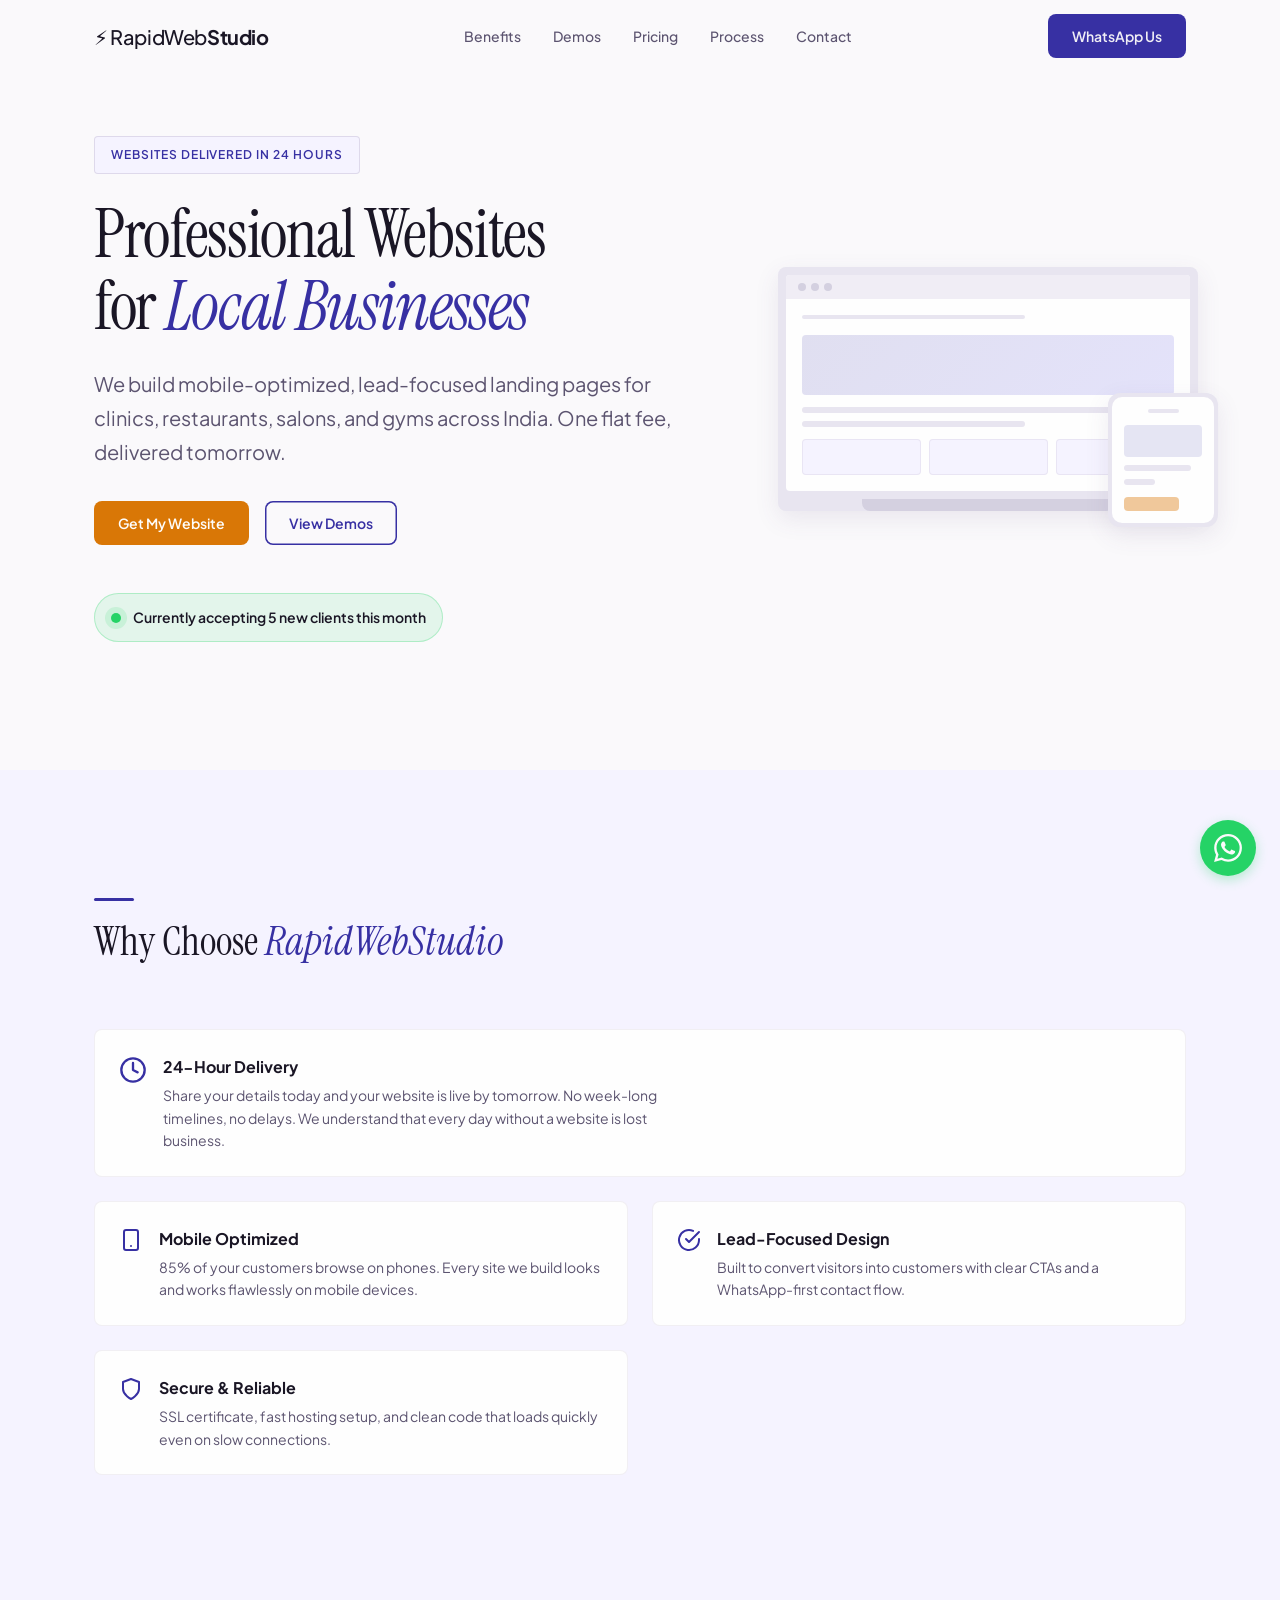
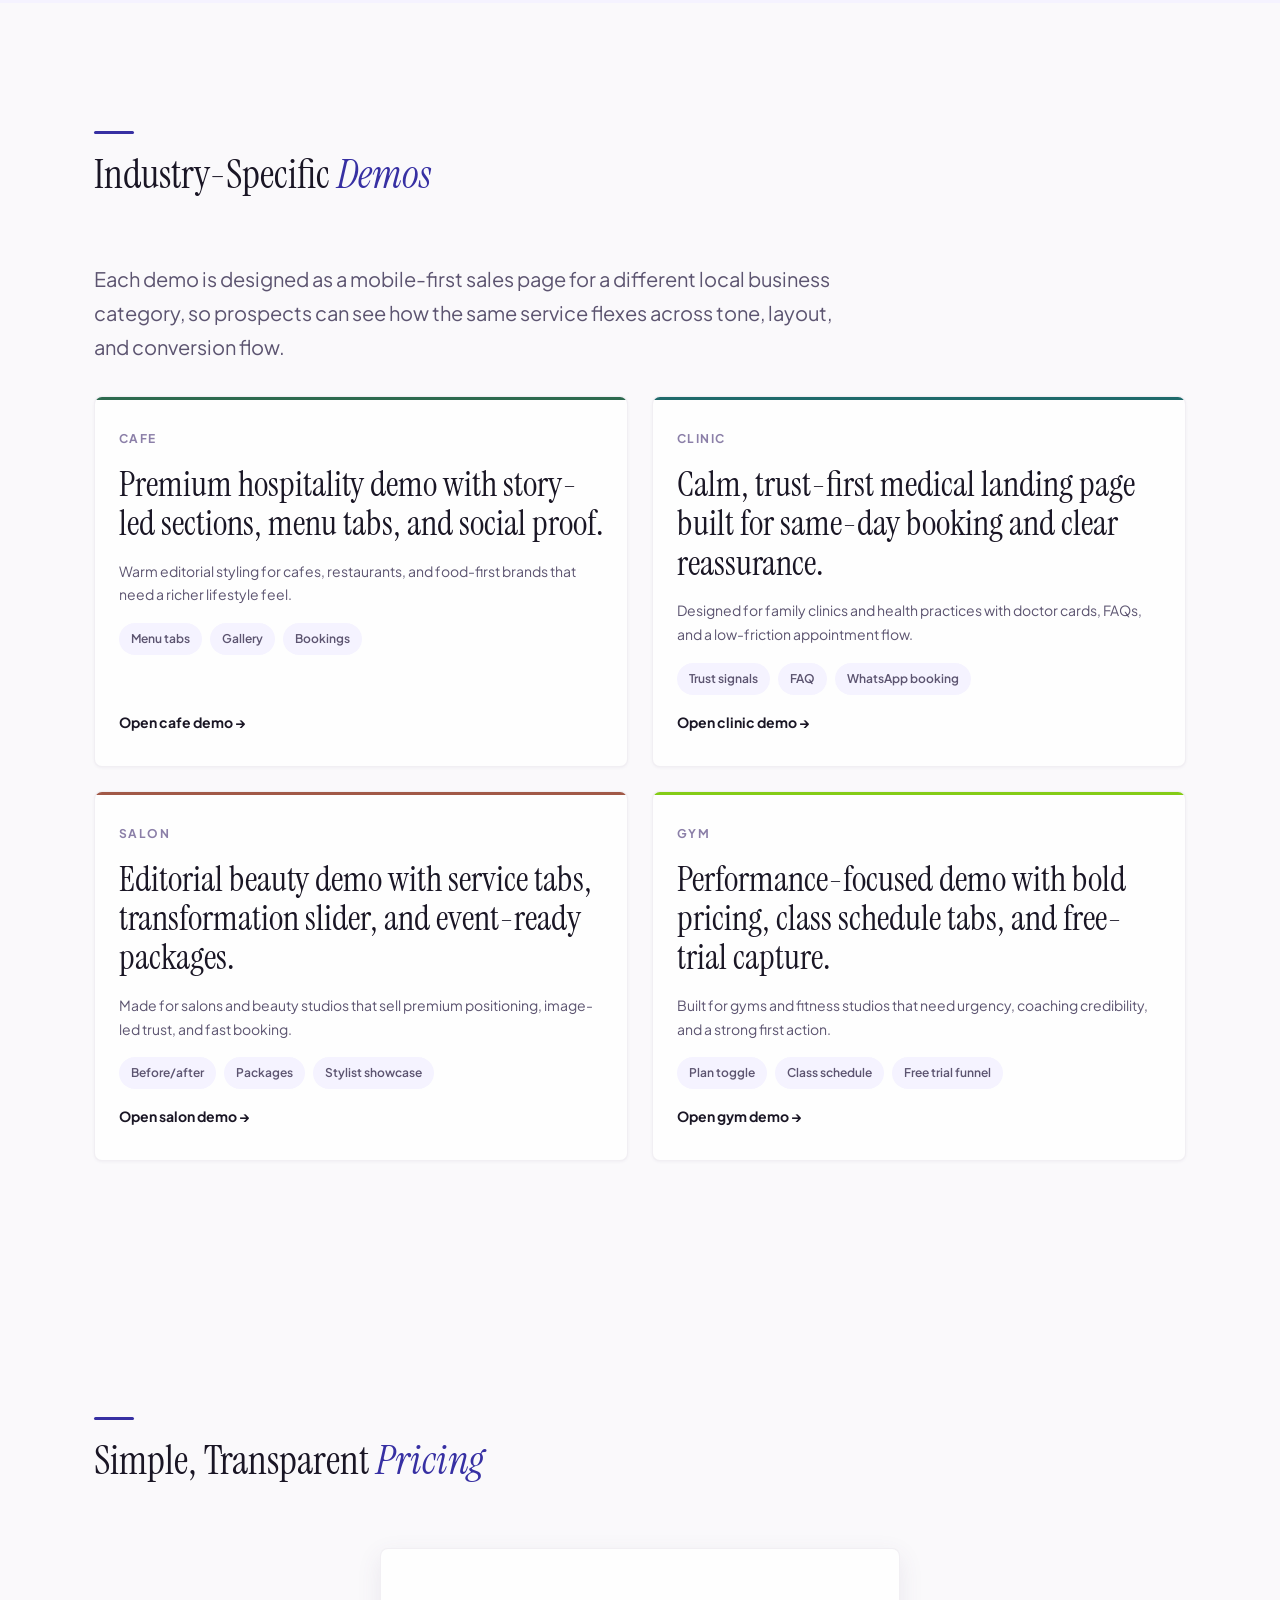
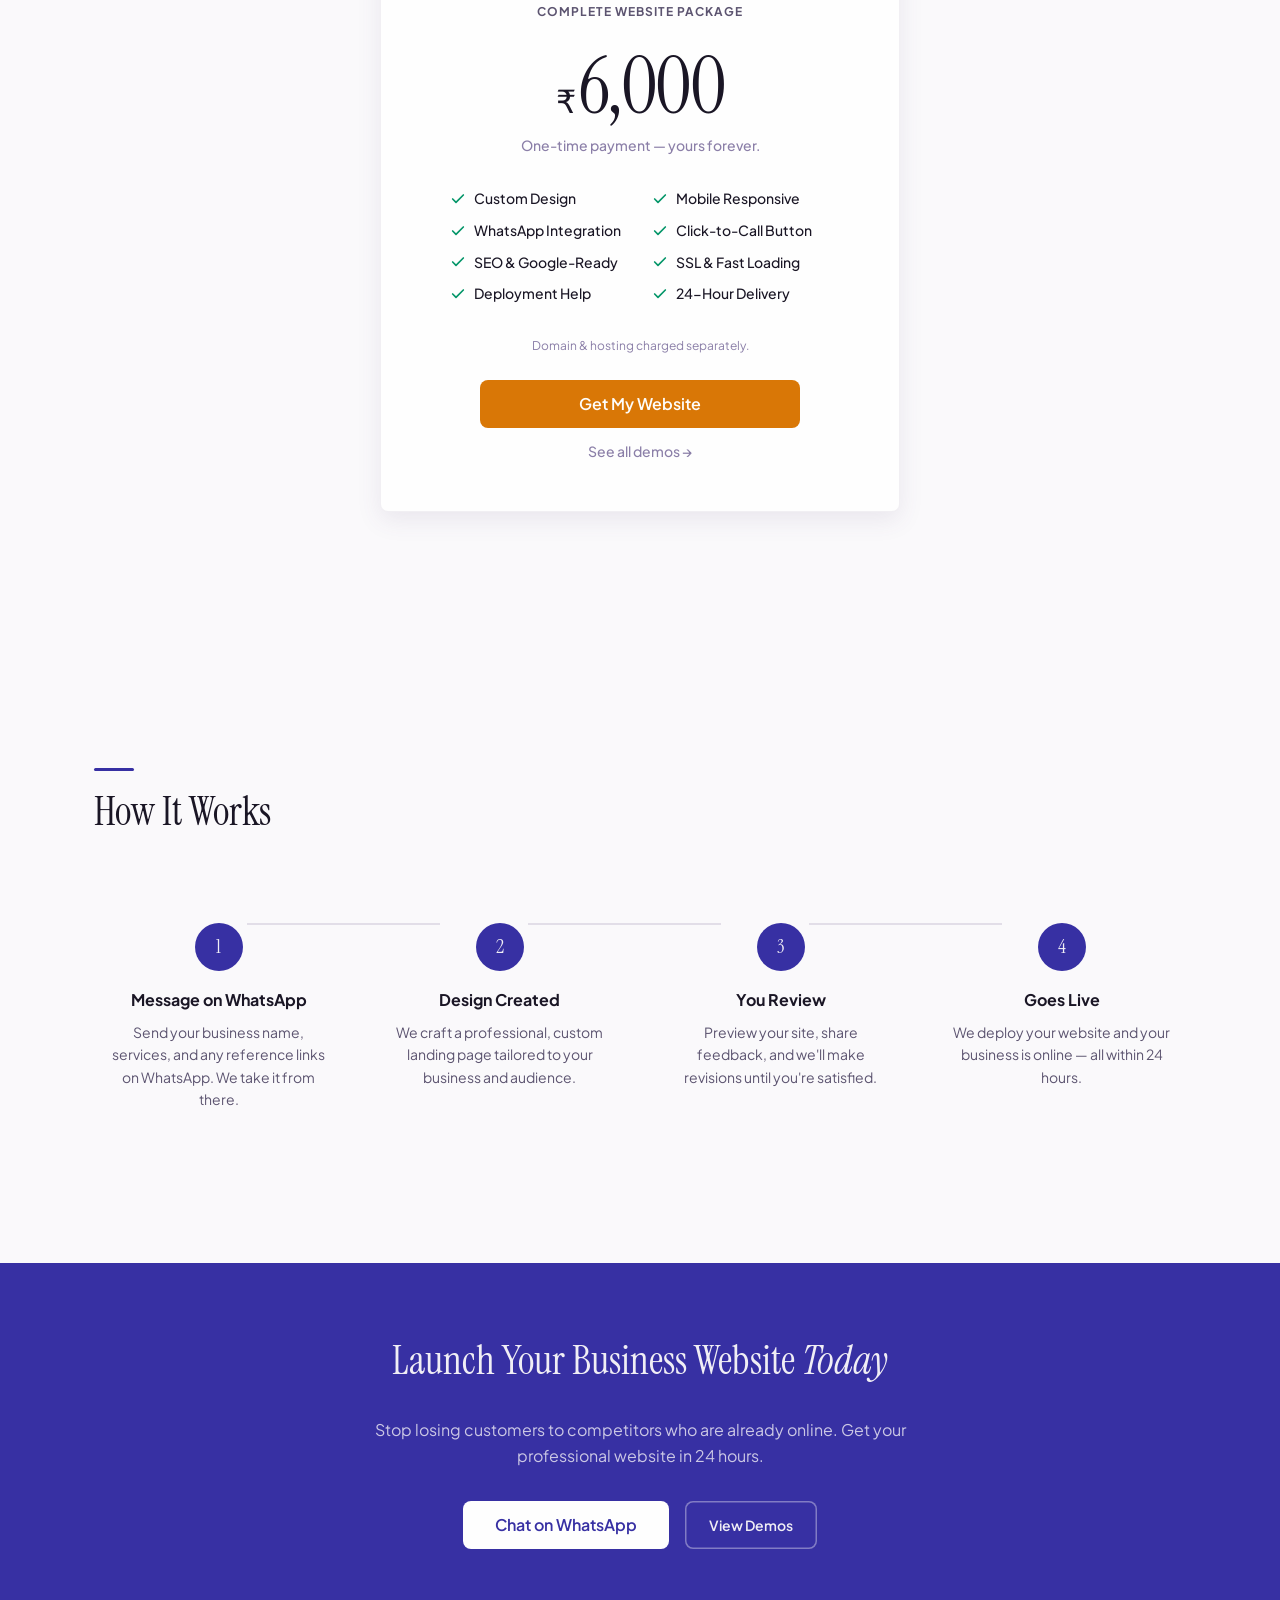
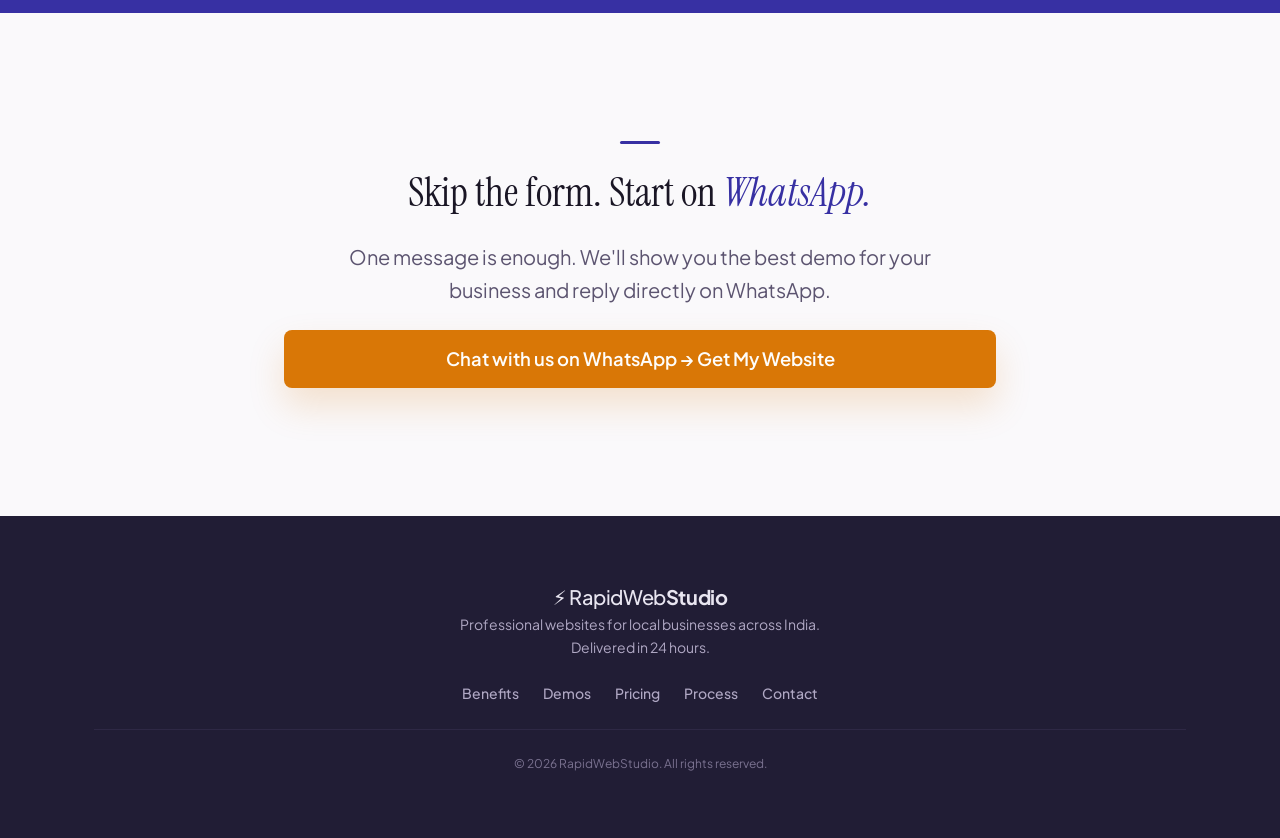
==== commit df315a26: "update website" ====
--- a/index.html
+++ b/index.html
@@ -29,7 +29,7 @@
                     <li><a href="#contact" class="navbar__link">Contact</a></li>
                 </ul>
             </nav>
-            <a href="https://wa.me/918668582490?text=Hi%2C%20I%20want%20a%20free%20demo%20for%20my%20business" class="btn btn--whatsapp navbar__cta" target="_blank" rel="noopener">WhatsApp Us</a>
+            <a href="https://wa.me/918668582490?text=Hi%2C%20I%20want%20a%20website%20for%20my%20business" class="btn btn--primary navbar__cta" target="_blank" rel="noopener">WhatsApp Us</a>
             <button class="navbar__hamburger" id="hamburgerBtn" aria-label="Toggle menu" aria-expanded="false">
                 <span></span>
                 <span></span>
@@ -48,7 +48,7 @@
                     <h1 class="hero__title">Professional Websites<br class="desktop-br"> for <em>Local Businesses</em></h1>
                     <p class="hero__text">We build mobile-optimized, lead-focused landing pages for clinics, restaurants, salons, and gyms across India. One flat fee, delivered tomorrow.</p>
                     <div class="hero__actions">
-                        <a href="https://wa.me/918668582490?text=Hi%2C%20I%20want%20a%20free%20demo%20for%20my%20business" class="btn btn--whatsapp" target="_blank" rel="noopener">Get Free Demo on WhatsApp</a>
+                        <a href="https://wa.me/918668582490?text=Hi%2C%20I%20want%20a%20website%20for%20my%20business" class="btn btn--accent" target="_blank" rel="noopener">Get My Website</a>
                         <a href="#demos" class="btn btn--outline">View Demos</a>
                     </div>
                     <div class="hero__trust">
@@ -250,7 +250,7 @@
                     <p class="pricing__note">Domain &amp; hosting charged separately.</p>
 
                     <div class="pricing__action">
-                        <a href="https://wa.me/918668582490?text=Hi%2C%20I%20want%20a%20free%20demo%20for%20my%20business" class="btn btn--whatsapp btn--lg pricing__cta" target="_blank" rel="noopener">Get Free Demo on WhatsApp</a>
+                        <a href="https://wa.me/918668582490?text=Hi%2C%20I%20want%20a%20website%20for%20my%20business" class="btn btn--accent btn--lg pricing__cta" target="_blank" rel="noopener">Get My Website</a>
                         <a href="#demos" class="pricing__demo">See all demos &rarr;</a>
                     </div>
                 </div>
@@ -298,7 +298,7 @@
                 <h2 class="cta-banner__title">Launch Your Business Website <em>Today</em></h2>
                 <p class="cta-banner__text">Stop losing customers to competitors who are already online. Get your professional website in 24 hours.</p>
                 <div class="cta-banner__actions">
-                    <a href="https://wa.me/918668582490?text=Hi%2C%20I%20want%20a%20free%20demo%20for%20my%20business" class="btn btn--whatsapp btn--lg" target="_blank" rel="noopener">Chat on WhatsApp</a>
+                    <a href="https://wa.me/918668582490?text=Hi%2C%20I%20want%20a%20website%20for%20my%20business" class="btn btn--white btn--lg" target="_blank" rel="noopener">Chat on WhatsApp</a>
                     <a href="#demos" class="btn btn--white-outline">View Demos</a>
                 </div>
             </div>
@@ -310,7 +310,7 @@
                 <span class="section__accent-line"></span>
                 <h2 class="section__title">Skip the form. Start on <em>WhatsApp.</em></h2>
                 <p class="contact__lead">One message is enough. We'll show you the best demo for your business and reply directly on WhatsApp.</p>
-                <a href="https://wa.me/918668582490?text=Hi%2C%20I%20want%20a%20free%20demo%20for%20my%20business" class="btn btn--whatsapp btn--lg contact__direct-cta" target="_blank" rel="noopener">Chat with us on WhatsApp &rarr; Get a free demo for your business</a>
+                <a href="https://wa.me/918668582490?text=Hi%2C%20I%20want%20a%20website%20for%20my%20business" class="btn btn--accent btn--lg contact__direct-cta" target="_blank" rel="noopener">Chat with us on WhatsApp &rarr; Get My Website</a>
             </div>
         </section>
 
@@ -335,7 +335,7 @@
     </footer>
 
     <!-- ========== WHATSAPP FLOATING BUTTON ========== -->
-    <a href="https://wa.me/918668582490?text=Hi%2C%20I%20want%20a%20free%20demo%20for%20my%20business" class="whatsapp-float" target="_blank" rel="noopener" aria-label="Chat on WhatsApp">
+    <a href="https://wa.me/918668582490?text=Hi%2C%20I%20want%20a%20website%20for%20my%20business" class="whatsapp-float" target="_blank" rel="noopener" aria-label="Chat on WhatsApp">
         <svg width="28" height="28" viewBox="0 0 24 24" fill="#fafafa"><path d="M17.472 14.382c-.297-.149-1.758-.867-2.03-.967-.273-.099-.471-.148-.67.15-.197.297-.767.966-.94 1.164-.173.199-.347.223-.644.075-.297-.15-1.255-.463-2.39-1.475-.883-.788-1.48-1.761-1.653-2.059-.173-.297-.018-.458.13-.606.134-.133.298-.347.446-.52.149-.174.198-.298.298-.497.099-.198.05-.371-.025-.52-.075-.149-.669-1.612-.916-2.207-.242-.579-.487-.5-.669-.51-.173-.008-.371-.01-.57-.01-.198 0-.52.074-.792.372-.272.297-1.04 1.016-1.04 2.479 0 1.462 1.065 2.875 1.213 3.074.149.198 2.096 3.2 5.077 4.487.709.306 1.262.489 1.694.625.712.227 1.36.195 1.871.118.571-.085 1.758-.719 2.006-1.413.248-.694.248-1.289.173-1.413-.074-.124-.272-.198-.57-.347m-5.421 7.403h-.004a9.87 9.87 0 0 1-5.031-1.378l-.361-.214-3.741.982.998-3.648-.235-.374a9.86 9.86 0 0 1-1.51-5.26c.001-5.45 4.436-9.884 9.888-9.884 2.64 0 5.122 1.03 6.988 2.898a9.825 9.825 0 0 1 2.893 6.994c-.003 5.45-4.437 9.884-9.885 9.884m8.413-18.297A11.815 11.815 0 0 0 12.05 0C5.495 0 .16 5.335.157 11.892c0 2.096.547 4.142 1.588 5.945L.057 24l6.305-1.654a11.882 11.882 0 0 0 5.683 1.448h.005c6.554 0 11.89-5.335 11.893-11.893a11.821 11.821 0 0 0-3.48-8.413z"/></svg>
     </a>
 
--- a/style.css
+++ b/style.css
@@ -1089,7 +1089,7 @@
     font-size: clamp(1rem, 0.35vw + 0.95rem, 1.15rem);
     line-height: 1.4;
     white-space: normal;
-    box-shadow: 0 18px 36px rgba(37, 211, 102, 0.18);
+    box-shadow: 0 18px 36px rgba(217, 119, 6, 0.18);
 }
 
 /* ======================== FOOTER ======================== */
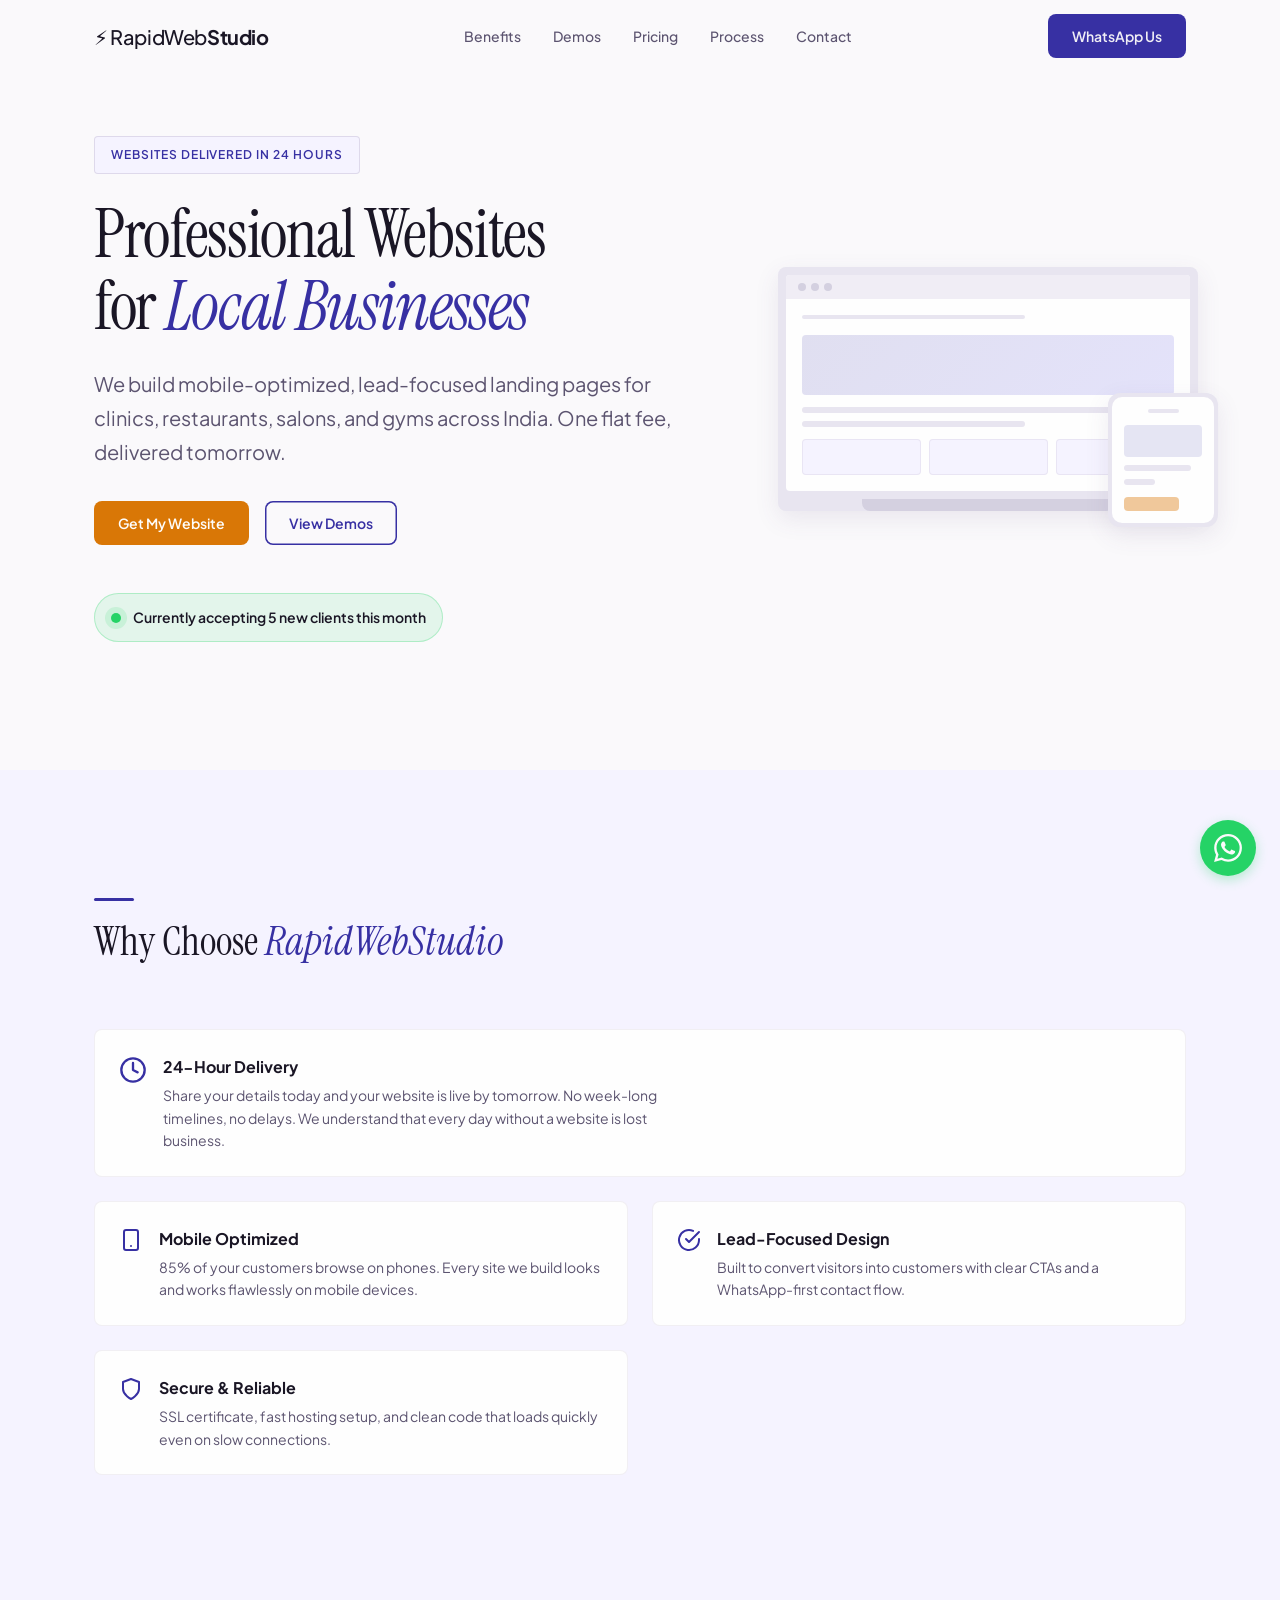
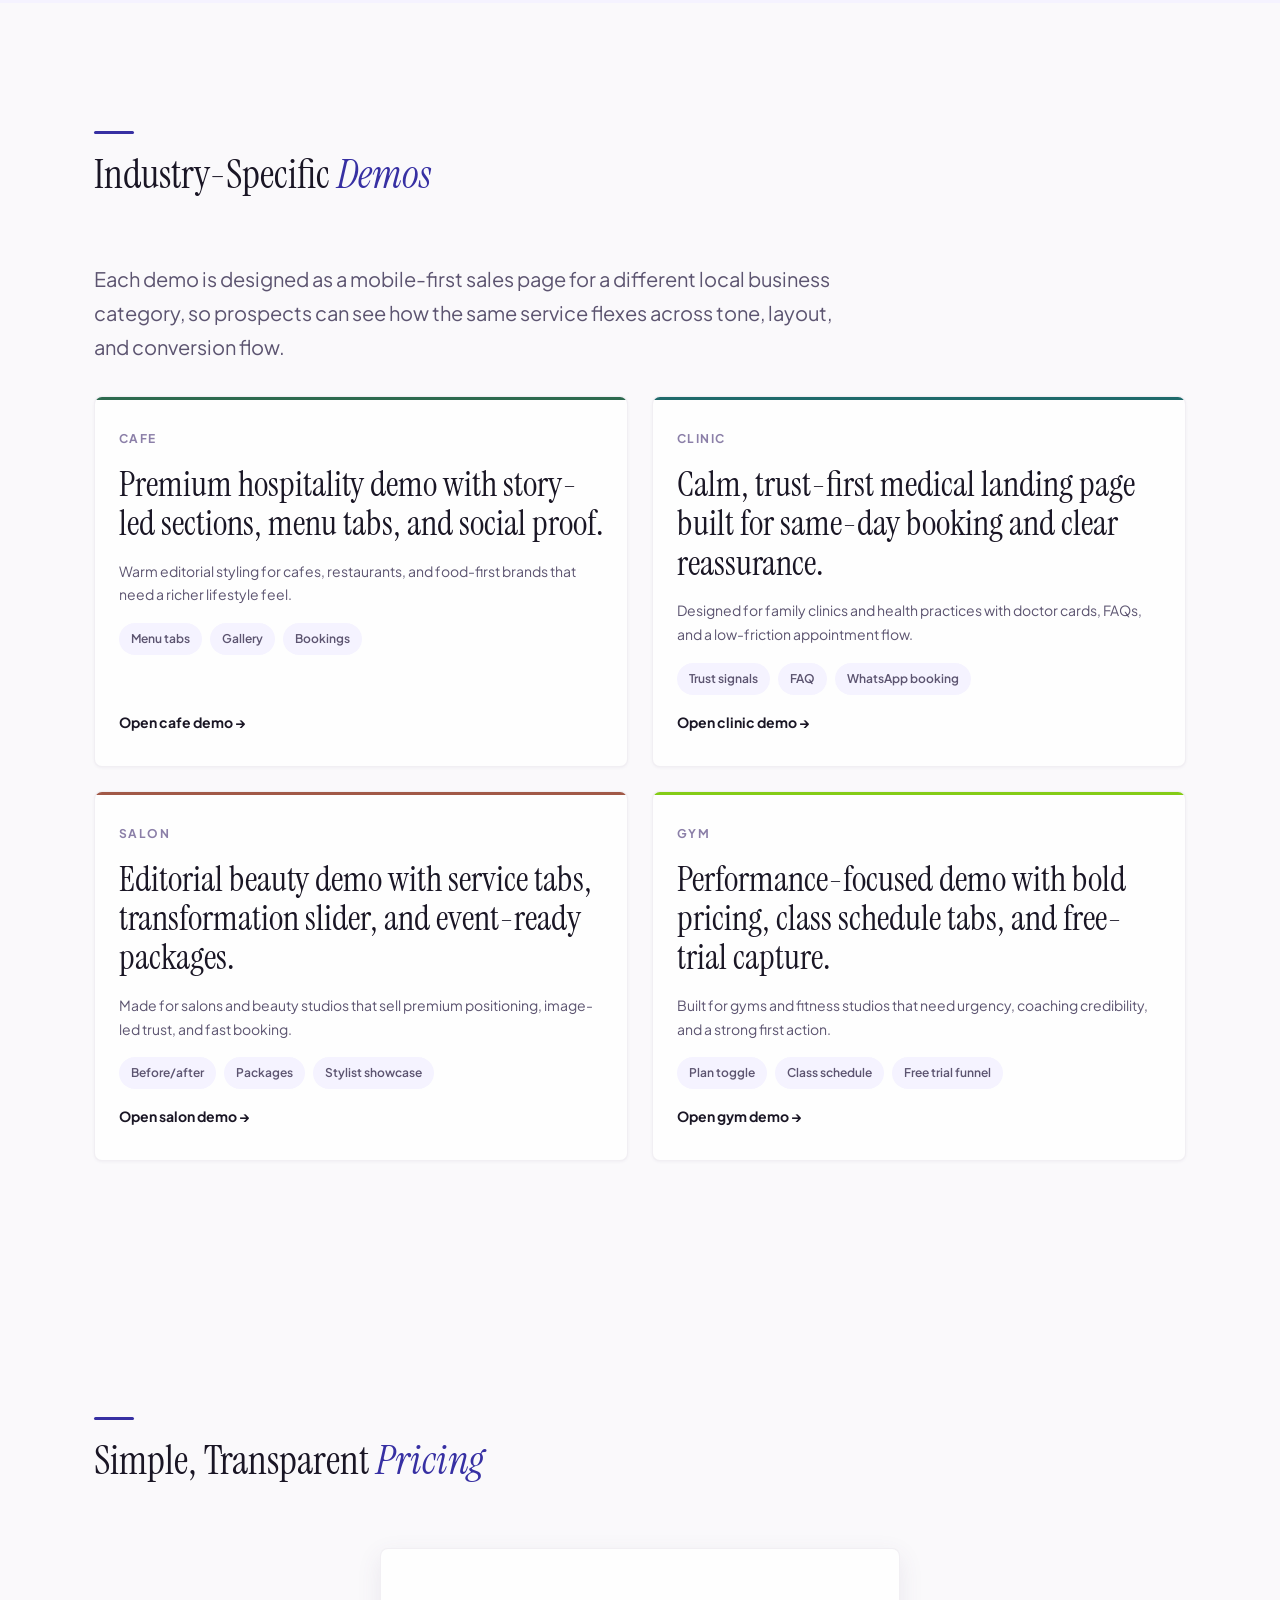
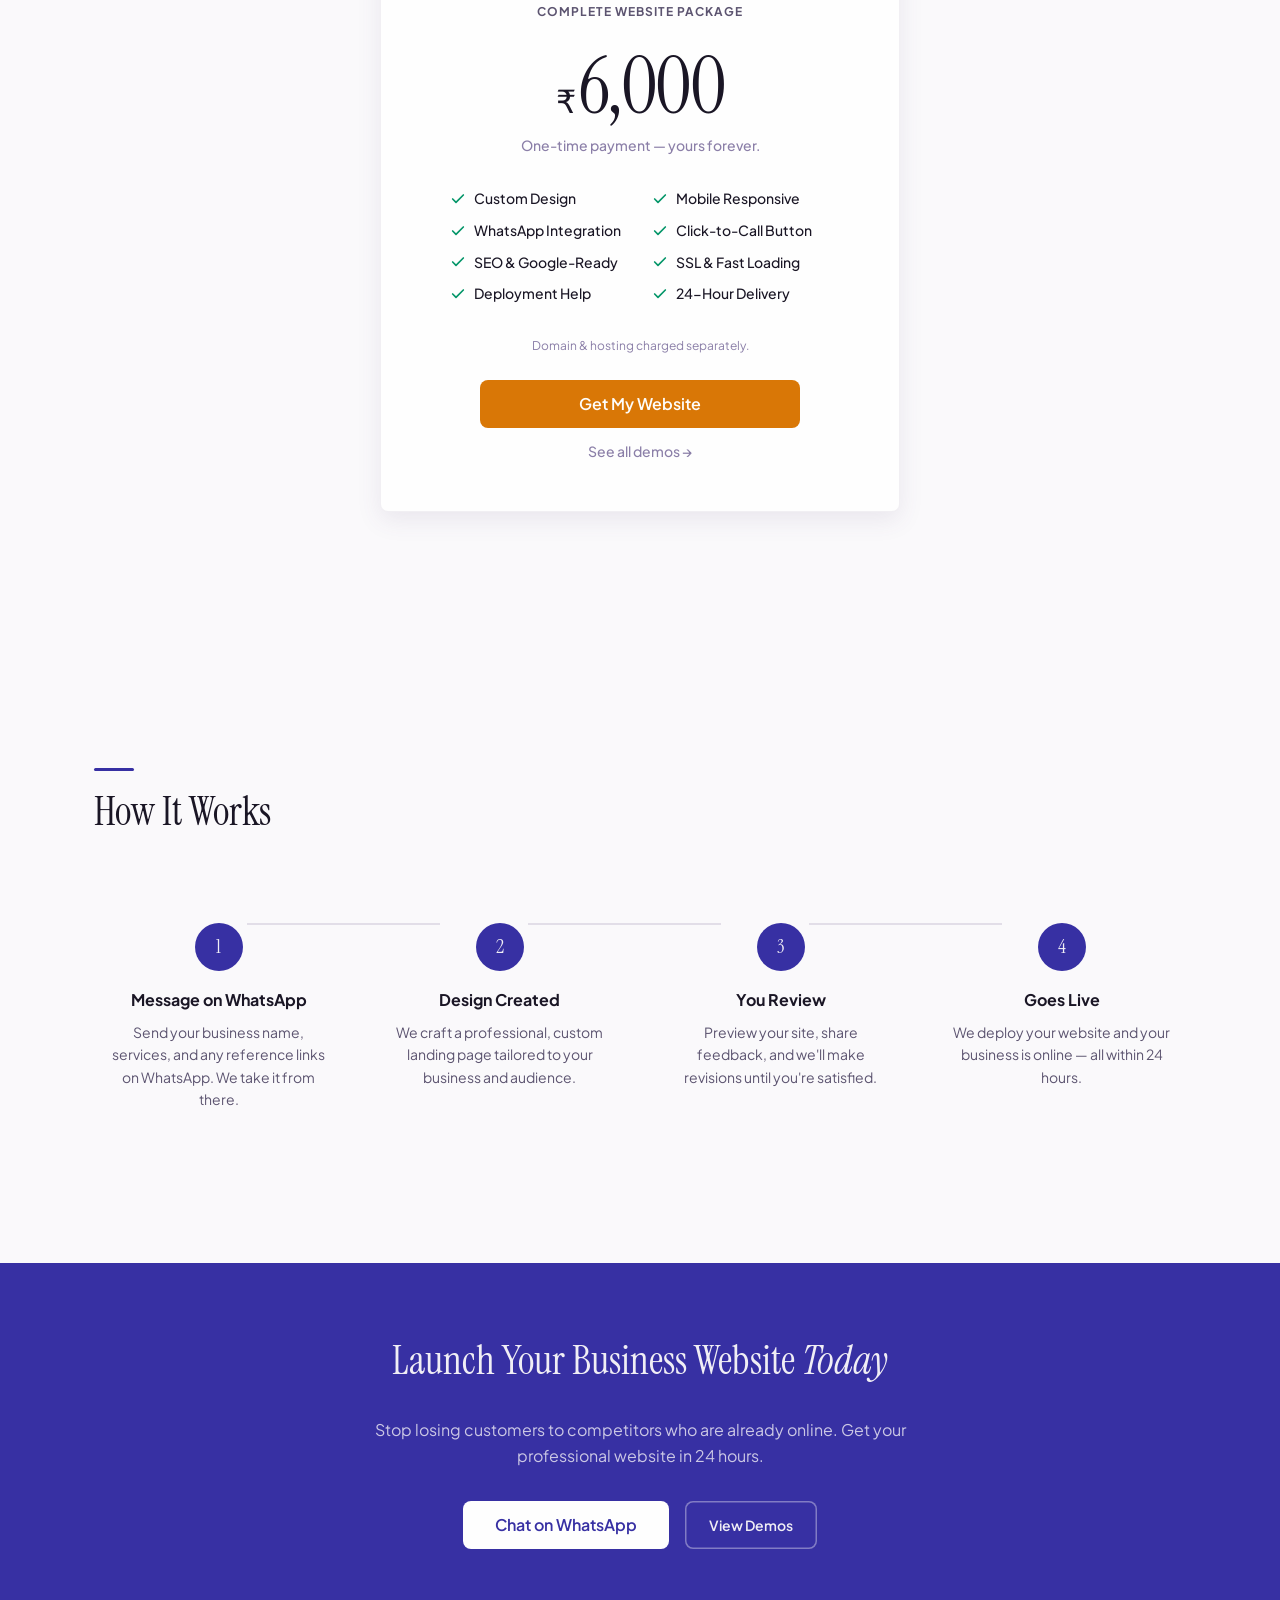
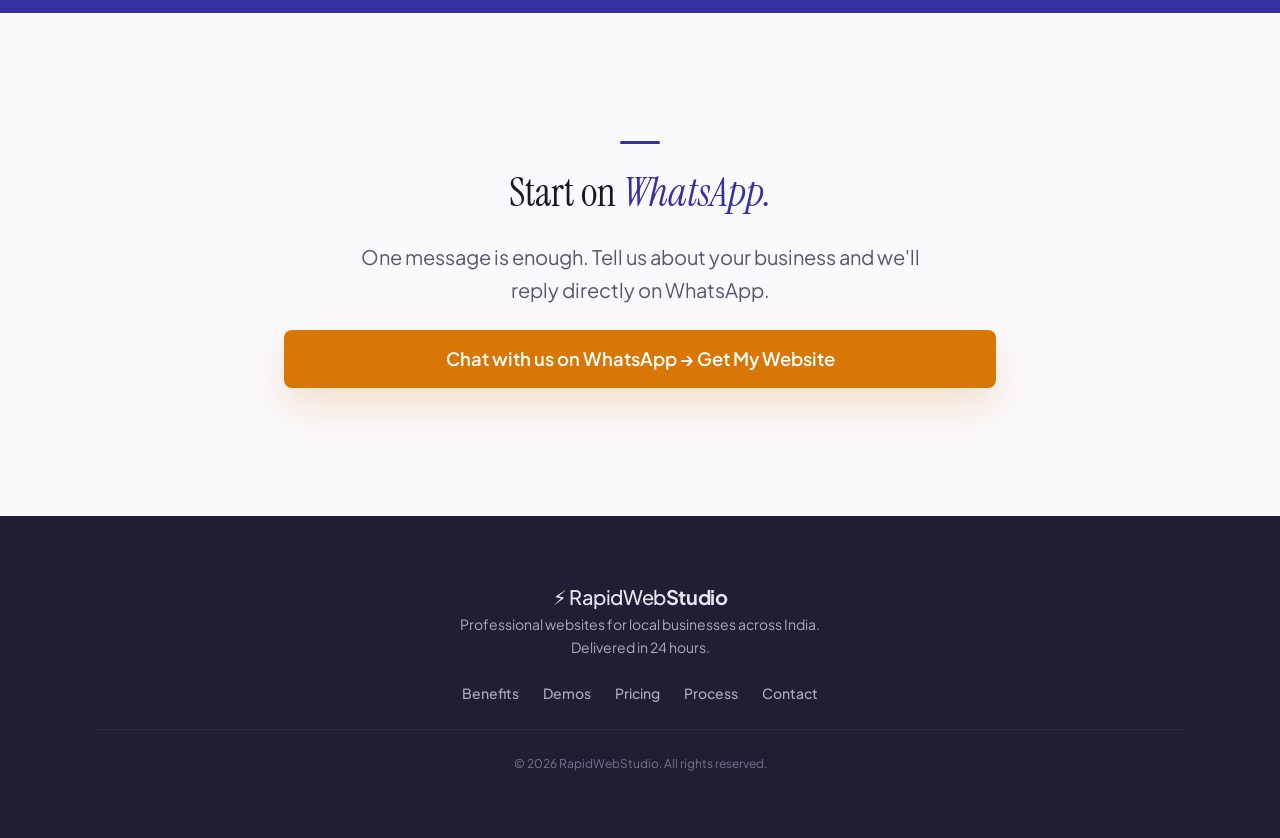
==== commit 3da1ba4b: "update website" ====
--- a/index.html
+++ b/index.html
@@ -308,8 +308,8 @@
         <section class="contact section" id="contact">
             <div class="container contact__inner">
                 <span class="section__accent-line"></span>
-                <h2 class="section__title">Skip the form. Start on <em>WhatsApp.</em></h2>
-                <p class="contact__lead">One message is enough. We'll show you the best demo for your business and reply directly on WhatsApp.</p>
+                <h2 class="section__title">Start on <em>WhatsApp.</em></h2>
+                <p class="contact__lead">One message is enough. Tell us about your business and we'll reply directly on WhatsApp.</p>
                 <a href="https://wa.me/918668582490?text=Hi%2C%20I%20want%20a%20website%20for%20my%20business" class="btn btn--accent btn--lg contact__direct-cta" target="_blank" rel="noopener">Chat with us on WhatsApp &rarr; Get My Website</a>
             </div>
         </section>
